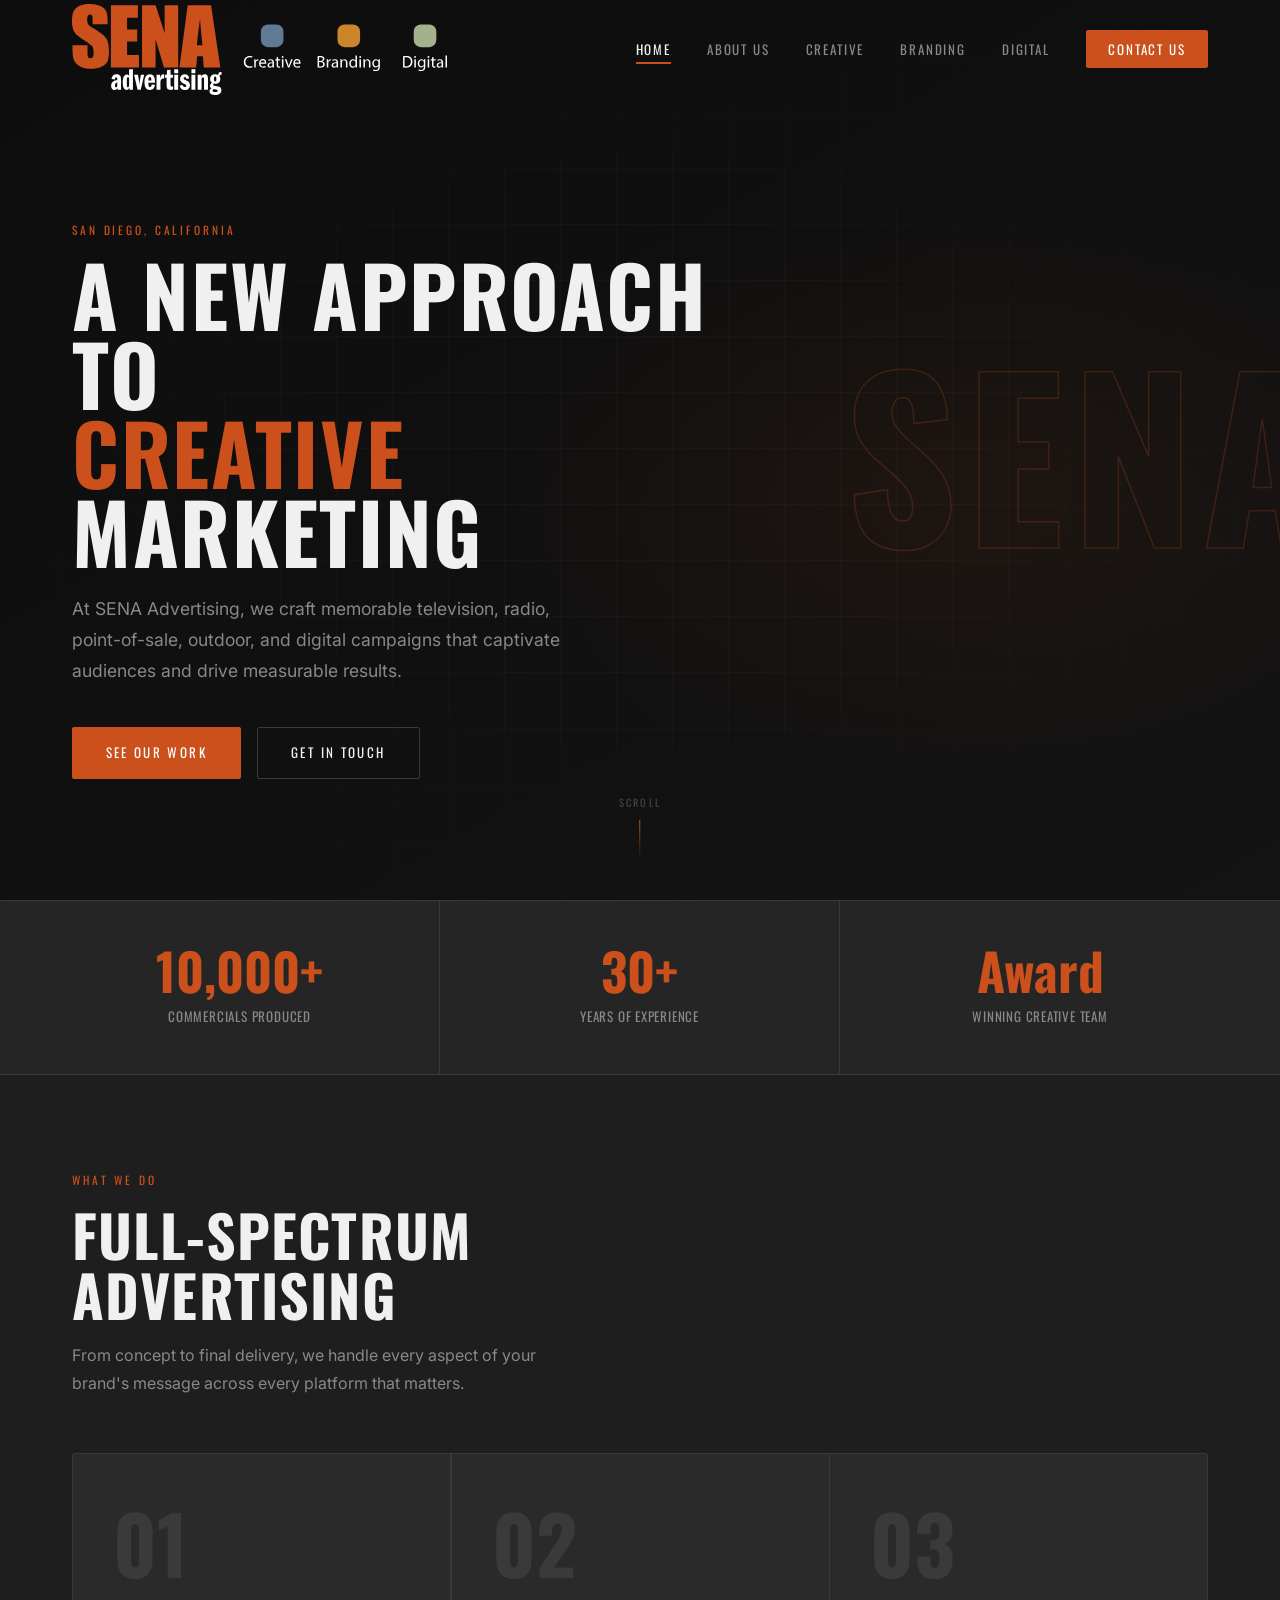
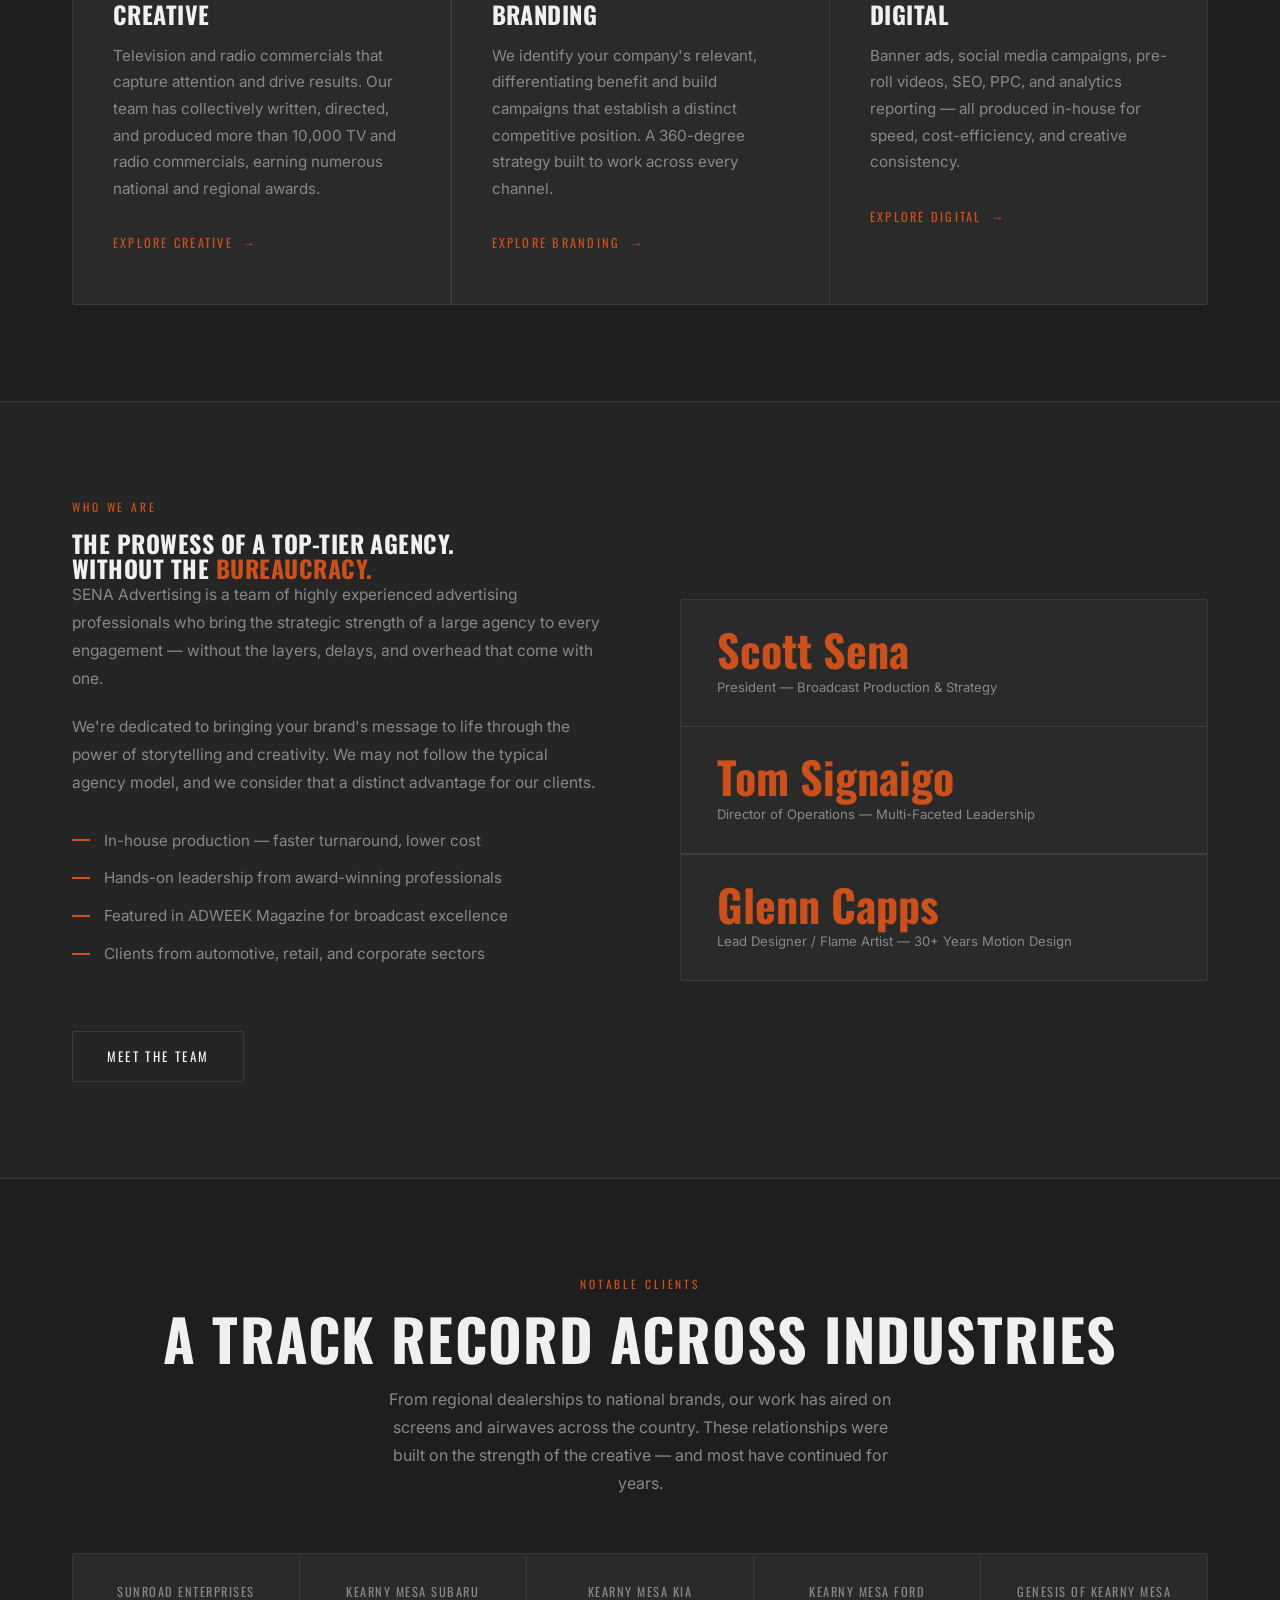
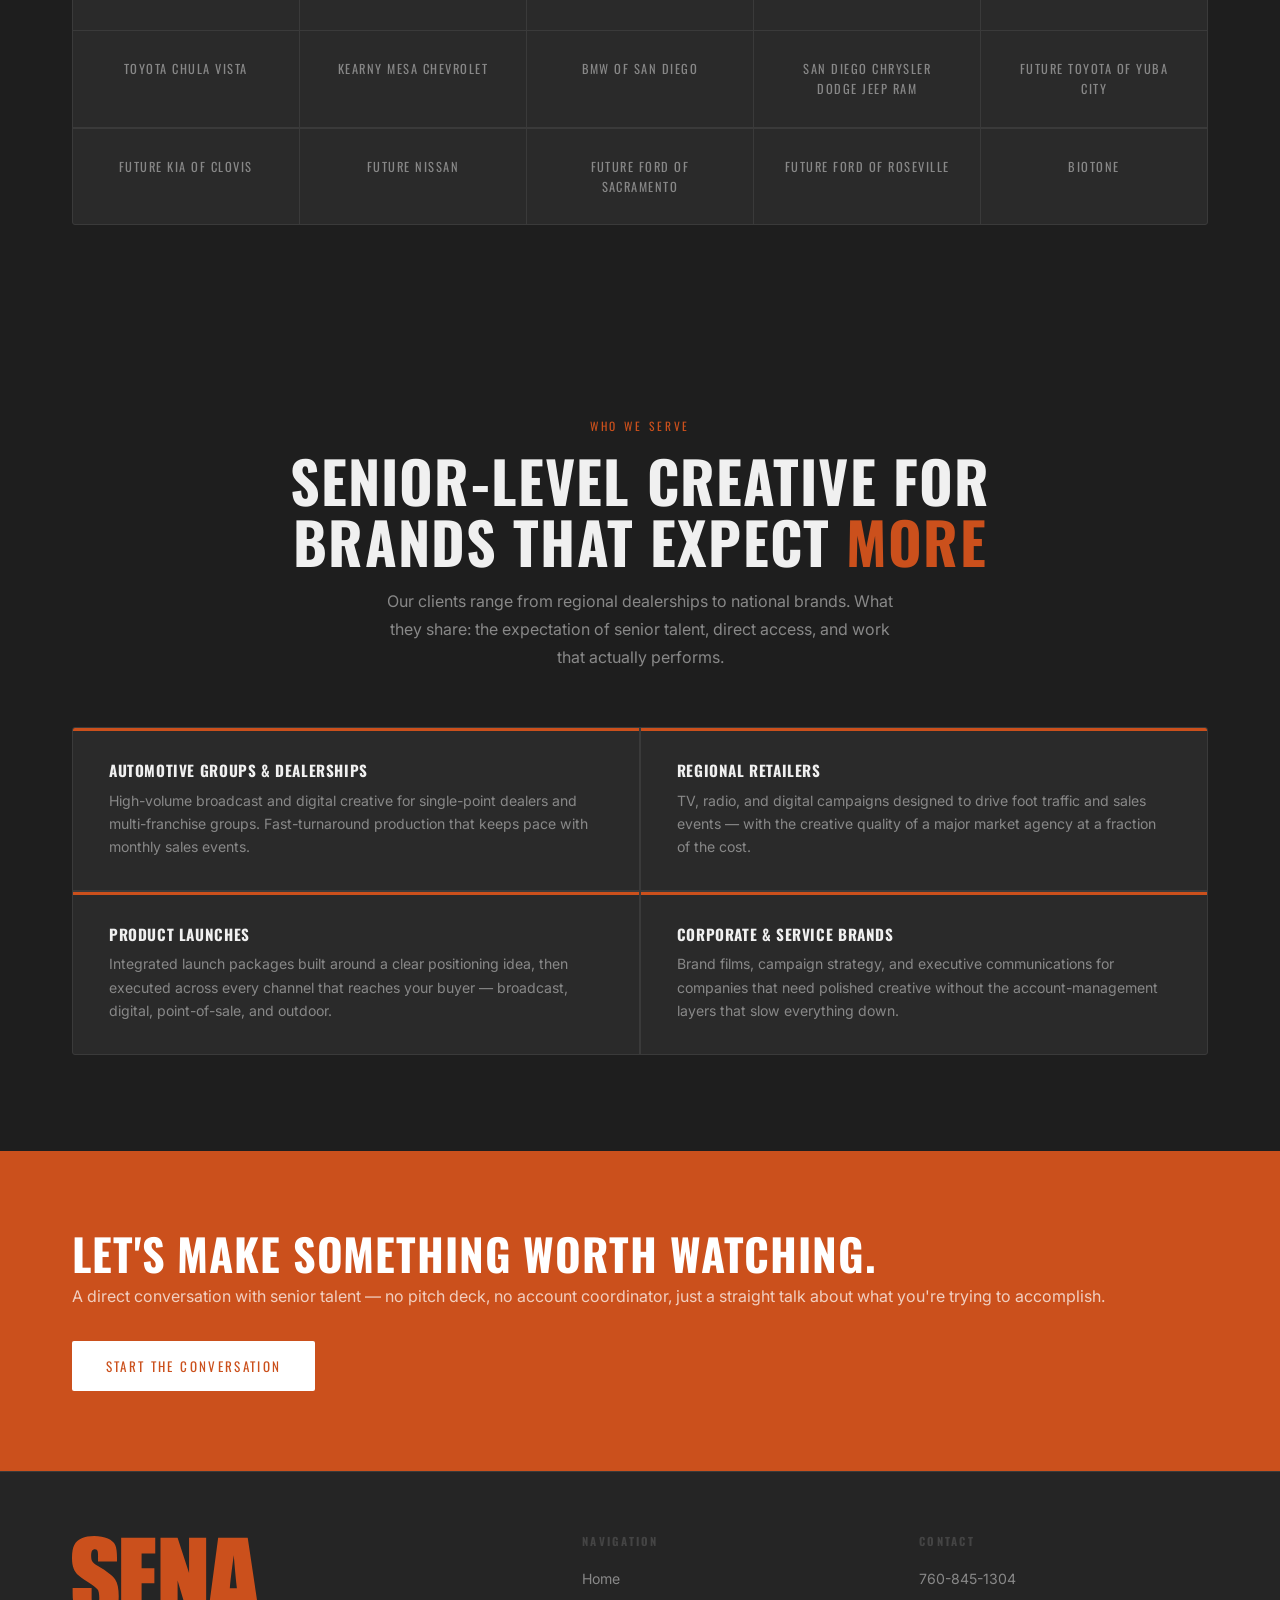
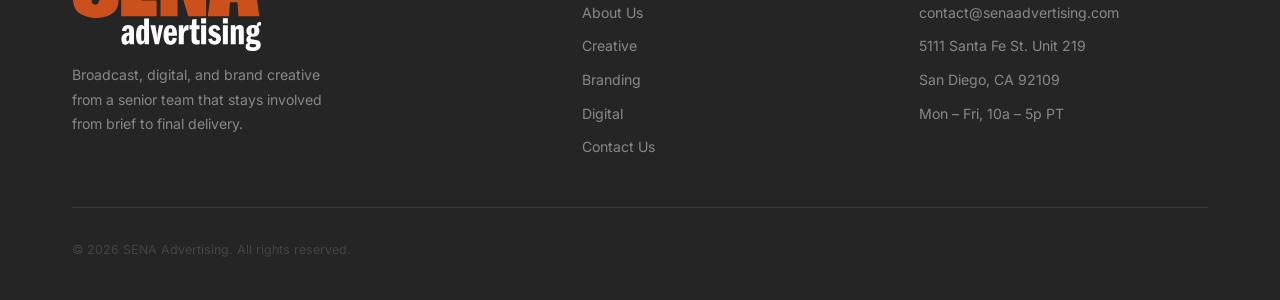
==== index.html @ b6d3abf1 "Expand clients section supporting copy Co-Authored-By: Claude Sonnet 4.6 <noreply@anthropic.com>" ====
<!DOCTYPE html>
<html lang="en">
<head>
  <meta charset="UTF-8">
  <meta name="viewport" content="width=device-width, initial-scale=1.0">
  <title>SENA Advertising — A New Approach To Creative Marketing</title>
  <meta name="description" content="SENA Advertising is a San Diego advertising agency specializing in TV commercial production, radio, branding, and digital marketing. 10,000+ commercials produced by an award-winning team.">
  <link rel="stylesheet" href="css/styles.css">
</head>
<body>

  <!-- Navigation -->
  <nav class="nav" id="nav">
    <div class="nav-inner">
      <a href="index.html" class="nav-logo"><img src="graphics/Sena_logo.svg" alt="SENA Advertising" class="nav-logo-img"></a>
      <ul class="nav-links">
        <li><a href="index.html">Home</a></li>
        <li><a href="about.html">About Us</a></li>
        <li><a href="creative.html">Creative</a></li>
        <li><a href="branding.html">Branding</a></li>
        <li><a href="digital.html">Digital</a></li>
        <li><a href="contact.html" class="nav-cta">Contact Us</a></li>
      </ul>
      <button class="nav-hamburger" id="hamburger" aria-label="Open menu" aria-expanded="false">
        <span></span><span></span><span></span>
      </button>
    </div>
  </nav>

  <!-- Hero -->
  <section class="hero">
    <div class="hero-bg"></div>
    <div class="hero-grid"></div>
    <div class="hero-ghost">SENA</div>
    <div class="hero-content">
      <span class="eyebrow">San Diego, California</span>
      <h1 class="hero-title">
        A New Approach To<br>
        <span class="accent">Creative</span><br>
        Marketing
      </h1>
      <p class="hero-desc">
        At SENA Advertising, we craft memorable television, radio, point-of-sale, outdoor,
        and digital campaigns that captivate audiences and drive measurable results.
      </p>
      <div class="hero-actions">
        <a href="creative.html" class="btn btn-primary">See Our Work</a>
        <a href="contact.html" class="btn btn-outline">Get In Touch</a>
      </div>
    </div>
    <div class="hero-scroll">
      <span>Scroll</span>
      <div class="hero-scroll-line"></div>
    </div>
  </section>

  <!-- Stats -->
  <div class="stats">
    <div class="stats-inner">
      <div class="stat-item fade-in">
        <span class="stat-number">10,000+</span>
        <span class="stat-label">Commercials Produced</span>
      </div>
      <div class="stat-item fade-in fade-in-d1">
        <span class="stat-number">30+</span>
        <span class="stat-label">Years of Experience</span>
      </div>
      <div class="stat-item fade-in fade-in-d2">
        <span class="stat-number">Award</span>
        <span class="stat-label">Winning Creative Team</span>
      </div>
    </div>
  </div>

  <!-- Services -->
  <section class="services">
    <div class="container">
      <div class="section-header fade-in">
        <span class="eyebrow">What We Do</span>
        <h2>Full-Spectrum<br>Advertising</h2>
        <p>From concept to final delivery, we handle every aspect of your brand's message across every platform that matters.</p>
      </div>
      <div class="services-grid">
        <div class="service-card fade-in">
          <div class="service-num">01</div>
          <h3>Creative</h3>
          <p>
            Television and radio commercials that capture attention and drive results.
            Our team has collectively written, directed, and produced more than 10,000
            TV and radio commercials, earning numerous national and regional awards.
          </p>
          <a href="creative.html" class="service-link">Explore Creative</a>
        </div>
        <div class="service-card fade-in fade-in-d1">
          <div class="service-num">02</div>
          <h3>Branding</h3>
          <p>
            We identify your company's relevant, differentiating benefit and build
            campaigns that establish a distinct competitive position. A 360-degree
            strategy built to work across every channel.
          </p>
          <a href="branding.html" class="service-link">Explore Branding</a>
        </div>
        <div class="service-card fade-in fade-in-d2">
          <div class="service-num">03</div>
          <h3>Digital</h3>
          <p>
            Banner ads, social media campaigns, pre-roll videos, SEO, PPC, and
            analytics reporting — all produced in-house for speed, cost-efficiency,
            and creative consistency.
          </p>
          <a href="digital.html" class="service-link">Explore Digital</a>
        </div>
      </div>
    </div>
  </section>

  <!-- About Teaser -->
  <section class="about-section">
    <div class="container">
      <div class="about-grid">
        <div class="about-body fade-in">
          <span class="eyebrow">Who We Are</span>
          <h2>The Prowess of a Top-Tier Agency.<br>Without the <span class="text-accent">Bureaucracy.</span></h2>
          <p>
            SENA Advertising is a team of highly experienced advertising professionals
            who bring the strategic strength of a large agency to every engagement —
            without the layers, delays, and overhead that come with one.
          </p>
          <p>
            We're dedicated to bringing your brand's message to life through the
            power of storytelling and creativity. We may not follow the typical agency
            model, and we consider that a distinct advantage for our clients.
          </p>
          <ul class="about-list">
            <li>In-house production — faster turnaround, lower cost</li>
            <li>Hands-on leadership from award-winning professionals</li>
            <li>Featured in ADWEEK Magazine for broadcast excellence</li>
            <li>Clients from automotive, retail, and corporate sectors</li>
          </ul>
          <a href="about.html" class="btn btn-outline mt-2">Meet the Team</a>
        </div>
        <div class="about-visual fade-in fade-in-d1">
          <div class="about-visual-item">
            <div class="about-visual-num">Scott Sena</div>
            <div class="about-visual-label">President — Broadcast Production &amp; Strategy</div>
          </div>
          <div class="about-visual-item">
            <div class="about-visual-num">Tom Signaigo</div>
            <div class="about-visual-label">Director of Operations — Multi-Faceted Leadership</div>
          </div>
          <div class="about-visual-item">
            <div class="about-visual-num">Glenn Capps</div>
            <div class="about-visual-label">Lead Designer / Flame Artist — 30+ Years Motion Design</div>
          </div>
        </div>
      </div>
    </div>
  </section>

  <!-- Notable Clients -->
  <section>
    <div class="container">
      <div class="section-header center fade-in">
        <span class="eyebrow">Notable Clients</span>
        <h2>A Track Record Across Industries</h2>
        <p>From regional dealerships to national brands, our work has aired on screens and airwaves across the country. These relationships were built on the strength of the creative — and most have continued for years.</p>
      </div>
      <div class="clients-grid fade-in">
        <div class="client-item">Sunroad Enterprises</div>
        <div class="client-item">Kearny Mesa Subaru</div>
        <div class="client-item">Kearny Mesa Kia</div>
        <div class="client-item">Kearny Mesa Ford</div>
        <div class="client-item">Genesis of Kearny Mesa</div>
        <div class="client-item">Toyota Chula Vista</div>
        <div class="client-item">Kearny Mesa Chevrolet</div>
        <div class="client-item">BMW of San Diego</div>
        <div class="client-item">San Diego Chrysler<br>Dodge Jeep Ram</div>
        <div class="client-item">Future Toyota of Yuba City</div>
        <div class="client-item">Future Kia of Clovis</div>
        <div class="client-item">Future Nissan</div>
        <div class="client-item">Future Ford of Sacramento</div>
        <div class="client-item">Future Ford of Roseville</div>
        <div class="client-item">Biotone</div>
      </div>
    </div>
  </section>

  <!-- Who We Help -->
  <section>
    <div class="container">
      <div class="section-header center fade-in">
        <span class="eyebrow">Who We Serve</span>
        <h2>Senior-Level Creative For<br>Brands That Expect <span class="text-accent">More</span></h2>
        <p>Our clients range from regional dealerships to national brands. What they share: the expectation of senior talent, direct access, and work that actually performs.</p>
      </div>
      <div class="service-items-grid fade-in">
        <div class="service-item" style="border-left: none; border-top: 3px solid var(--accent);">
          <h4>Automotive Groups &amp; Dealerships</h4>
          <p>High-volume broadcast and digital creative for single-point dealers and multi-franchise groups. Fast-turnaround production that keeps pace with monthly sales events.</p>
        </div>
        <div class="service-item" style="border-left: none; border-top: 3px solid var(--accent);">
          <h4>Regional Retailers</h4>
          <p>TV, radio, and digital campaigns designed to drive foot traffic and sales events — with the creative quality of a major market agency at a fraction of the cost.</p>
        </div>
        <div class="service-item" style="border-left: none; border-top: 3px solid var(--accent);">
          <h4>Product Launches</h4>
          <p>Integrated launch packages built around a clear positioning idea, then executed across every channel that reaches your buyer — broadcast, digital, point-of-sale, and outdoor.</p>
        </div>
        <div class="service-item" style="border-left: none; border-top: 3px solid var(--accent);">
          <h4>Corporate &amp; Service Brands</h4>
          <p>Brand films, campaign strategy, and executive communications for companies that need polished creative without the account-management layers that slow everything down.</p>
        </div>
      </div>
    </div>
  </section>

  <!-- CTA Band -->
  <div class="cta-band">
    <div class="cta-band-inner">
      <div>
        <h2>Let's Make Something Worth Watching.</h2>
        <p>A direct conversation with senior talent — no pitch deck, no account coordinator, just a straight talk about what you're trying to accomplish.</p>
      </div>
      <a href="contact.html" class="btn btn-white">Start the Conversation</a>
    </div>
  </div>

  <!-- Footer -->
  <footer class="footer">
    <div class="container">
      <div class="footer-top">
        <div class="footer-brand">
          <a href="index.html" class="footer-logo"><img src="graphics/Sena_logo_no_services_v2.svg" alt="SENA Advertising" class="footer-logo-img"></a>
          <p>Broadcast, digital, and brand creative from a senior team that stays involved from brief to final delivery.</p>
        </div>
        <div class="footer-col">
          <h4>Navigation</h4>
          <ul>
            <li><a href="index.html">Home</a></li>
            <li><a href="about.html">About Us</a></li>
            <li><a href="creative.html">Creative</a></li>
            <li><a href="branding.html">Branding</a></li>
            <li><a href="digital.html">Digital</a></li>
            <li><a href="contact.html">Contact Us</a></li>
          </ul>
        </div>
        <div class="footer-col">
          <h4>Contact</h4>
          <ul>
            <li><a href="tel:7608451304">760-845-1304</a></li>
            <li><a href="mailto:contact@senaadvertising.com">contact@senaadvertising.com</a></li>
            <li>5111 Santa Fe St. Unit 219</li>
            <li>San Diego, CA 92109</li>
            <li>Mon – Fri, 10a – 5p PT</li>
          </ul>
        </div>
      </div>
      <div class="footer-bottom">
        <p class="footer-copy">&copy; 2026 SENA Advertising. All rights reserved.</p>
      </div>
    </div>
  </footer>

  <script src="js/main.js"></script>
</body>
</html>
---- css/styles.css ----
@import url('https://fonts.googleapis.com/css2?family=Oswald:wght@400;500;600;700&family=Inter:wght@300;400;500;600&display=swap');

*, *::before, *::after { box-sizing: border-box; margin: 0; padding: 0; }

:root {
  --bg: #1e1e1e;
  --bg-surface: #252525;
  --bg-card: #2a2a2a;
  --bg-card-hover: #313131;
  --accent: #cb501c;
  --accent-hover: #e05c20;
  --text: #f0f0f0;
  --text-muted: #888888;
  --text-dim: #444444;
  --border: #3a3a3a;
  --max-w: 1200px;
  --nav-h: 100px;
}

html { scroll-behavior: smooth; }

body {
  background: var(--bg);
  color: var(--text);
  font-family: 'Inter', sans-serif;
  font-size: 16px;
  line-height: 1.6;
  -webkit-font-smoothing: antialiased;
}

a { color: inherit; text-decoration: none; }
img { max-width: 100%; display: block; }

/* ── Typography ── */
h1, h2, h3, h4 {
  font-family: 'Oswald', sans-serif;
  font-weight: 700;
  line-height: 1.05;
  letter-spacing: 0.02em;
  text-transform: uppercase;
}

.eyebrow {
  font-family: 'Oswald', sans-serif;
  font-size: 0.72rem;
  letter-spacing: 0.25em;
  text-transform: uppercase;
  color: var(--accent);
  display: block;
  margin-bottom: 0.9rem;
}

/* ── Layout ── */
.container {
  max-width: var(--max-w);
  margin: 0 auto;
  padding: 0 2rem;
}

section { padding: 6rem 0; }

/* ── Navigation ── */
.nav {
  position: fixed;
  top: 0; left: 0; right: 0;
  height: var(--nav-h);
  z-index: 1000;
  transition: background 0.35s, border-color 0.35s, box-shadow 0.35s;
  border-bottom: 1px solid transparent;
}

.nav.scrolled {
  background: rgba(28, 28, 28, 0.96);
  backdrop-filter: blur(16px);
  -webkit-backdrop-filter: blur(16px);
  border-color: var(--border);
  box-shadow: 0 1px 32px rgba(0,0,0,0.4);
}

.nav-inner {
  max-width: var(--max-w);
  margin: 0 auto;
  padding: 0 2rem;
  height: 100%;
  display: flex;
  align-items: center;
  justify-content: space-between;
}

.nav-logo {
  display: inline-flex;
  align-items: center;
  line-height: 1;
}

.nav-logo-img {
  height: 91px;
  width: auto;
  display: block;
}

.nav-links {
  display: flex;
  align-items: center;
  gap: 2.25rem;
  list-style: none;
}

.nav-links a {
  font-family: 'Oswald', sans-serif;
  font-size: 0.82rem;
  letter-spacing: 0.14em;
  text-transform: uppercase;
  color: var(--text-muted);
  transition: color 0.2s;
  position: relative;
  padding-bottom: 2px;
}

.nav-links a::after {
  content: '';
  position: absolute;
  bottom: -3px;
  left: 0; right: 0;
  height: 2px;
  background: var(--accent);
  transform: scaleX(0);
  transform-origin: left;
  transition: transform 0.25s ease;
}

.nav-links a:hover,
.nav-links a.active { color: var(--text); }

.nav-links a:hover::after,
.nav-links a.active::after { transform: scaleX(1); }

.nav-cta {
  background: var(--accent) !important;
  color: #fff !important;
  padding: 0.55rem 1.4rem !important;
  border-radius: 2px;
  transition: background 0.2s !important;
}
.nav-cta::after { display: none !important; }
.nav-cta:hover { background: var(--accent-hover) !important; }

.nav-hamburger {
  display: none;
  flex-direction: column;
  gap: 5px;
  cursor: pointer;
  padding: 6px;
  background: none;
  border: none;
}
.nav-hamburger span {
  display: block;
  width: 22px;
  height: 2px;
  background: var(--text);
  border-radius: 1px;
  transition: transform 0.3s ease, opacity 0.3s ease;
}
.nav-hamburger.open span:nth-child(1) { transform: translateY(7px) rotate(45deg); }
.nav-hamburger.open span:nth-child(2) { opacity: 0; }
.nav-hamburger.open span:nth-child(3) { transform: translateY(-7px) rotate(-45deg); }

/* ── Home Hero ── */
.hero {
  min-height: 100vh;
  display: flex;
  align-items: center;
  position: relative;
  overflow: hidden;
}

.hero-bg {
  position: absolute;
  inset: 0;
  background:
    radial-gradient(ellipse 70% 60% at 75% 55%, rgba(203,80,28,0.07) 0%, transparent 55%),
    linear-gradient(150deg, #0d0d0d 0%, #131313 100%);
}

.hero-grid {
  position: absolute;
  inset: 0;
  background-image:
    linear-gradient(rgba(255,255,255,0.025) 1px, transparent 1px),
    linear-gradient(90deg, rgba(255,255,255,0.025) 1px, transparent 1px);
  background-size: 56px 56px;
  mask-image: radial-gradient(ellipse 80% 80% at 50% 50%, black 30%, transparent 75%);
  -webkit-mask-image: radial-gradient(ellipse 80% 80% at 50% 50%, black 30%, transparent 75%);
}

.hero-ghost {
  position: absolute;
  right: -4%;
  top: 50%;
  transform: translateY(-50%);
  font-family: 'Oswald', sans-serif;
  font-size: clamp(7rem, 17vw, 21rem);
  font-weight: 700;
  letter-spacing: 0.04em;
  text-transform: uppercase;
  color: transparent;
  -webkit-text-stroke: 1.5px rgba(203, 80, 28, 0.22);
  line-height: 1;
  user-select: none;
  pointer-events: none;
}

.hero-content {
  position: relative;
  z-index: 1;
  width: 100%;
  max-width: var(--max-w);
  margin: 0 auto;
  padding: 0 2rem;
  padding-top: var(--nav-h);
}

.hero-title {
  font-size: clamp(2.8rem, 6.5vw, 6.5rem);
  line-height: 0.95;
  margin-bottom: 1.5rem;
  max-width: 15ch;
}
.hero-title .accent { color: var(--accent); }

.hero-desc {
  font-size: 1.1rem;
  color: var(--text-muted);
  max-width: 46ch;
  margin-bottom: 2.5rem;
  line-height: 1.75;
}

.hero-actions {
  display: flex;
  gap: 1rem;
  flex-wrap: wrap;
}

.hero-scroll {
  position: absolute;
  bottom: 2.5rem;
  left: 50%;
  transform: translateX(-50%);
  display: flex;
  flex-direction: column;
  align-items: center;
  gap: 0.5rem;
  z-index: 1;
}
.hero-scroll span {
  font-family: 'Oswald', sans-serif;
  font-size: 0.65rem;
  letter-spacing: 0.2em;
  text-transform: uppercase;
  color: var(--text-dim);
}
.hero-scroll-line {
  width: 1px;
  height: 40px;
  background: linear-gradient(to bottom, var(--accent), transparent);
  animation: scrollPulse 2s ease-in-out infinite;
}
@keyframes scrollPulse {
  0%, 100% { opacity: 0.4; transform: scaleY(0.8); }
  50% { opacity: 1; transform: scaleY(1); }
}

/* ── Stats Bar ── */
.stats {
  background: var(--bg-surface);
  border-top: 1px solid var(--border);
  border-bottom: 1px solid var(--border);
  padding: 0;
}

.stats-inner {
  max-width: var(--max-w);
  margin: 0 auto;
  display: grid;
  grid-template-columns: repeat(3, 1fr);
}

.stat-item {
  padding: 2.75rem 2rem;
  text-align: center;
  border-right: 1px solid var(--border);
  position: relative;
}
.stat-item:last-child { border-right: none; }

.stat-number {
  font-family: 'Oswald', sans-serif;
  font-size: clamp(2.2rem, 4vw, 3.2rem);
  font-weight: 700;
  color: var(--accent);
  line-height: 1;
  margin-bottom: 0.5rem;
  display: block;
}
.stat-label {
  font-size: 0.82rem;
  color: var(--text-muted);
  letter-spacing: 0.06em;
  text-transform: uppercase;
  font-family: 'Oswald', sans-serif;
}

/* ── Buttons ── */
.btn {
  font-family: 'Oswald', sans-serif;
  font-size: 0.82rem;
  letter-spacing: 0.18em;
  text-transform: uppercase;
  padding: 0.9rem 2.1rem;
  border: none;
  cursor: pointer;
  display: inline-flex;
  align-items: center;
  gap: 0.5rem;
  transition: all 0.22s ease;
  border-radius: 2px;
  text-decoration: none;
  white-space: nowrap;
}

.btn-primary {
  background: var(--accent);
  color: #fff;
}
.btn-primary:hover {
  background: var(--accent-hover);
  transform: translateY(-2px);
  box-shadow: 0 8px 24px rgba(203,80,28,0.3);
}

.btn-outline {
  background: transparent;
  color: var(--text);
  border: 1px solid var(--border);
}
.btn-outline:hover {
  border-color: var(--text-muted);
  background: rgba(255,255,255,0.04);
}

.btn-white {
  background: #fff;
  color: var(--accent);
}
.btn-white:hover { background: #f0f0f0; transform: translateY(-2px); }

/* ── Section Headers ── */
.section-header { margin-bottom: 3.5rem; }

.section-header h2 {
  font-size: clamp(2rem, 4.5vw, 3.75rem);
  margin-bottom: 1rem;
}

.section-header p {
  color: var(--text-muted);
  max-width: 52ch;
  font-size: 1rem;
  line-height: 1.75;
}

.section-header.center { text-align: center; }
.section-header.center p { margin: 0 auto; }

/* ── Service Cards ── */
.services-grid {
  display: grid;
  grid-template-columns: repeat(3, 1fr);
  gap: 1.5px;
  background: var(--border);
  border: 1px solid var(--border);
  border-radius: 3px;
  overflow: hidden;
}

.service-card {
  background: var(--bg-card);
  padding: 3rem 2.5rem;
  position: relative;
  overflow: hidden;
  transition: background 0.3s;
}

.service-card::before {
  content: '';
  position: absolute;
  top: 0; left: 0; right: 0;
  height: 2px;
  background: var(--accent);
  transform: scaleX(0);
  transform-origin: left;
  transition: transform 0.35s ease;
}

.service-card:hover { background: var(--bg-card-hover); }
.service-card:hover::before { transform: scaleX(1); }

.service-num {
  font-family: 'Oswald', sans-serif;
  font-size: 5rem;
  font-weight: 700;
  color: var(--border);
  line-height: 1;
  margin-bottom: 1.25rem;
  transition: color 0.3s;
}
.service-card:hover .service-num { color: #222; }

.service-card h3 {
  font-size: 1.5rem;
  margin-bottom: 1rem;
}

.service-card p {
  color: var(--text-muted);
  font-size: 0.95rem;
  line-height: 1.75;
  margin-bottom: 1.75rem;
}

.service-link {
  font-family: 'Oswald', sans-serif;
  font-size: 0.78rem;
  letter-spacing: 0.18em;
  text-transform: uppercase;
  color: var(--accent);
  display: inline-flex;
  align-items: center;
  gap: 0.6rem;
  transition: gap 0.2s;
}
.service-link:hover { gap: 0.9rem; }
.service-link::after { content: '→'; }

/* ── About Section ── */
.about-section {
  background: var(--bg-surface);
  border-top: 1px solid var(--border);
  border-bottom: 1px solid var(--border);
}

.about-grid {
  display: grid;
  grid-template-columns: 1fr 1fr;
  gap: 5rem;
  align-items: center;
}

.about-body p {
  color: var(--text-muted);
  line-height: 1.8;
  margin-bottom: 1.25rem;
  font-size: 0.97rem;
}

.about-list {
  list-style: none;
  margin: 2rem 0;
  display: flex;
  flex-direction: column;
  gap: 0.85rem;
}
.about-list li {
  display: flex;
  align-items: flex-start;
  gap: 0.85rem;
  font-size: 0.95rem;
  color: var(--text-muted);
}
.about-list li::before {
  content: '';
  width: 18px;
  height: 2px;
  background: var(--accent);
  margin-top: 0.65rem;
  flex-shrink: 0;
}

.about-visual {
  display: flex;
  flex-direction: column;
  gap: 1.5px;
  background: var(--border);
  border: 1px solid var(--border);
  border-radius: 3px;
  overflow: hidden;
}
.about-visual-item {
  background: var(--bg-card);
  padding: 1.75rem 2.25rem;
}
.about-visual-num {
  font-family: 'Oswald', sans-serif;
  font-size: 2.75rem;
  font-weight: 700;
  color: var(--accent);
  line-height: 1;
  margin-bottom: 0.3rem;
}
.about-visual-label {
  font-size: 0.82rem;
  color: var(--text-muted);
}

/* ── Clients Grid ── */
.clients-grid {
  display: grid;
  grid-template-columns: repeat(auto-fill, minmax(200px, 1fr));
  gap: 1.5px;
  background: var(--border);
  border: 1px solid var(--border);
  border-radius: 3px;
  overflow: hidden;
}

.client-item {
  background: var(--bg-card);
  padding: 1.75rem 1.5rem;
  text-align: center;
  font-family: 'Oswald', sans-serif;
  font-size: 0.78rem;
  letter-spacing: 0.12em;
  text-transform: uppercase;
  color: var(--text-muted);
  transition: background 0.2s, color 0.2s;
}
.client-item:hover { background: var(--bg-card-hover); color: var(--text); }

/* ── CTA Band ── */
.cta-band {
  background: var(--accent);
  padding: 5rem 0;
}
.cta-band-inner {
  max-width: var(--max-w);
  margin: 0 auto;
  padding: 0 2rem;
  display: flex;
  align-items: center;
  justify-content: space-between;
  gap: 2rem;
  flex-wrap: wrap;
}
.cta-band h2 {
  font-size: clamp(1.75rem, 3.5vw, 2.75rem);
  color: #fff;
  margin-bottom: 0.4rem;
}
.cta-band p { color: rgba(255,255,255,0.72); font-size: 1rem; }

/* ── Page Hero (inner pages) ── */
.page-hero {
  padding-top: calc(var(--nav-h) + 5rem);
  padding-bottom: 5rem;
  background: var(--bg-surface);
  border-bottom: 1px solid var(--border);
  position: relative;
  overflow: hidden;
}
.page-hero::before {
  content: '';
  position: absolute;
  inset: 0;
  background: radial-gradient(ellipse 50% 100% at 100% 60%, rgba(203,80,28,0.06) 0%, transparent 55%);
}
.page-hero .container { position: relative; }
.page-hero-label {
  font-family: 'Oswald', sans-serif;
  font-size: 0.72rem;
  letter-spacing: 0.25em;
  color: var(--accent);
  text-transform: uppercase;
  margin-bottom: 0.9rem;
  display: block;
}
.page-hero h1 { font-size: clamp(3rem, 7.5vw, 6.5rem); }
.page-hero .subtitle {
  color: var(--text-muted);
  font-size: 1.05rem;
  max-width: 52ch;
  margin-top: 1.25rem;
  line-height: 1.75;
}

/* ── Team Cards ── */
.team-grid {
  display: grid;
  grid-template-columns: repeat(3, 1fr);
  gap: 1.5px;
  background: var(--border);
  border: 1px solid var(--border);
  border-radius: 3px;
  overflow: hidden;
}

.team-card {
  background: var(--bg-card);
  padding: 2.75rem 2.5rem;
  position: relative;
  transition: background 0.25s;
}
.team-card:hover { background: var(--bg-card-hover); }

.team-photo {
  width: 110px;
  height: 110px;
  border-radius: 50%;
  object-fit: cover;
  display: block;
  margin-bottom: 1.75rem;
  border: 3px solid var(--border);
}

.team-card h3 { font-size: 1.35rem; margin-bottom: 0.25rem; }

.team-title {
  font-family: 'Oswald', sans-serif;
  font-size: 0.72rem;
  letter-spacing: 0.18em;
  text-transform: uppercase;
  color: var(--accent);
  margin-bottom: 1.25rem;
}

.team-card p {
  color: var(--text-muted);
  font-size: 0.93rem;
  line-height: 1.75;
}

/* ── Content Sections ── */
.content-block {
  display: grid;
  grid-template-columns: 1fr 1fr;
  gap: 4rem;
  align-items: start;
}

.content-block.reverse { direction: rtl; }
.content-block.reverse > * { direction: ltr; }

.content-block p {
  color: var(--text-muted);
  line-height: 1.8;
  margin-bottom: 1rem;
  font-size: 0.97rem;
}

/* ── Service Items (Digital / Branding lists) ── */
.service-items-grid {
  display: grid;
  grid-template-columns: repeat(2, 1fr);
  gap: 1.5px;
  background: var(--border);
  border: 1px solid var(--border);
  border-radius: 3px;
  overflow: hidden;
}

.service-item {
  background: var(--bg-card);
  padding: 2rem 2.25rem;
  border-left: 3px solid var(--accent);
  transition: background 0.2s, border-color 0.2s;
  display: flex;
  flex-direction: column;
  gap: 0.6rem;
  color: inherit;
  text-decoration: none;
  cursor: pointer;
}
.service-item:hover { background: var(--bg-card-hover); border-left-color: var(--accent-hover); }

.service-item h4 {
  font-size: 0.95rem;
  letter-spacing: 0.04em;
}
.service-item p {
  font-size: 0.88rem;
  color: var(--text-muted);
  line-height: 1.65;
  flex: 1;
}
.service-item-cta {
  font-family: 'Oswald', sans-serif;
  font-size: 0.7rem;
  letter-spacing: 0.18em;
  text-transform: uppercase;
  color: var(--accent);
  margin-top: 0.5rem;
  transition: color 0.2s;
}
.service-item:hover .service-item-cta { color: var(--accent-hover); }

/* ── Channel Tags ── */
.channel-tags {
  display: flex;
  flex-wrap: wrap;
  gap: 0.75rem;
  margin-top: 2.5rem;
}
.channel-tag {
  font-family: 'Oswald', sans-serif;
  font-size: 0.72rem;
  letter-spacing: 0.14em;
  text-transform: uppercase;
  padding: 0.55rem 1.1rem;
  border: 1px solid var(--border);
  border-radius: 2px;
  color: var(--text-muted);
  transition: all 0.2s;
  cursor: default;
}
.channel-tag:hover { border-color: var(--accent); color: var(--accent); }

/* ── Contact Page ── */
.contact-grid {
  display: grid;
  grid-template-columns: 1fr 1.7fr;
  gap: 5rem;
  align-items: start;
}

.contact-detail { margin-bottom: 2rem; }
.contact-detail-label {
  font-family: 'Oswald', sans-serif;
  font-size: 0.68rem;
  letter-spacing: 0.2em;
  text-transform: uppercase;
  color: var(--accent);
  margin-bottom: 0.4rem;
}
.contact-detail-value {
  font-size: 1rem;
  color: var(--text);
  line-height: 1.55;
}
.contact-detail-value a { transition: color 0.2s; }
.contact-detail-value a:hover { color: var(--accent); }

/* ── Form ── */
.form { display: flex; flex-direction: column; gap: 1.25rem; }

.form-row {
  display: grid;
  grid-template-columns: 1fr 1fr;
  gap: 1.25rem;
}

.form-group { display: flex; flex-direction: column; gap: 0.45rem; }

.form-group label {
  font-family: 'Oswald', sans-serif;
  font-size: 0.72rem;
  letter-spacing: 0.16em;
  text-transform: uppercase;
  color: var(--text-muted);
}

.form-group input,
.form-group textarea {
  background: var(--bg-card);
  border: 1px solid var(--border);
  color: var(--text);
  padding: 0.85rem 1rem;
  font-family: 'Inter', sans-serif;
  font-size: 0.95rem;
  border-radius: 2px;
  outline: none;
  transition: border-color 0.2s, box-shadow 0.2s;
  width: 100%;
}

.form-group input:focus,
.form-group textarea:focus {
  border-color: var(--accent);
  box-shadow: 0 0 0 3px rgba(203,80,28,0.1);
}

.form-group textarea { min-height: 160px; resize: vertical; }

/* ── Footer ── */
.footer {
  background: var(--bg-surface);
  border-top: 1px solid var(--border);
  padding: 4rem 0 2.5rem;
}

.footer-top {
  display: grid;
  grid-template-columns: 1.6fr 1fr 1fr;
  gap: 3rem;
  padding-bottom: 3rem;
  margin-bottom: 2rem;
  border-bottom: 1px solid var(--border);
}

.footer-logo {
  display: inline-flex;
  align-items: center;
  margin-bottom: 0.75rem;
}

.footer-logo-img {
  height: 115px;
  width: auto;
  display: block;
}

.footer-brand p {
  color: var(--text-muted);
  font-size: 0.88rem;
  line-height: 1.75;
  max-width: 30ch;
}

.footer-col h4 {
  font-family: 'Oswald', sans-serif;
  font-size: 0.7rem;
  letter-spacing: 0.2em;
  color: var(--text-dim);
  text-transform: uppercase;
  margin-bottom: 1.25rem;
}
.footer-col ul { list-style: none; display: flex; flex-direction: column; gap: 0.7rem; }
.footer-col ul li,
.footer-col ul a {
  font-size: 0.88rem;
  color: var(--text-muted);
  transition: color 0.2s;
}
.footer-col ul a:hover { color: var(--text); }

.footer-bottom {
  display: flex;
  align-items: center;
  justify-content: space-between;
  gap: 1rem;
  flex-wrap: wrap;
}
.footer-copy { font-size: 0.78rem; color: var(--text-dim); }

/* ── Animations ── */
.fade-in {
  opacity: 0;
  transform: translateY(20px);
  transition: opacity 0.65s ease, transform 0.65s ease;
}
.fade-in.visible { opacity: 1; transform: none; }
.fade-in-d1 { transition-delay: 0.1s; }
.fade-in-d2 { transition-delay: 0.2s; }
.fade-in-d3 { transition-delay: 0.3s; }

/* ── Video Grid ── */
.video-grid {
  display: grid;
  grid-template-columns: repeat(3, 1fr);
  gap: 1.25rem;
}

.video-item {
  background: var(--bg-card);
  border: 1px solid var(--border);
  border-radius: 3px;
  overflow: hidden;
  transition: border-color 0.25s;
  display: block;
  text-decoration: none;
  color: inherit;
}
.video-item:hover { border-color: var(--accent); }

.video-thumb {
  aspect-ratio: 16 / 9;
  background: #0a0a0a;
  display: flex;
  align-items: center;
  justify-content: center;
  position: relative;
  overflow: hidden;
}

.video-thumb-img {
  position: absolute;
  inset: 0;
  width: 100%;
  height: 100%;
  object-fit: cover;
  display: block;
  filter: brightness(0.75);
  transition: filter 0.35s ease;
}
.video-item:hover .video-thumb-img { filter: brightness(1); }

.video-thumb::before {
  content: '';
  position: absolute;
  inset: 0;
  background: radial-gradient(ellipse at center, rgba(203,80,28,0.08) 0%, transparent 70%);
  transition: opacity 0.3s;
}
.video-item:hover .video-thumb::before { opacity: 2; }

.video-play-btn {
  width: 46px;
  height: 46px;
  background: var(--accent);
  border-radius: 50%;
  display: flex;
  align-items: center;
  justify-content: center;
  transition: transform 0.25s ease, background 0.25s ease, box-shadow 0.25s ease;
  position: relative;
  z-index: 2;
}
.video-item:hover .video-play-btn {
  transform: scale(1.12);
  background: var(--accent-hover);
  box-shadow: 0 0 24px rgba(203,80,28,0.45);
}

.video-play-btn svg {
  width: 18px;
  height: 18px;
  margin-left: 3px;
}

.video-caption {
  padding: 0.65rem 0.9rem;
  display: flex;
  align-items: center;
  justify-content: space-between;
  gap: 0.4rem;
  font-family: 'Oswald', sans-serif;
  font-size: 0.7rem;
  letter-spacing: 0.1em;
  text-transform: uppercase;
  color: var(--text-muted);
  border-top: 1px solid var(--border);
  transition: color 0.2s;
}
.video-item:hover .video-caption { color: var(--text); }

.video-caption-ext {
  font-size: 0.6rem;
  letter-spacing: 0.06em;
  color: var(--text-dim);
  white-space: nowrap;
  flex-shrink: 0;
}

@media (max-width: 1024px) {
  .video-grid { grid-template-columns: repeat(2, 1fr); }
}
@media (max-width: 768px) {
  .video-grid { grid-template-columns: 1fr; }
}

/* ── Project Gallery ── */
.project-block {
  margin-bottom: 4rem;
}
.project-block:last-child { margin-bottom: 0; }

.project-block-header {
  display: flex;
  align-items: baseline;
  gap: 1.5rem;
  margin-bottom: 1rem;
  padding-bottom: 0.75rem;
  border-bottom: 1px solid var(--border);
}

.project-client {
  font-family: 'Oswald', sans-serif;
  font-size: 1rem;
  font-weight: 600;
  letter-spacing: 0.1em;
  text-transform: uppercase;
  color: var(--text);
}

.project-type {
  font-family: 'Oswald', sans-serif;
  font-size: 0.72rem;
  letter-spacing: 0.2em;
  text-transform: uppercase;
  color: var(--accent);
}

.project-imgs {
  display: grid;
  gap: 1.5px;
  background: var(--border);
  border: 1px solid var(--border);
  overflow: hidden;
}

.project-imgs img {
  width: 100%;
  height: 100%;
  object-fit: cover;
  display: block;
}

/* Genesis: two portrait posters on top, wide lineup below */
.project-imgs--genesis {
  grid-template-columns: 1fr 1fr;
}
.project-imgs--genesis .portrait {
  height: 460px;
}
.project-imgs--genesis .wide {
  grid-column: 1 / -1;
  height: 320px;
}

/* Billboards: two landscape shots side by side */
.project-imgs--2col {
  grid-template-columns: 1fr 1fr;
}
.project-imgs--2col img {
  height: 280px;
}

/* Subaru POS: 2×2 grid */
.project-imgs--2x2 {
  grid-template-columns: 1fr 1fr;
}
.project-imgs--2x2 img {
  height: 260px;
}

@media (max-width: 768px) {
  .project-imgs--genesis { grid-template-columns: 1fr; }
  .project-imgs--genesis .portrait { height: 320px; }
  .project-imgs--genesis .wide { grid-column: auto; height: 220px; }
  .project-imgs--2col,
  .project-imgs--2x2 { grid-template-columns: 1fr; }
  .project-block-header { flex-direction: column; gap: 0.4rem; }
}

/* ── Radio Grid ── */
.radio-grid {
  display: grid;
  grid-template-columns: repeat(2, 1fr);
  gap: 1.5px;
  background: var(--border);
  border: 1px solid var(--border);
}

.radio-card {
  background: var(--bg-card);
  padding: 1.75rem 2rem;
  display: flex;
  flex-direction: column;
  gap: 1.25rem;
}

.radio-card-header {
  display: flex;
  flex-direction: column;
  gap: 0.35rem;
}

.radio-client {
  font-family: 'Oswald', sans-serif;
  font-size: 0.95rem;
  font-weight: 600;
  letter-spacing: 0.1em;
  text-transform: uppercase;
  color: var(--text);
}

.radio-spot {
  font-family: 'Oswald', sans-serif;
  font-size: 0.72rem;
  letter-spacing: 0.2em;
  text-transform: uppercase;
  color: var(--accent);
}

.radio-audio {
  width: 100%;
  color-scheme: dark;
}

@media (max-width: 768px) {
  .radio-grid { grid-template-columns: 1fr; }
}

/* ── Bio Modal ── */
.bio-modal {
  display: none;
  position: fixed;
  inset: 0;
  background: rgba(0,0,0,0.88);
  z-index: 2100;
  align-items: flex-start;
  justify-content: center;
  padding: 4rem 2rem;
  opacity: 0;
  transition: opacity 0.28s ease;
  overflow-y: auto;
}
.bio-modal.active { opacity: 1; }

.bio-modal-inner {
  background: var(--bg-surface);
  border: 1px solid var(--border);
  border-radius: 4px;
  max-width: 760px;
  width: 100%;
  padding: 3rem;
  position: relative;
  transform: translateY(20px);
  transition: transform 0.28s ease;
}
.bio-modal.active .bio-modal-inner { transform: translateY(0); }

.bio-modal-close {
  position: absolute;
  top: 1.25rem;
  right: 1.5rem;
  background: none;
  border: none;
  color: var(--text-muted);
  font-size: 2rem;
  line-height: 1;
  cursor: pointer;
  transition: color 0.2s;
  padding: 0.25rem;
}
.bio-modal-close:hover { color: var(--text); }

.bio-modal-header {
  display: flex;
  flex-direction: column;
  align-items: flex-start;
  gap: 1.25rem;
  margin-bottom: 2rem;
  padding-bottom: 1.5rem;
  border-bottom: 1px solid var(--border);
}
.bio-modal-photo {
  width: 200px;
  height: 200px;
  border-radius: 6px;
  object-fit: cover;
  object-position: top center;
  display: block;
  border: 1px solid var(--border);
}
.bio-modal-name {
  font-size: clamp(1.4rem, 3vw, 1.9rem);
  margin-bottom: 0.35rem;
}
.bio-modal-role {
  font-family: 'Oswald', sans-serif;
  font-size: 0.72rem;
  letter-spacing: 0.2em;
  text-transform: uppercase;
  color: var(--accent);
}
.bio-modal-body p {
  color: var(--text-muted);
  font-size: 0.93rem;
  line-height: 1.8;
  margin-bottom: 1.1rem;
}
.bio-modal-body p:last-child { margin-bottom: 0; }

.team-card { cursor: pointer; }
.team-card-cta {
  font-family: 'Oswald', sans-serif;
  font-size: 0.7rem;
  letter-spacing: 0.18em;
  text-transform: uppercase;
  color: var(--accent);
  margin-top: 1.25rem;
  display: block;
  transition: color 0.2s;
}
.team-card:hover .team-card-cta { color: var(--accent-hover); }

@media (max-width: 600px) {
  .bio-modal { padding: 2rem 1rem; }
  .bio-modal-inner { padding: 2rem 1.25rem; }
  .bio-modal-header { flex-direction: column; text-align: center; }
}

/* ── Lightbox ── */
.lightbox {
  display: none;
  position: fixed;
  inset: 0;
  background: rgba(0, 0, 0, 0.92);
  z-index: 2000;
  align-items: center;
  justify-content: center;
  opacity: 0;
  transition: opacity 0.28s ease;
}
.lightbox.active { opacity: 1; }

.lightbox-img {
  max-width: 90vw;
  max-height: 90vh;
  object-fit: contain;
  box-shadow: 0 24px 80px rgba(0, 0, 0, 0.7);
  transform: scale(0.94);
  transition: transform 0.28s ease;
  cursor: zoom-out;
}
.lightbox.active .lightbox-img { transform: scale(1); }

.lightbox-close {
  position: absolute;
  top: 1.25rem;
  right: 1.5rem;
  background: none;
  border: none;
  color: #fff;
  font-size: 2.5rem;
  line-height: 1;
  cursor: pointer;
  opacity: 0.6;
  transition: opacity 0.2s;
  padding: 0.25rem;
}
.lightbox-close:hover { opacity: 1; }

/* ── Utilities ── */
.text-accent { color: var(--accent); }
.mt-2 { margin-top: 2rem; }
.mt-3 { margin-top: 3rem; }

/* ── Responsive ── */
@media (max-width: 1024px) {
  .services-grid,
  .team-grid { grid-template-columns: 1fr 1fr; }
  .about-grid,
  .content-block { grid-template-columns: 1fr; gap: 3rem; }
  .content-block.reverse { direction: ltr; }
  .contact-grid { grid-template-columns: 1fr; gap: 3rem; }
  .footer-top { grid-template-columns: 1fr 1fr; }
}

@media (max-width: 768px) {
  :root { --nav-h: 80px; }
  section { padding: 4rem 0; }

  .nav-logo-img { height: 56px; }

  .nav-links {
    display: none;
    position: fixed;
    top: var(--nav-h);
    left: 0; right: 0;
    background: rgba(28,28,28,0.98);
    padding: 1.5rem 2rem 2rem;
    flex-direction: column;
    align-items: flex-start;
    gap: 1.25rem;
    border-bottom: 1px solid var(--border);
    backdrop-filter: blur(16px);
  }
  .nav-links.open { display: flex; }
  .nav-hamburger { display: flex; }

  .services-grid,
  .team-grid,
  .service-items-grid { grid-template-columns: 1fr; }

  .stats-inner {
    grid-template-columns: 1fr;
  }
  .stat-item { border-right: none; border-bottom: 1px solid var(--border); }
  .stat-item:last-child { border-bottom: none; }

  .cta-band-inner { flex-direction: column; align-items: flex-start; }
  .form-row { grid-template-columns: 1fr; }
  .footer-top { grid-template-columns: 1fr; gap: 2rem; }
  .hero-ghost { display: none; }
}
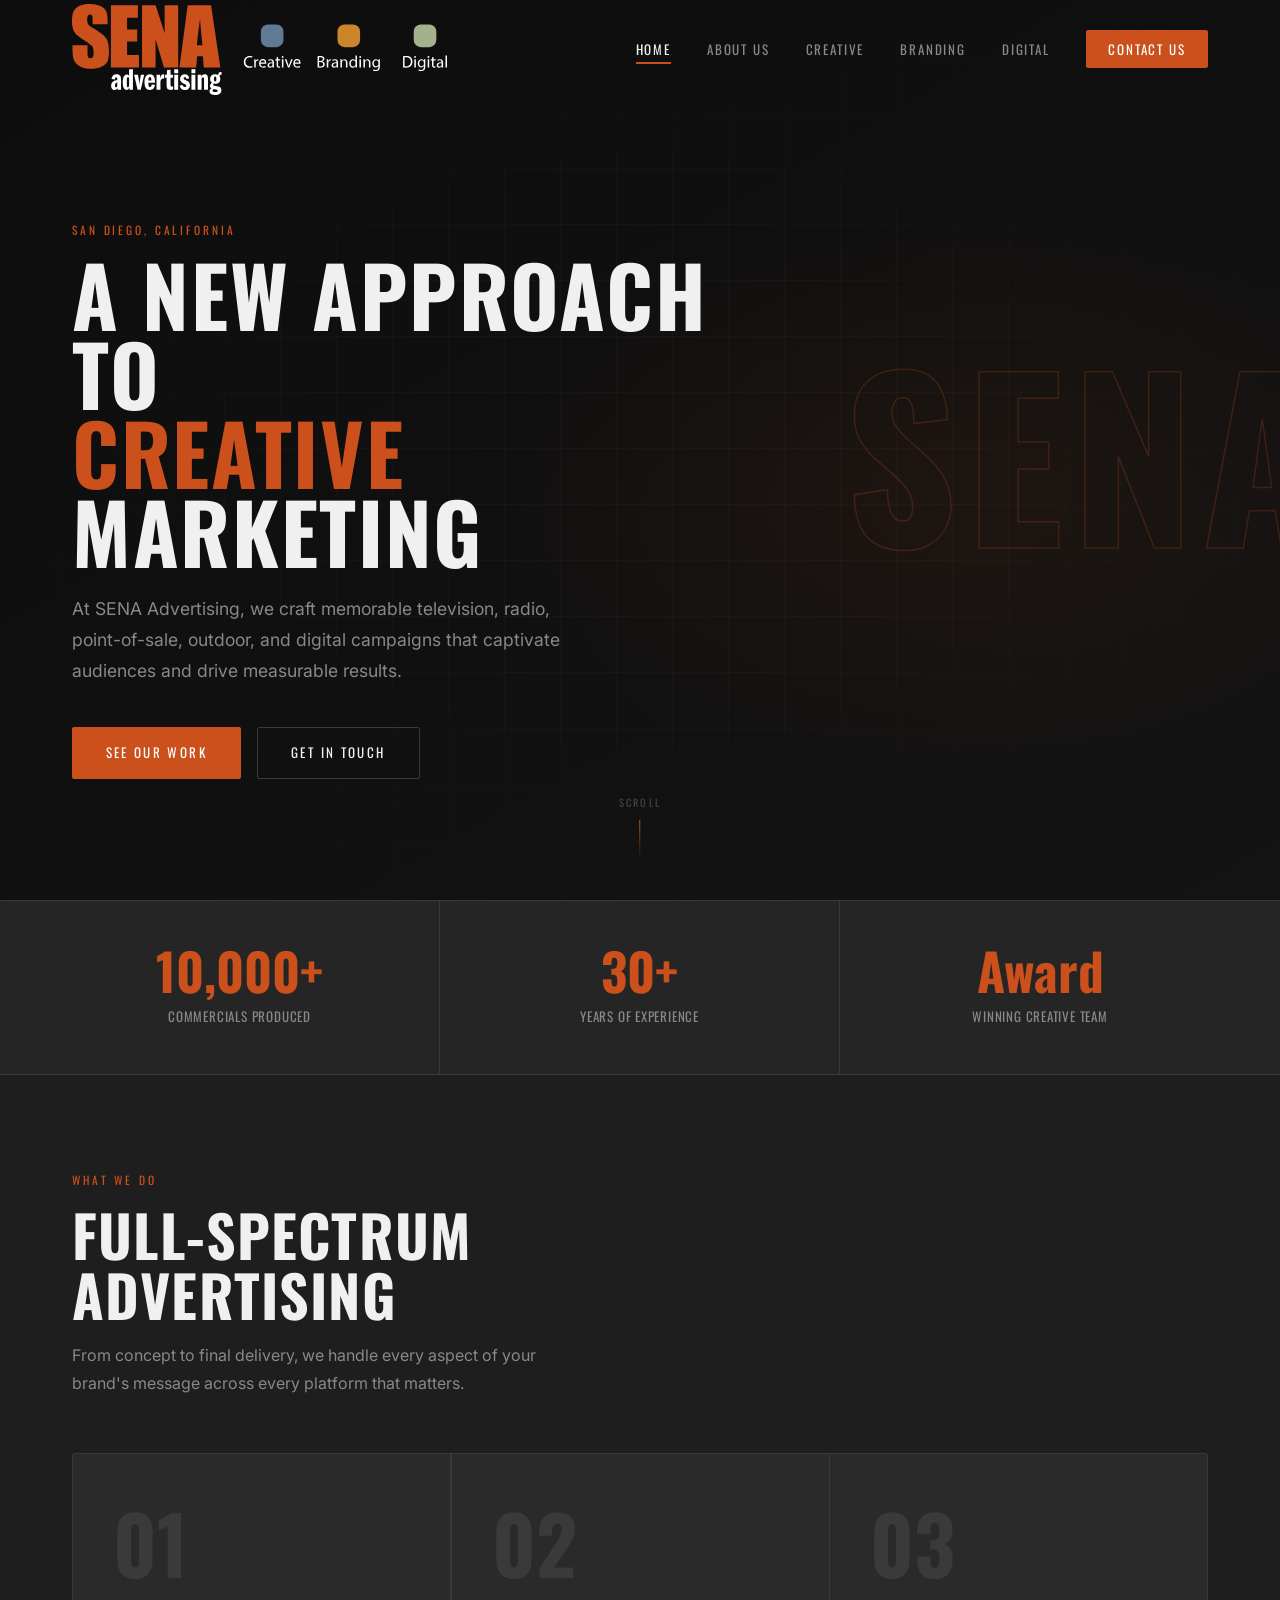
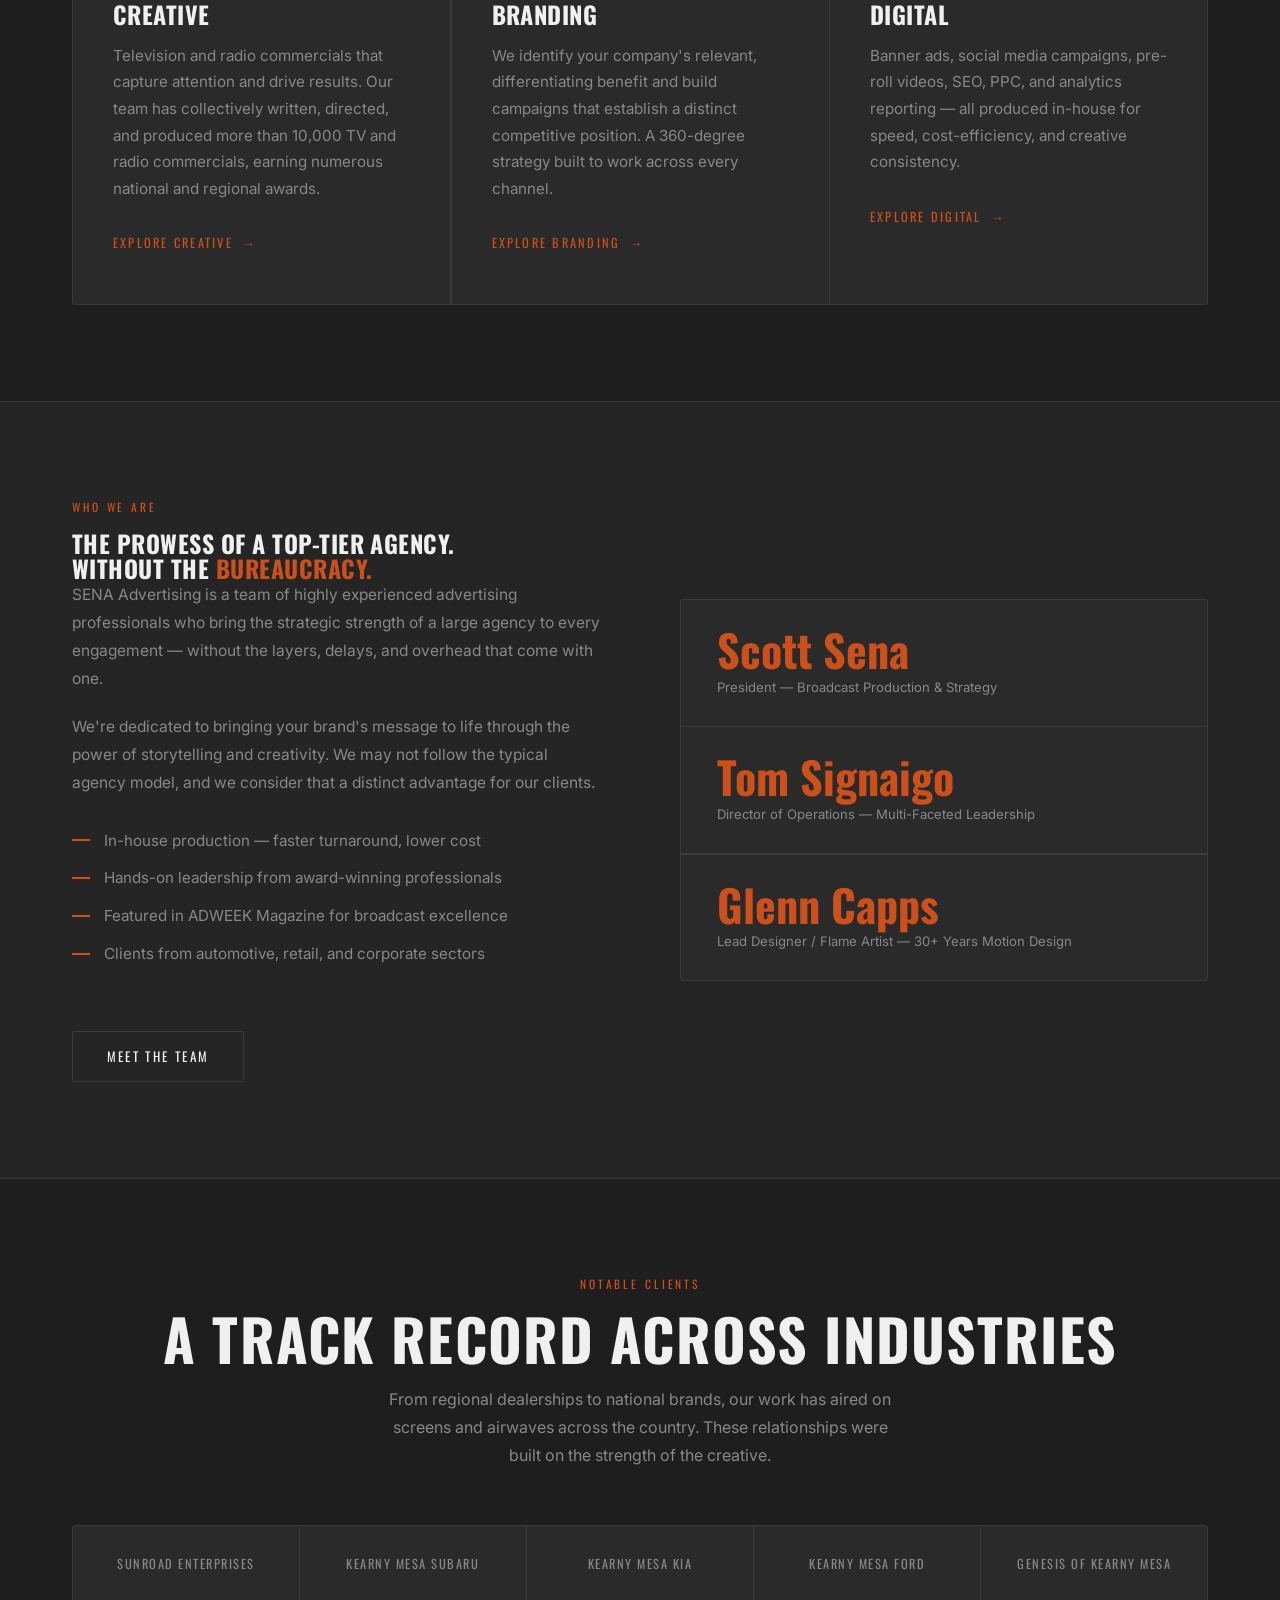
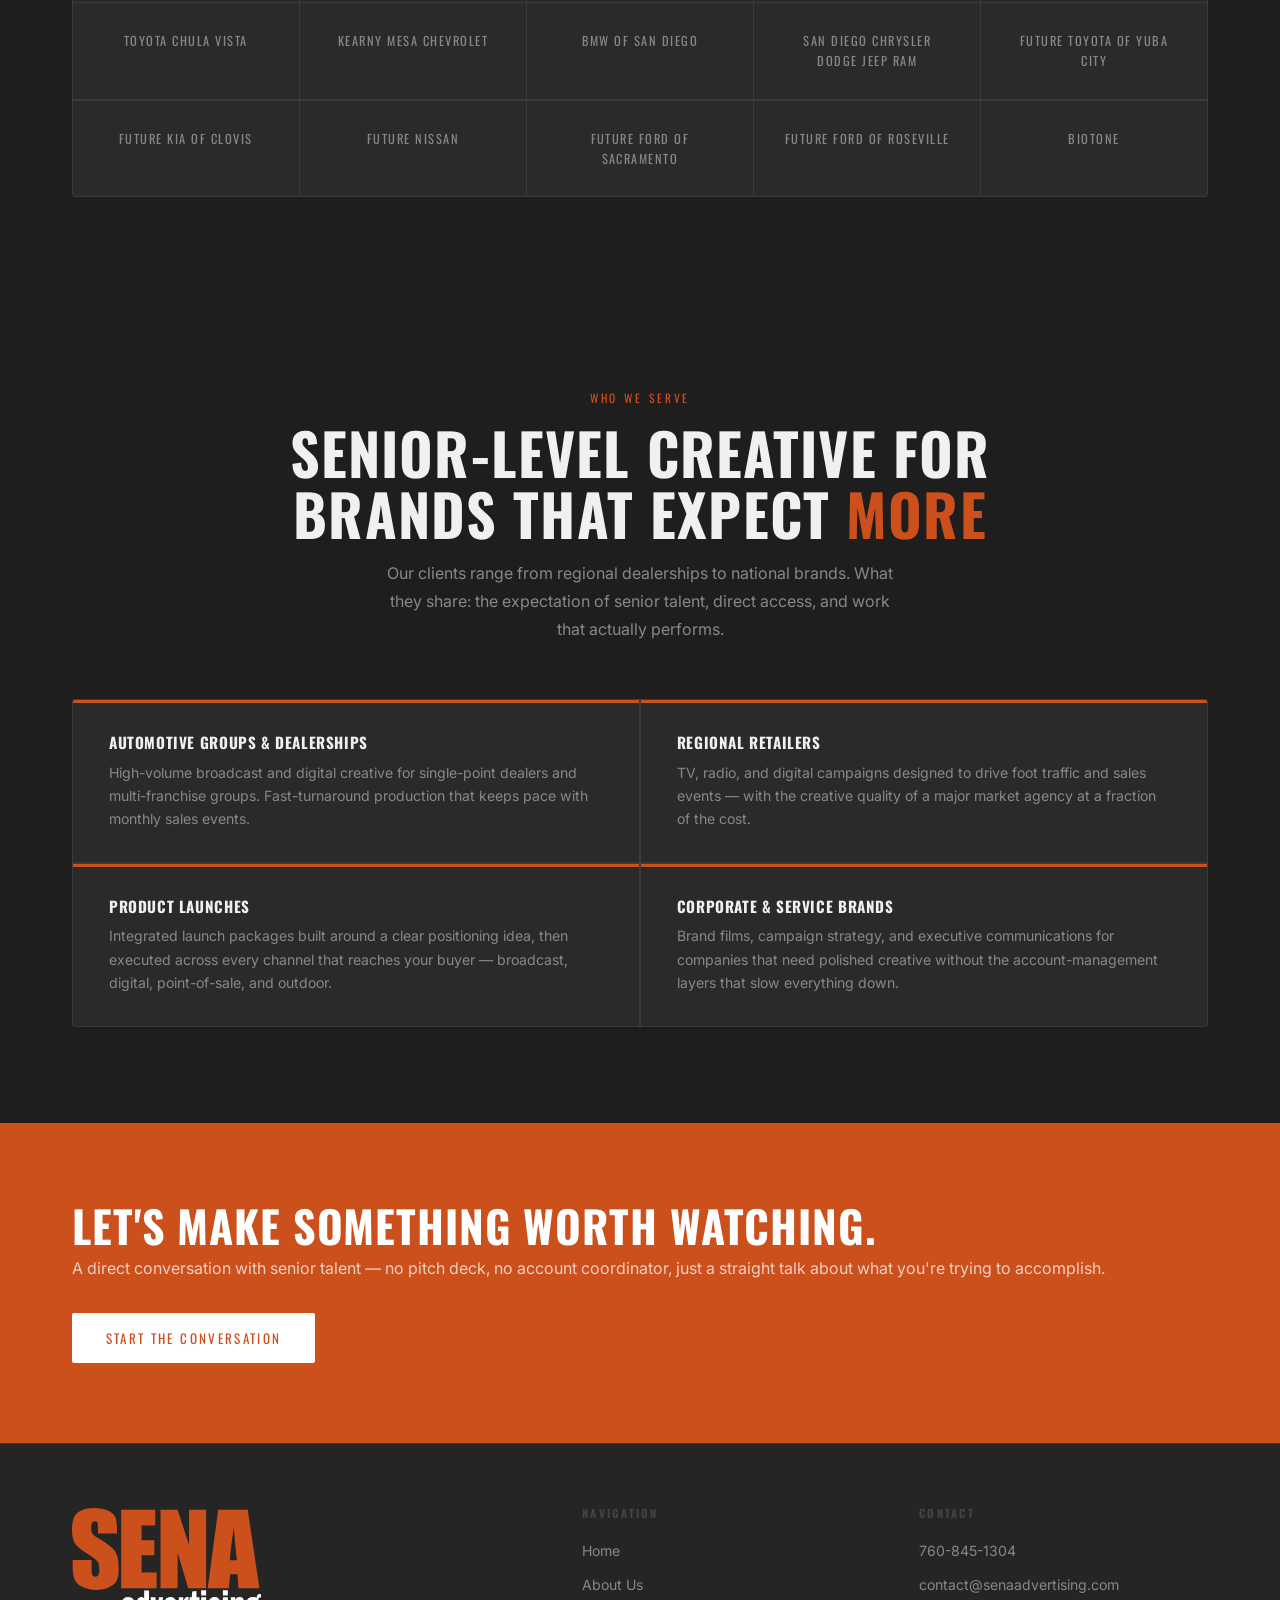
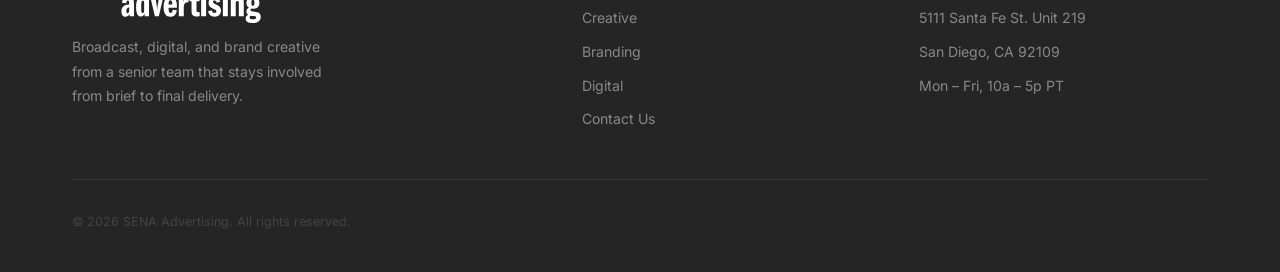
==== commit d5c5a31b: "Trim clients copy — end at 'strength of the creative' Co-Authored-By: Claude Sonnet 4.6 <noreply@ant" ====
--- a/index.html
+++ b/index.html
@@ -164,7 +164,7 @@
       <div class="section-header center fade-in">
         <span class="eyebrow">Notable Clients</span>
         <h2>A Track Record Across Industries</h2>
-        <p>From regional dealerships to national brands, our work has aired on screens and airwaves across the country. These relationships were built on the strength of the creative — and most have continued for years.</p>
+        <p>From regional dealerships to national brands, our work has aired on screens and airwaves across the country. These relationships were built on the strength of the creative.</p>
       </div>
       <div class="clients-grid fade-in">
         <div class="client-item">Sunroad Enterprises</div>
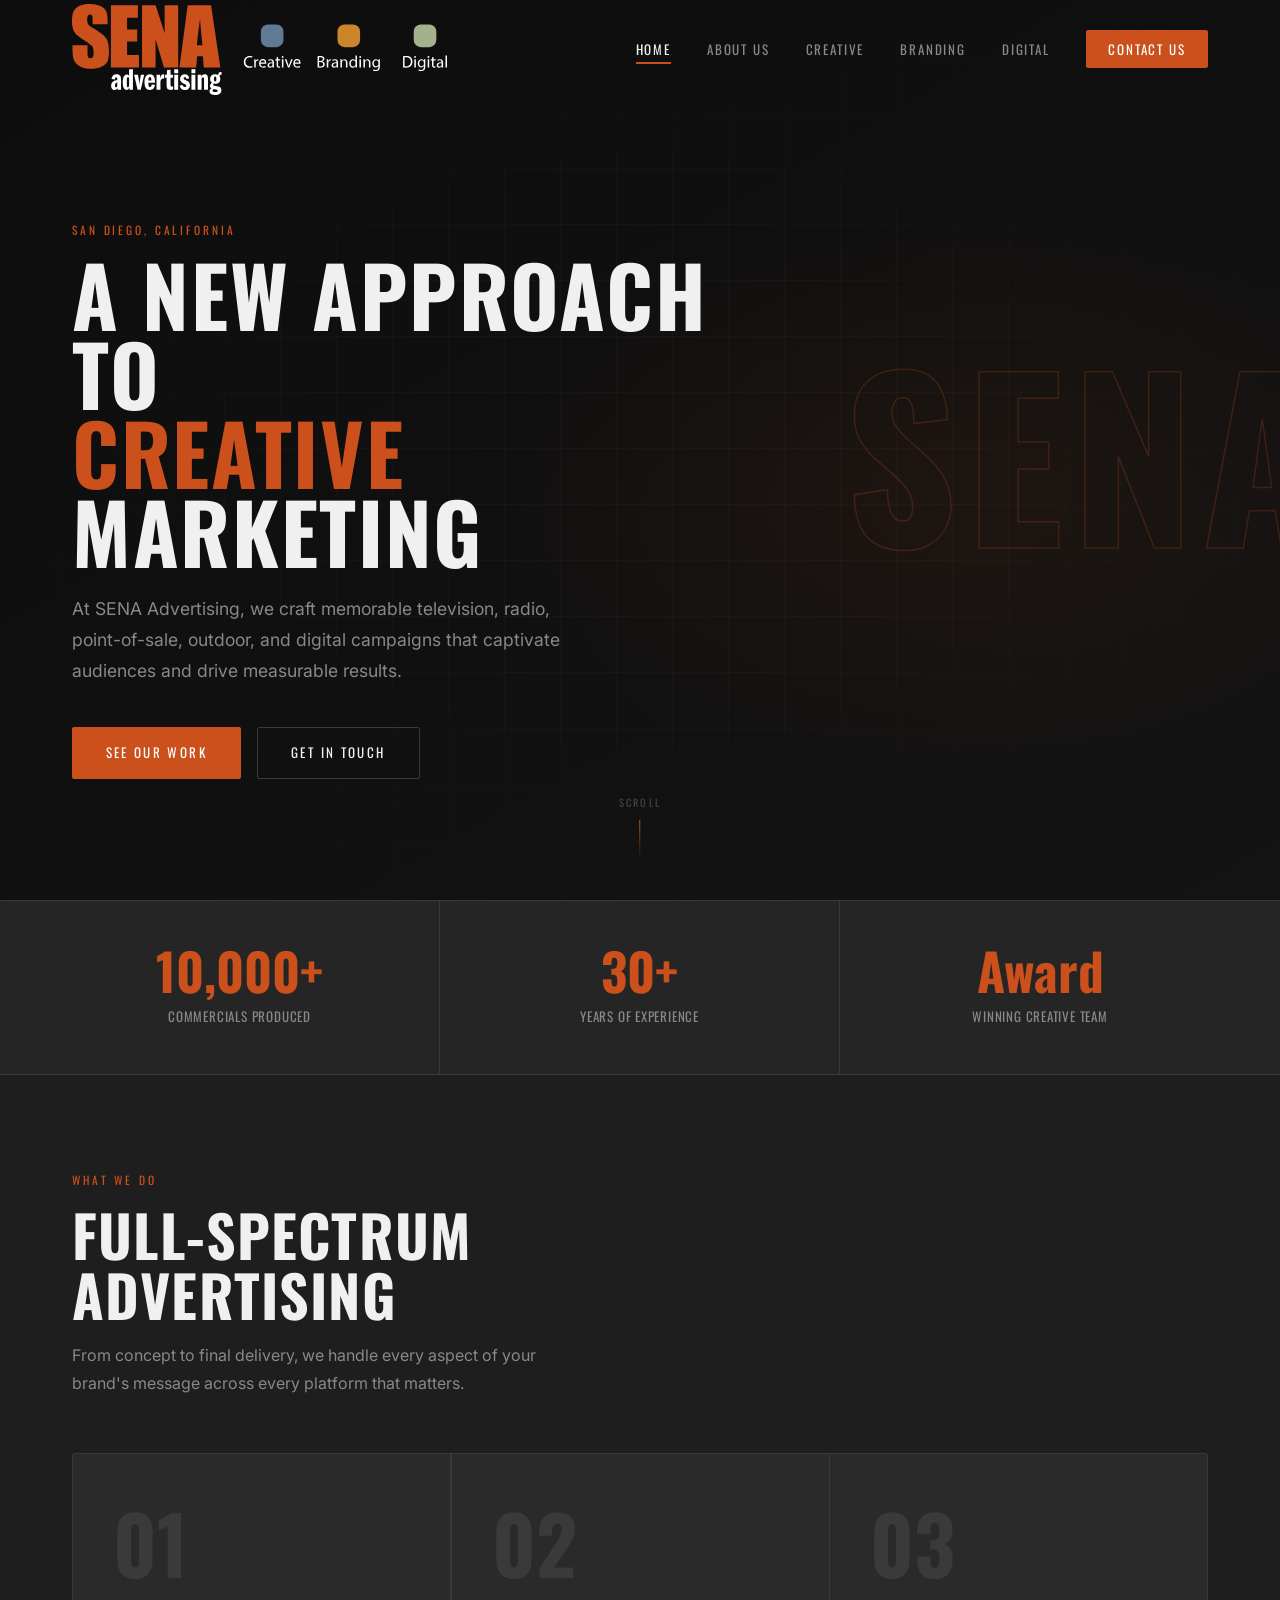
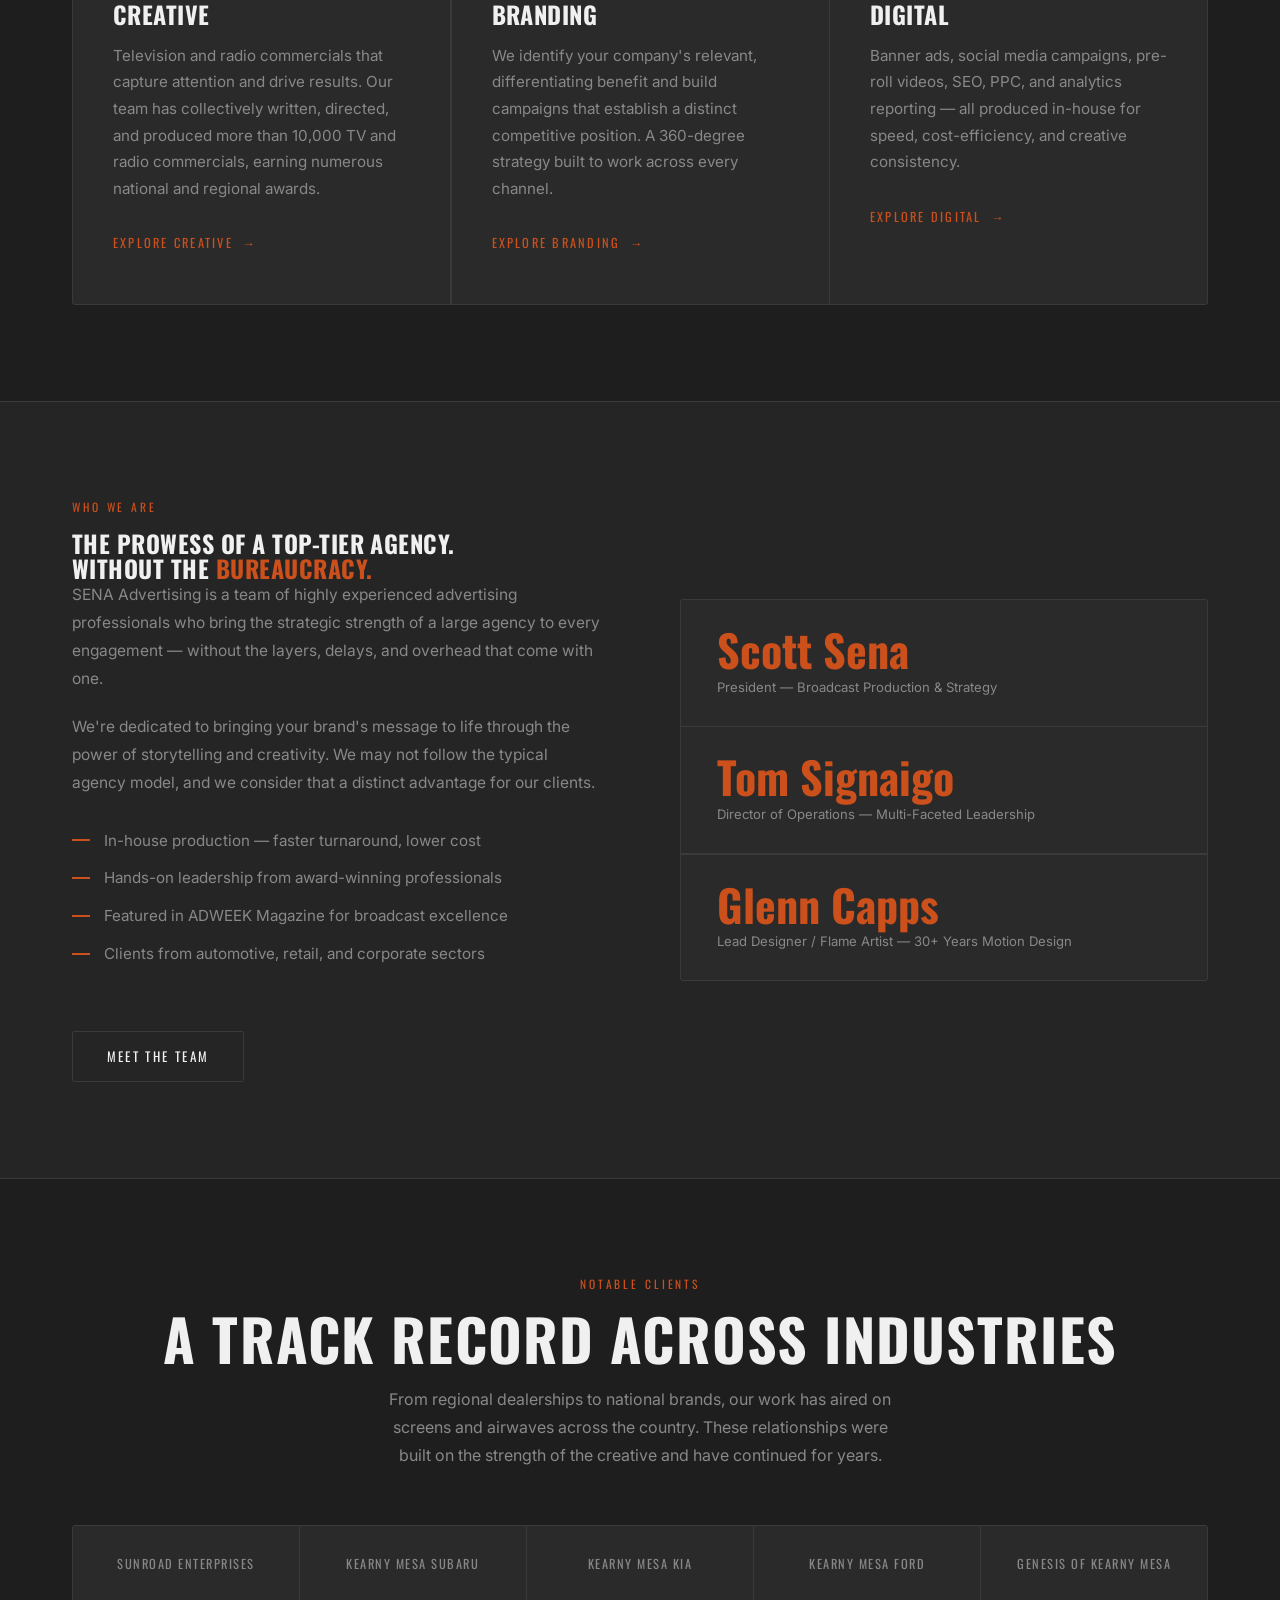
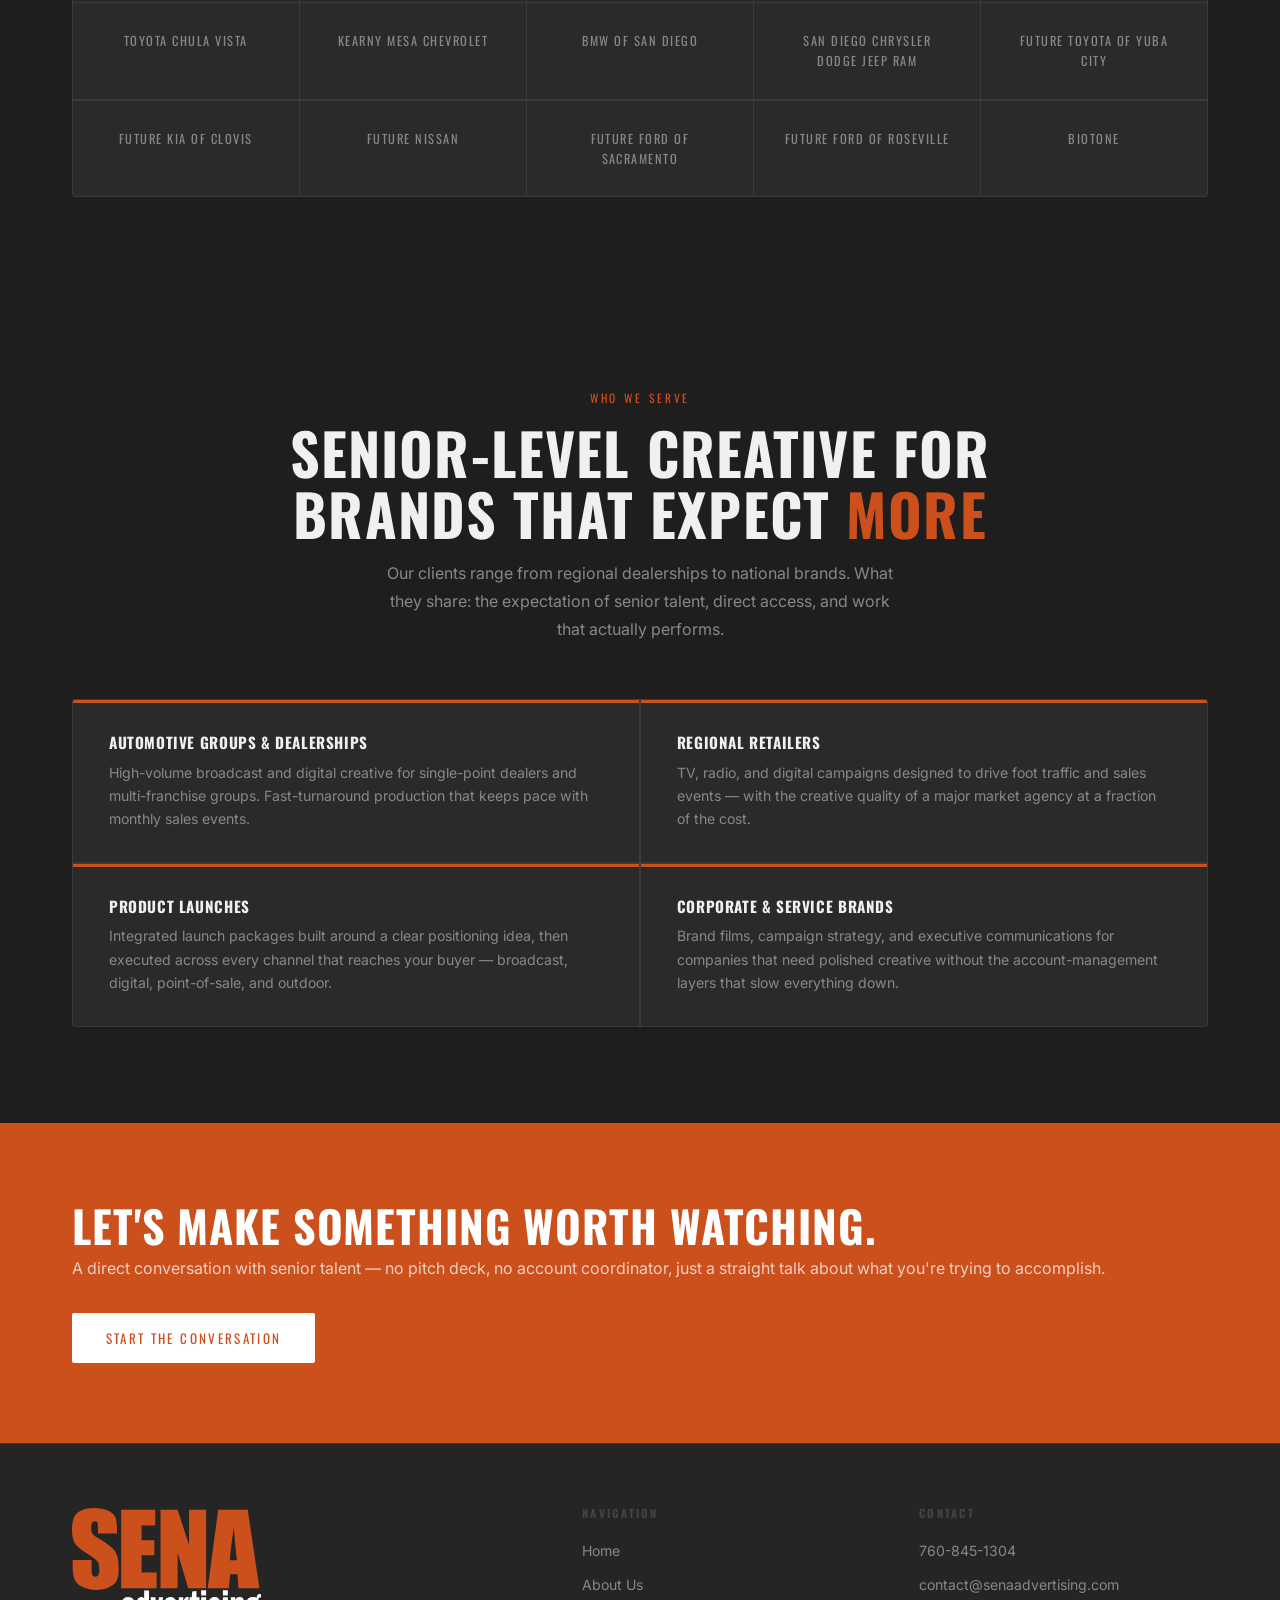
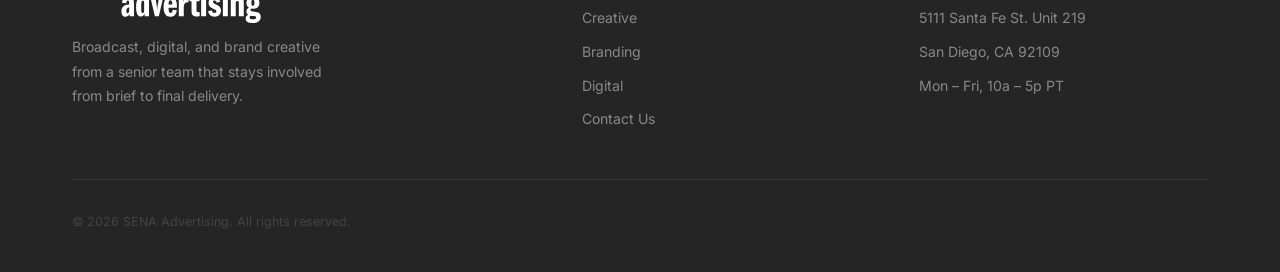
==== commit 074a5dbf: "Add 'and have continued for years' to clients copy Co-Authored-By: Claude Sonnet 4.6 <noreply@anthro" ====
--- a/index.html
+++ b/index.html
@@ -164,7 +164,7 @@
       <div class="section-header center fade-in">
         <span class="eyebrow">Notable Clients</span>
         <h2>A Track Record Across Industries</h2>
-        <p>From regional dealerships to national brands, our work has aired on screens and airwaves across the country. These relationships were built on the strength of the creative.</p>
+        <p>From regional dealerships to national brands, our work has aired on screens and airwaves across the country. These relationships were built on the strength of the creative and have continued for years.</p>
       </div>
       <div class="clients-grid fade-in">
         <div class="client-item">Sunroad Enterprises</div>
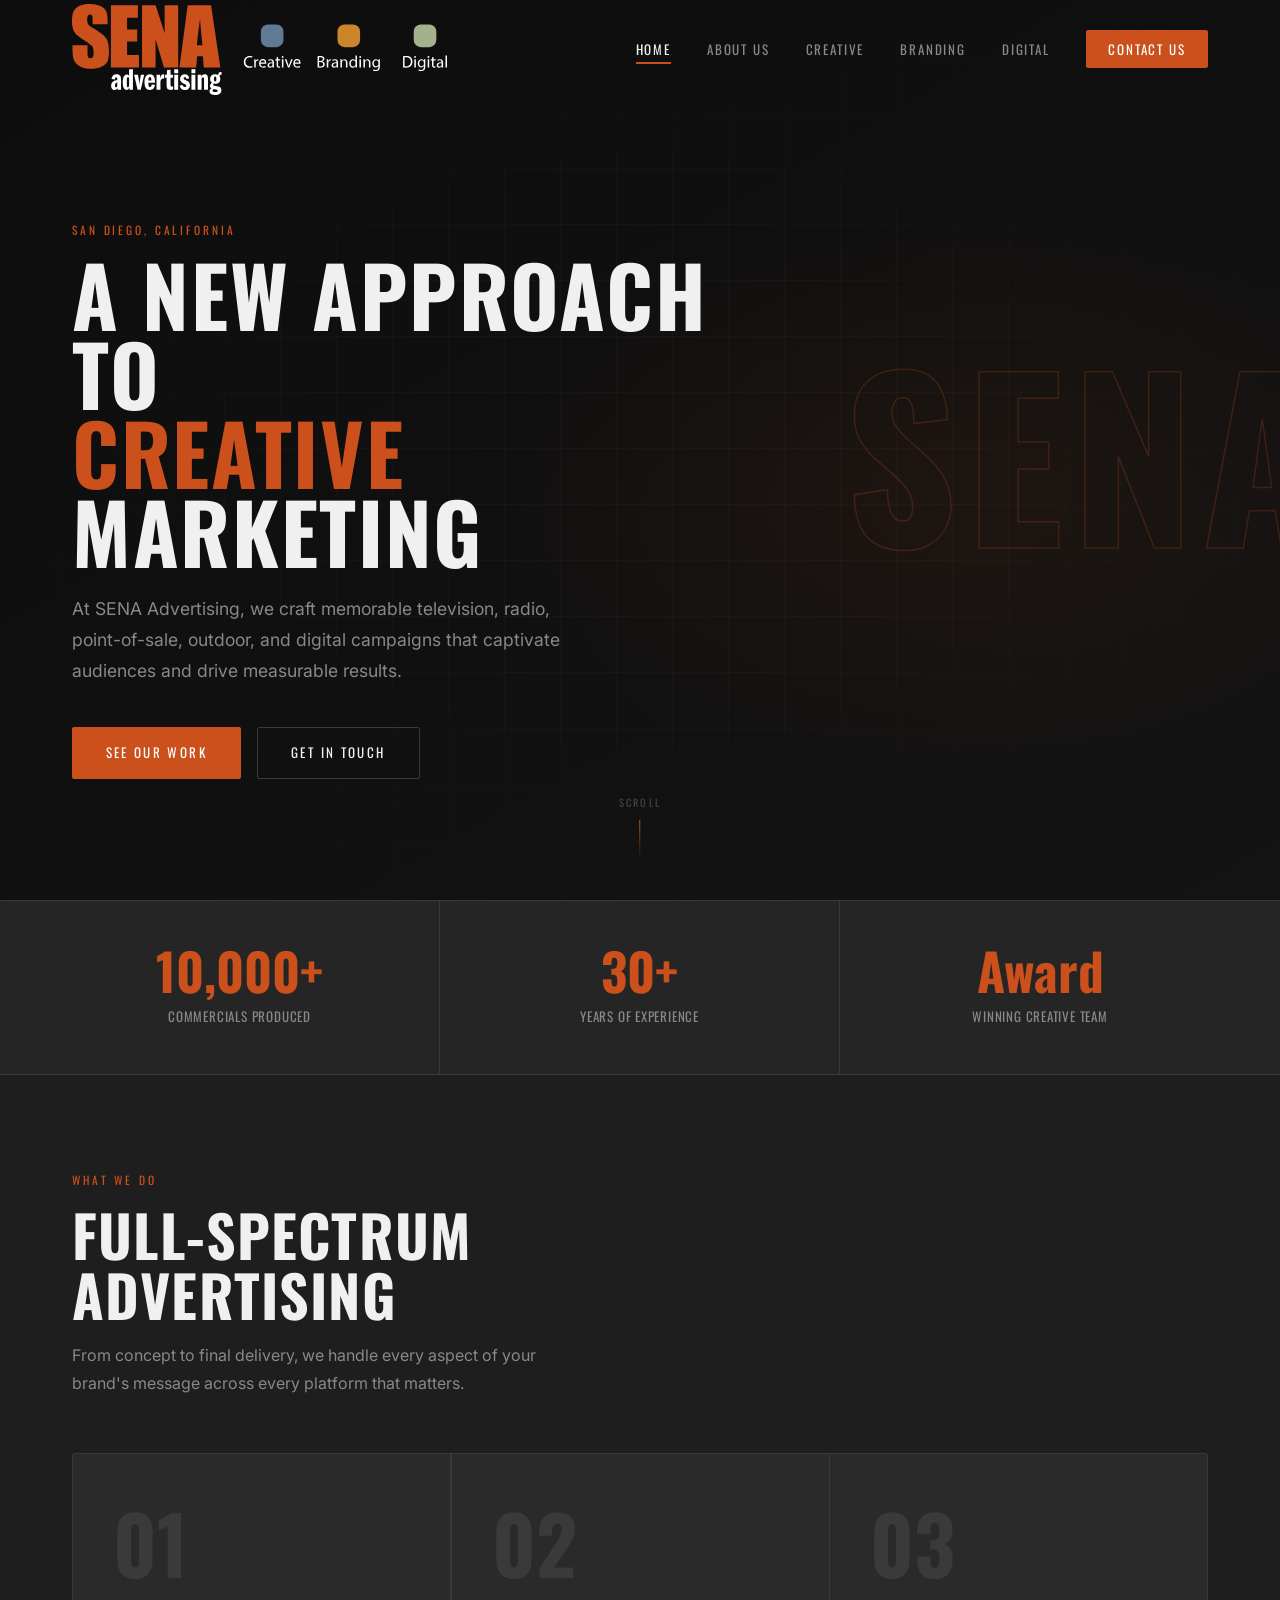
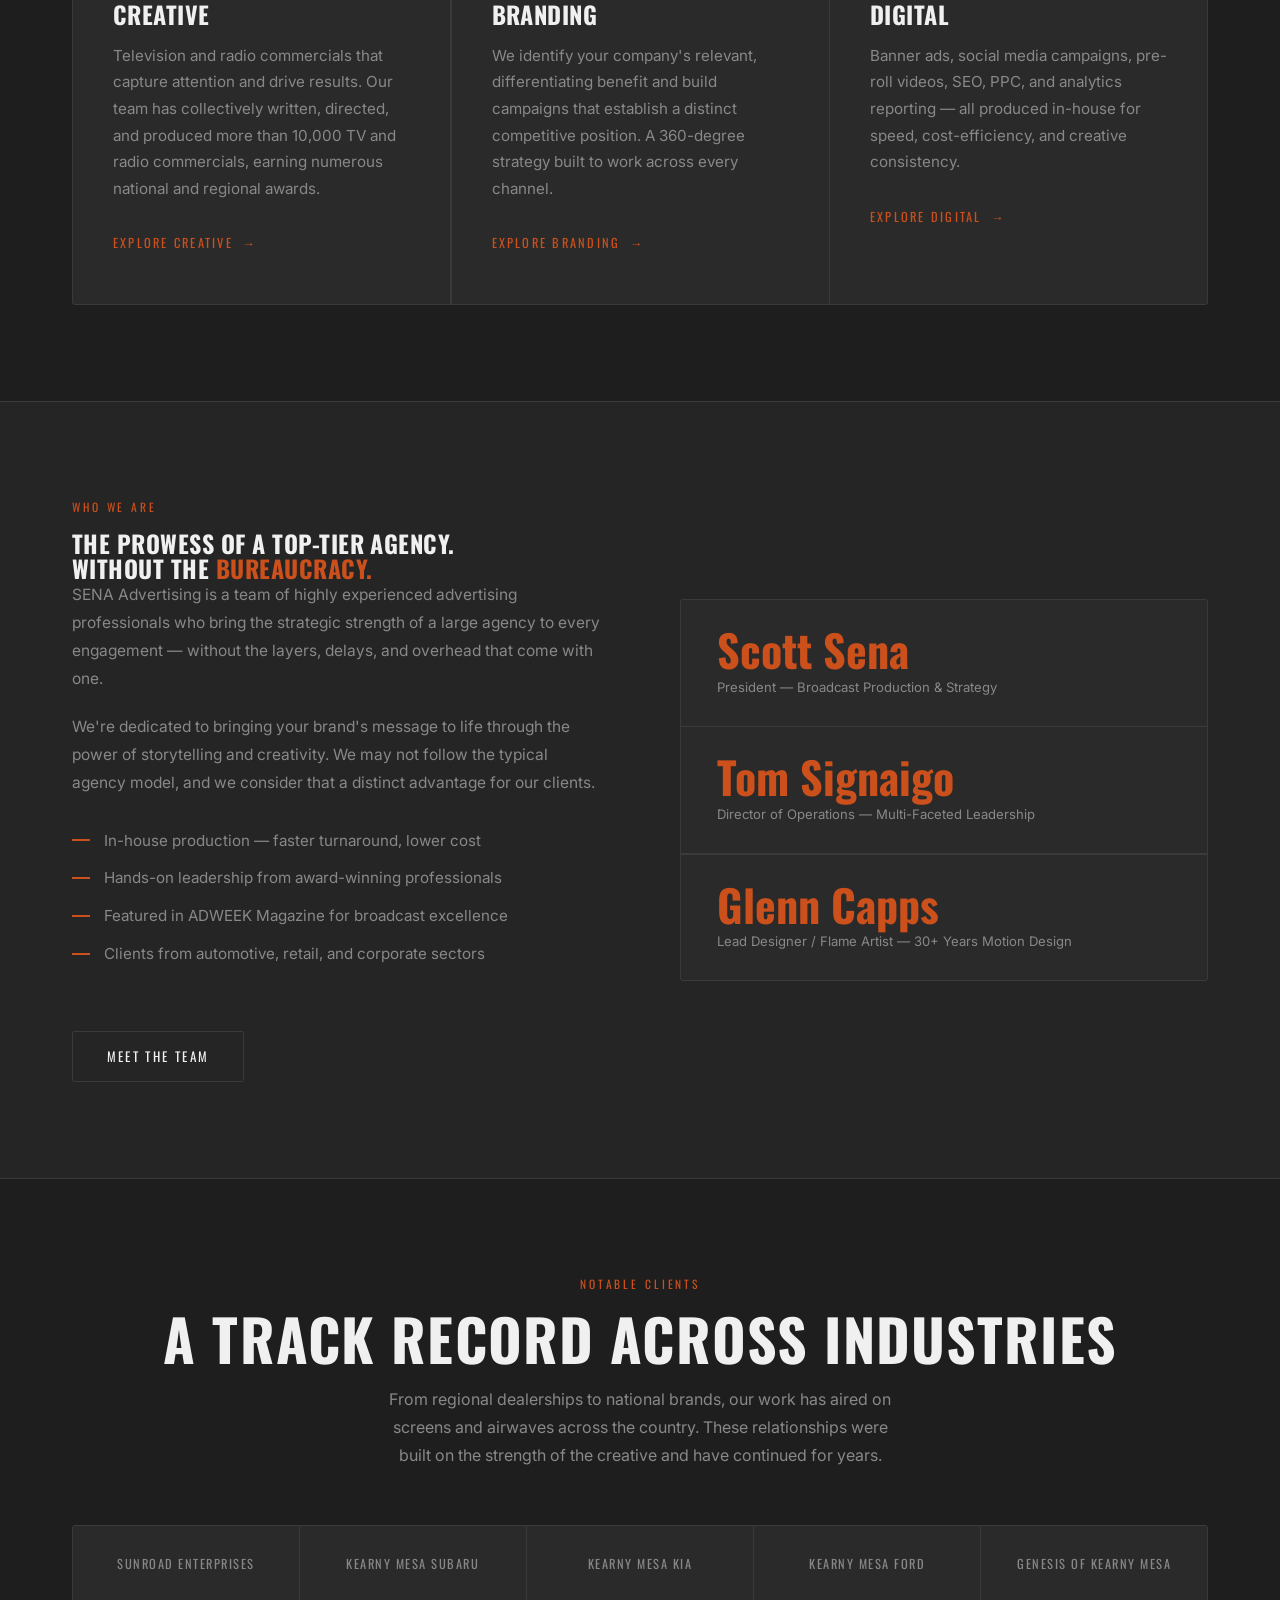
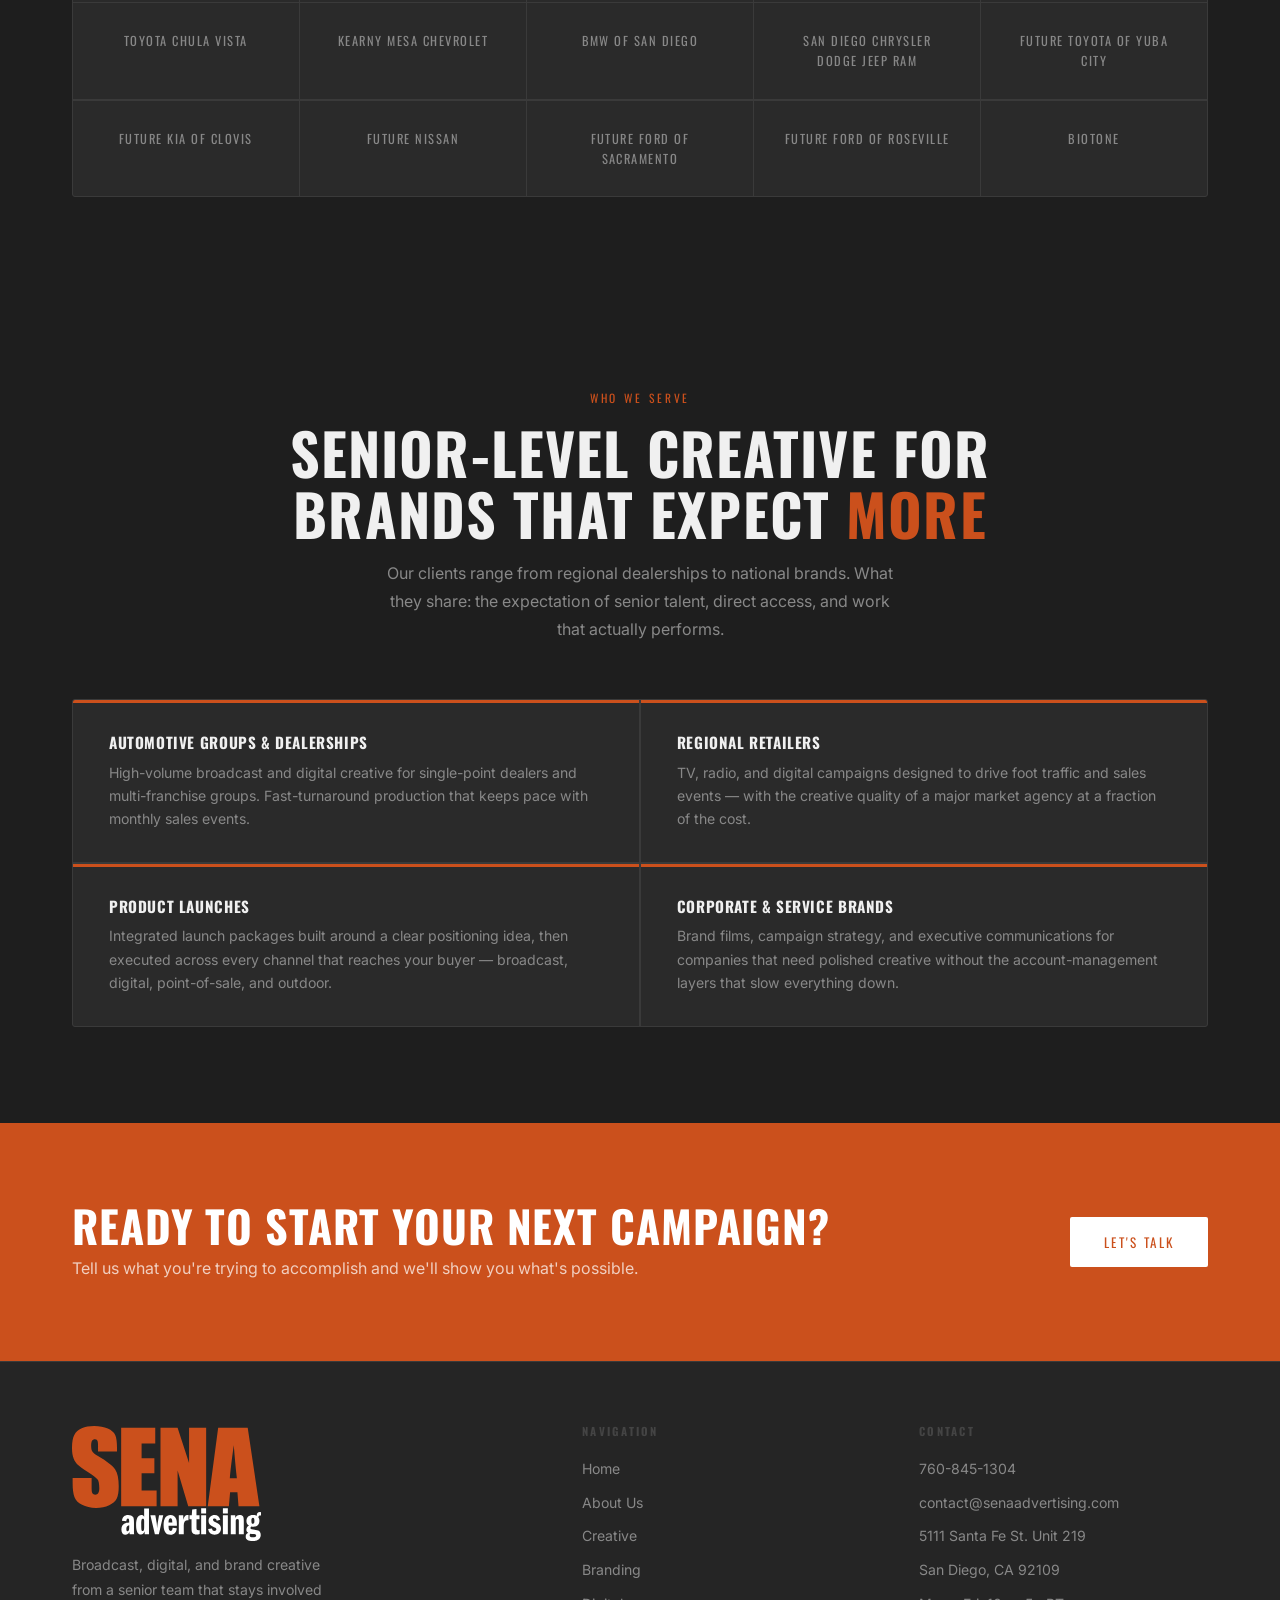
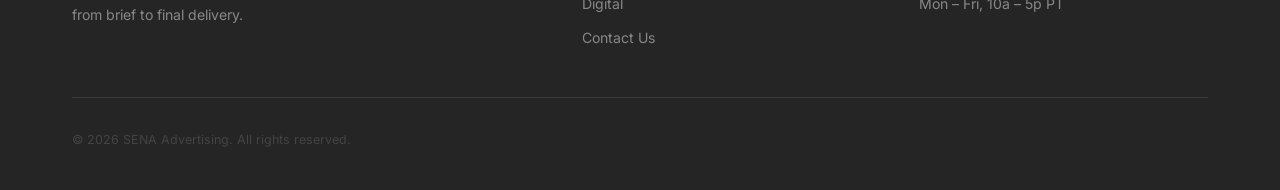
==== commit 6ce1c498: "Update homepage CTA band copy and button Co-Authored-By: Claude Sonnet 4.6 <noreply@anthropic.com>" ====
--- a/index.html
+++ b/index.html
@@ -219,10 +219,10 @@
   <div class="cta-band">
     <div class="cta-band-inner">
       <div>
-        <h2>Let's Make Something Worth Watching.</h2>
-        <p>A direct conversation with senior talent — no pitch deck, no account coordinator, just a straight talk about what you're trying to accomplish.</p>
-      </div>
-      <a href="contact.html" class="btn btn-white">Start the Conversation</a>
+        <h2>Ready to Start Your Next Campaign?</h2>
+        <p>Tell us what you're trying to accomplish and we'll show you what's possible.</p>
+      </div>
+      <a href="contact.html" class="btn btn-white">Let's Talk</a>
     </div>
   </div>
 
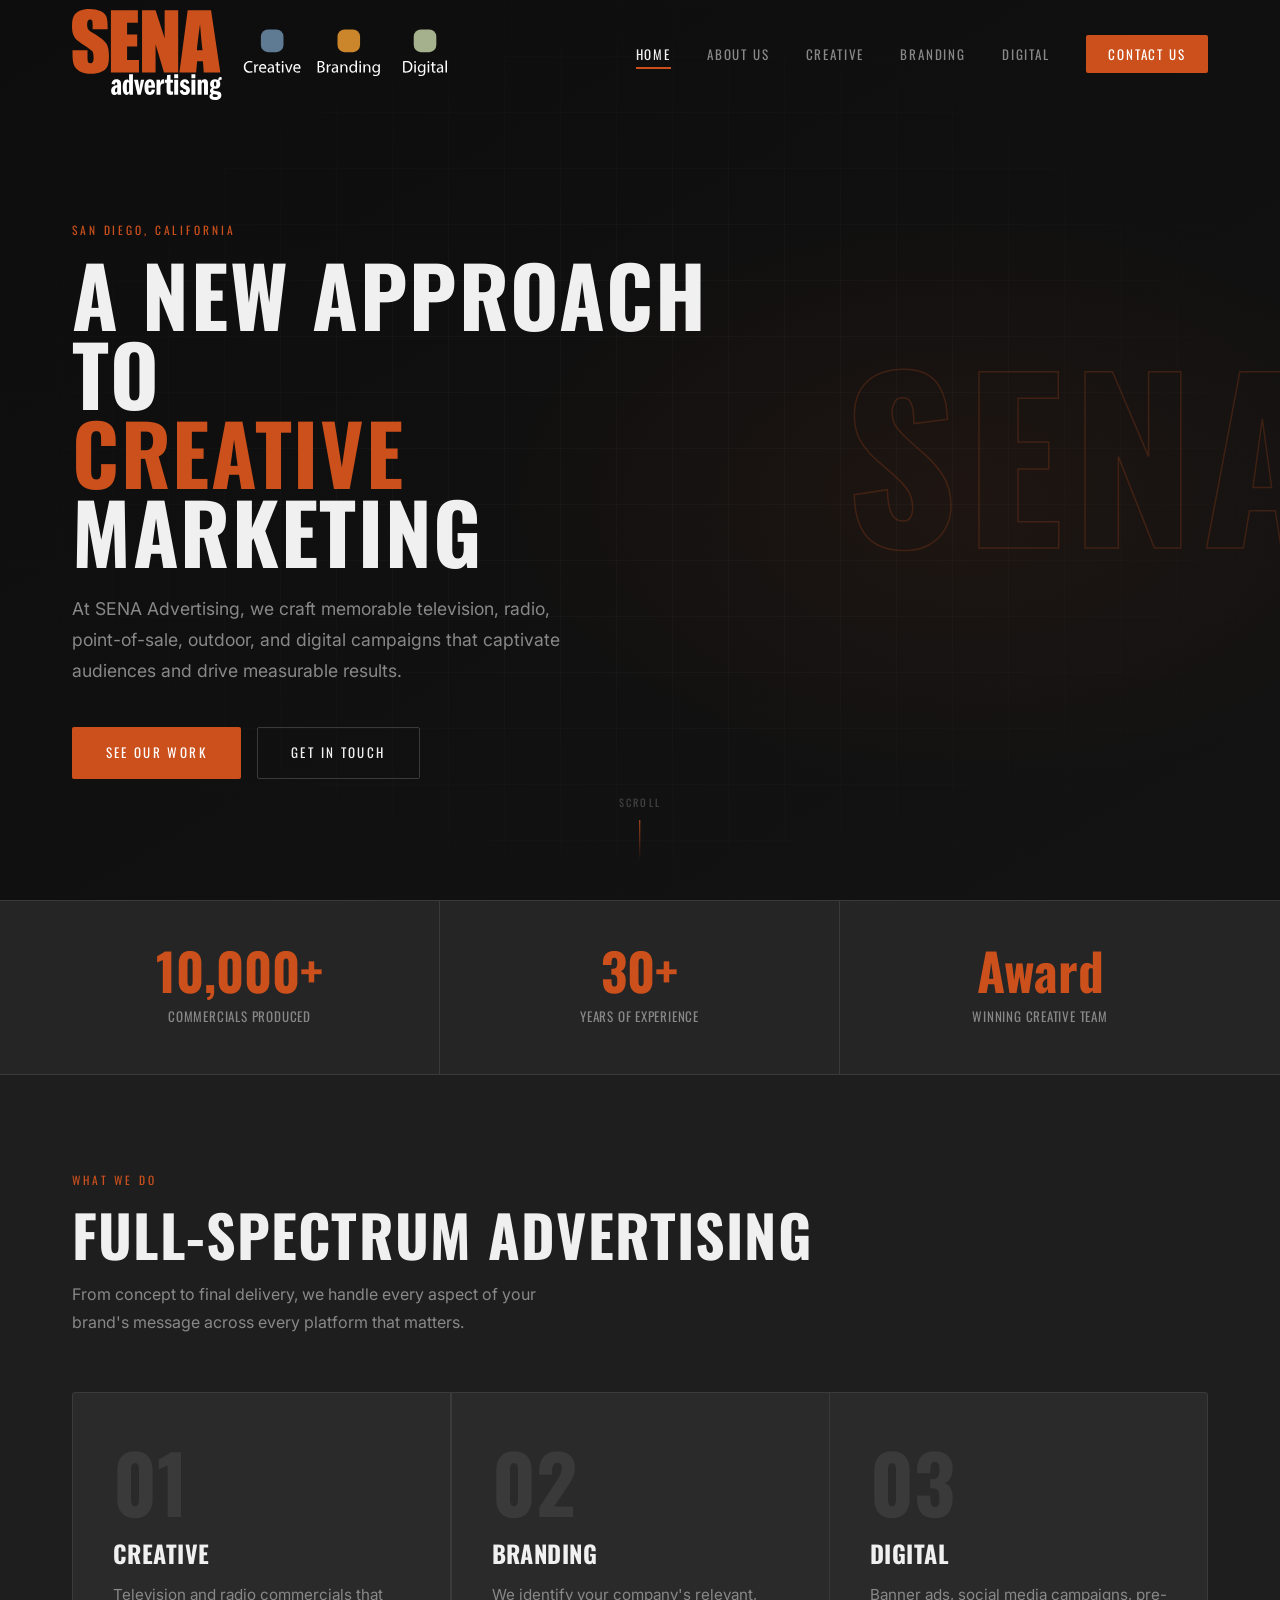
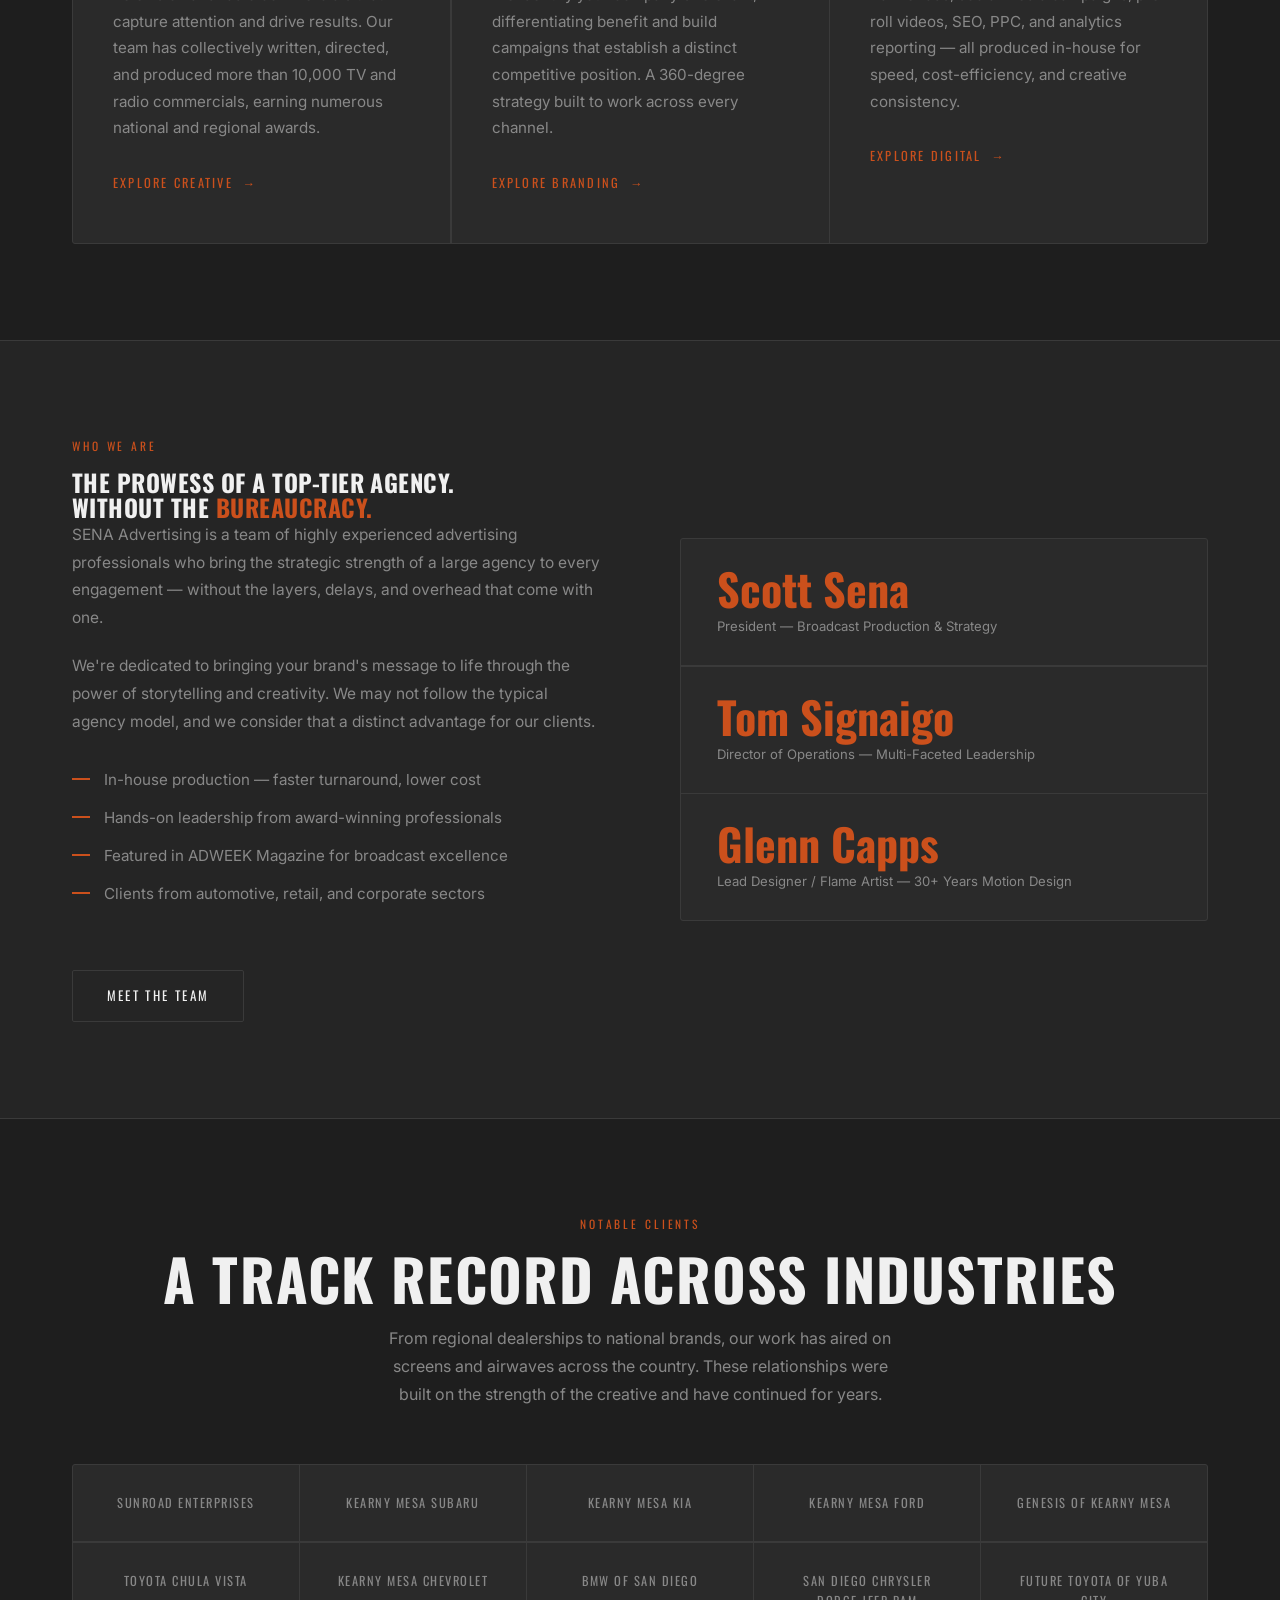
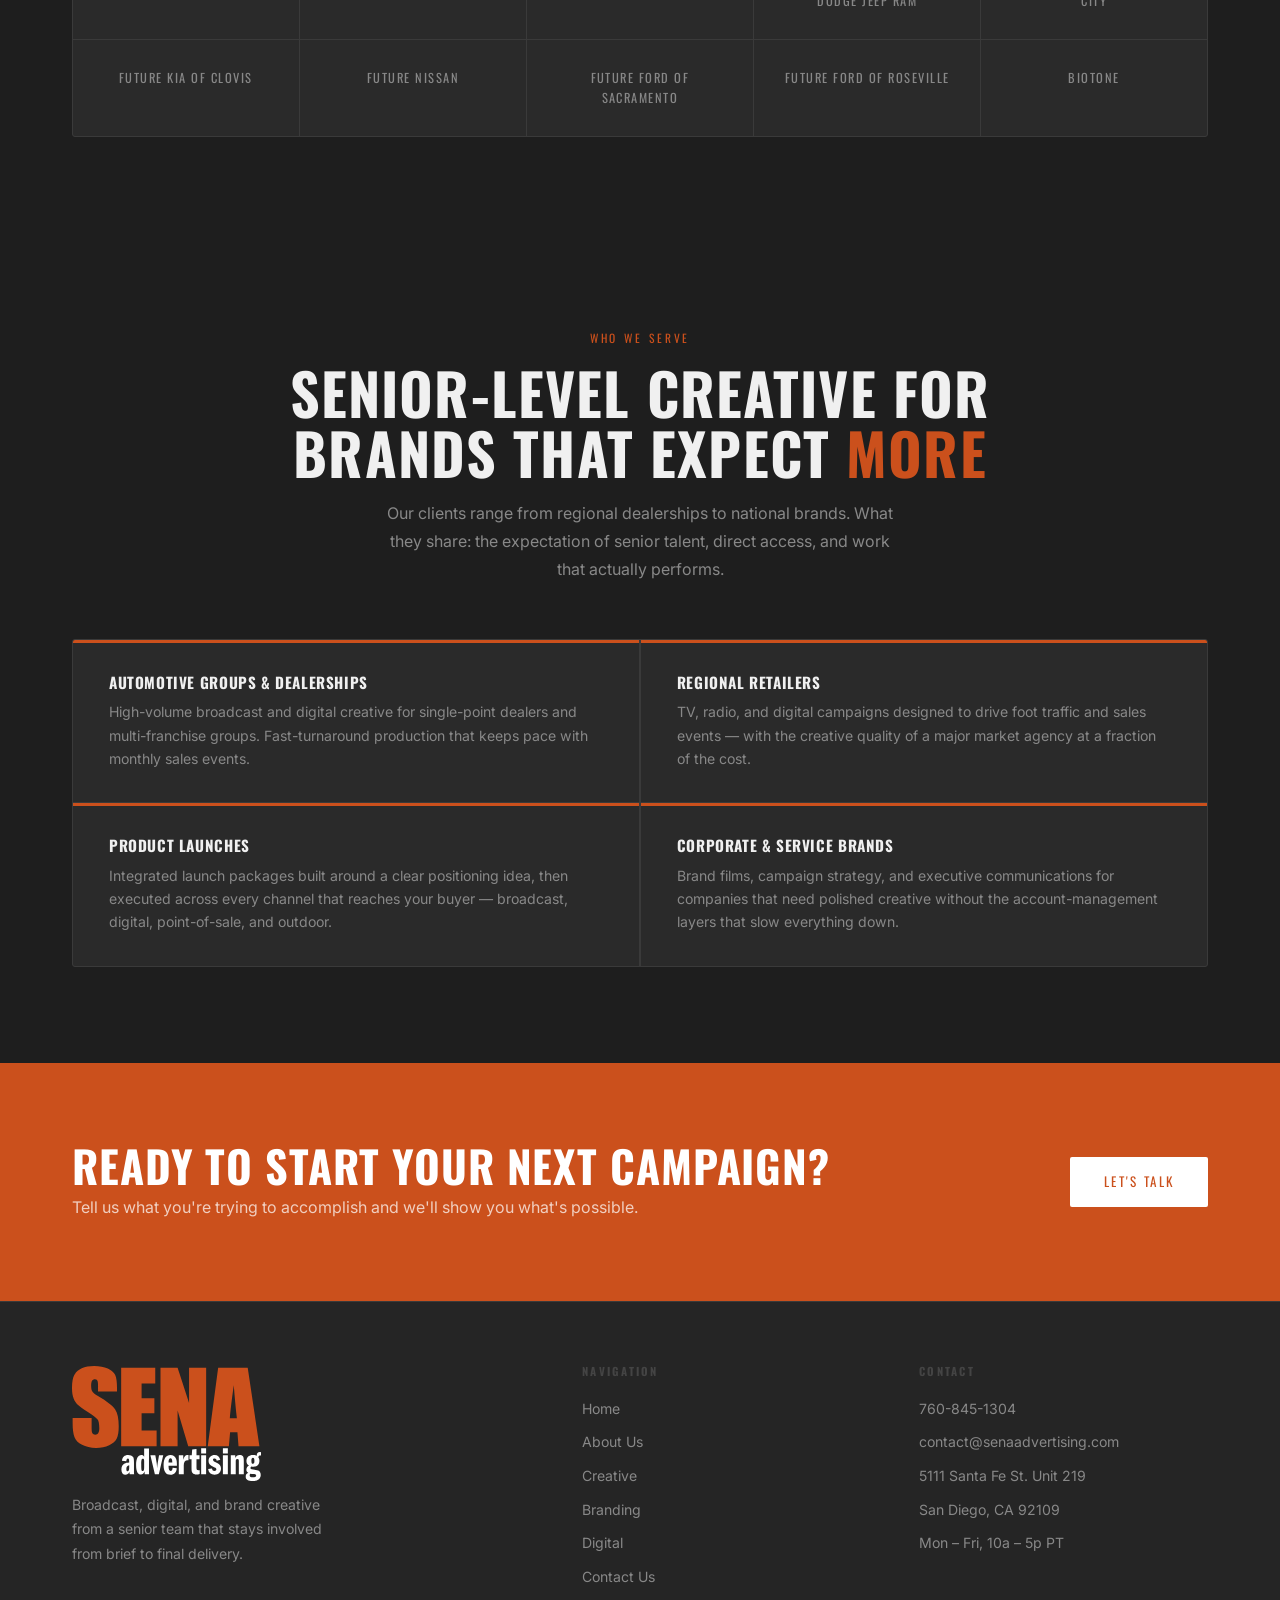
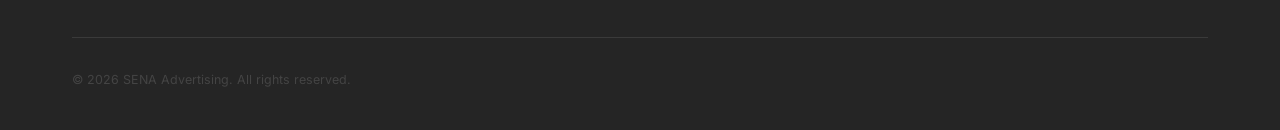
==== commit e1b05b38: "Remove line break in Full-Spectrum Advertising heading Co-Authored-By: Claude Sonnet 4.6 <noreply@an" ====
--- a/index.html
+++ b/index.html
@@ -77,7 +77,7 @@
     <div class="container">
       <div class="section-header fade-in">
         <span class="eyebrow">What We Do</span>
-        <h2>Full-Spectrum<br>Advertising</h2>
+        <h2>Full-Spectrum Advertising</h2>
         <p>From concept to final delivery, we handle every aspect of your brand's message across every platform that matters.</p>
       </div>
       <div class="services-grid">
--- a/css/styles.css
+++ b/css/styles.css
@@ -80,7 +80,7 @@
 .nav-inner {
   max-width: var(--max-w);
   margin: 0 auto;
-  padding: 0 2rem;
+  padding: 10px 2rem 0;
   height: 100%;
   display: flex;
   align-items: center;
@@ -1263,6 +1263,7 @@
   section { padding: 4rem 0; }
 
   .nav-logo-img { height: 56px; }
+  .nav-inner { padding-top: 0; }
 
   .nav-links {
     display: none;
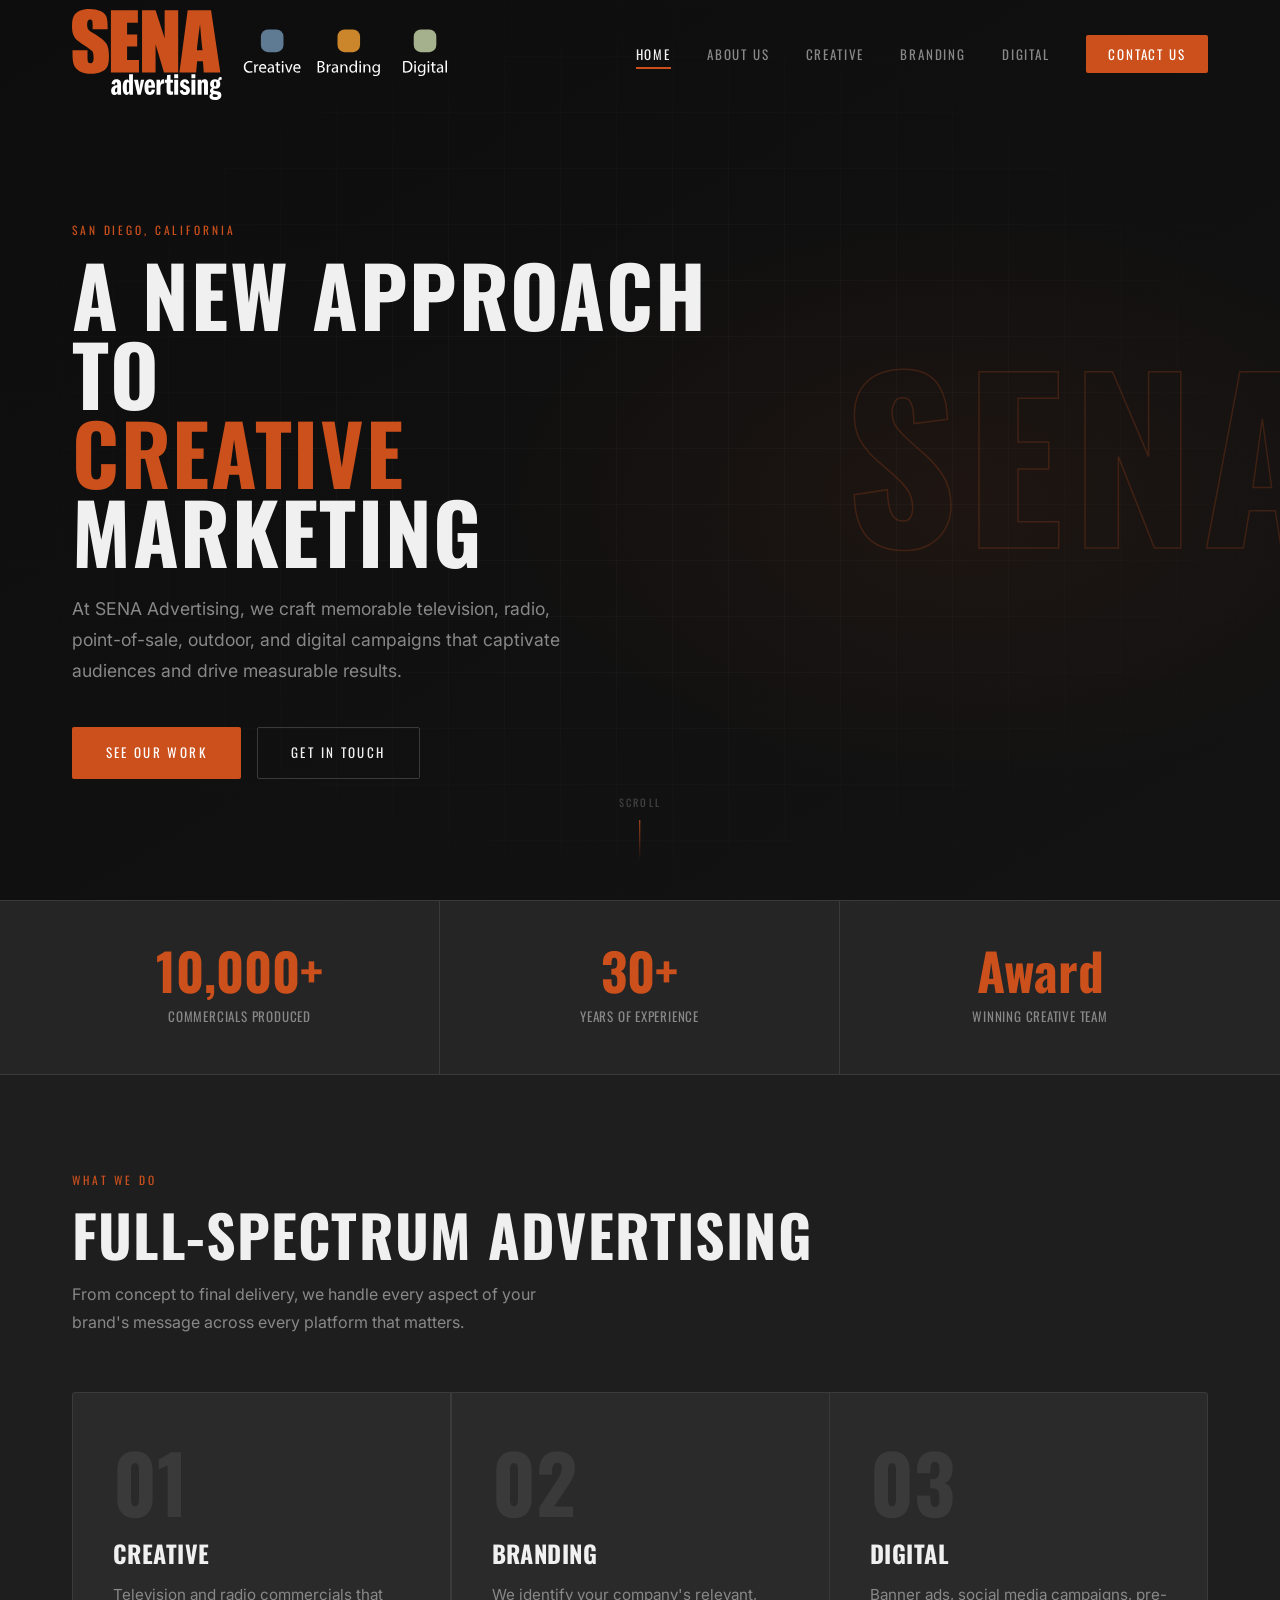
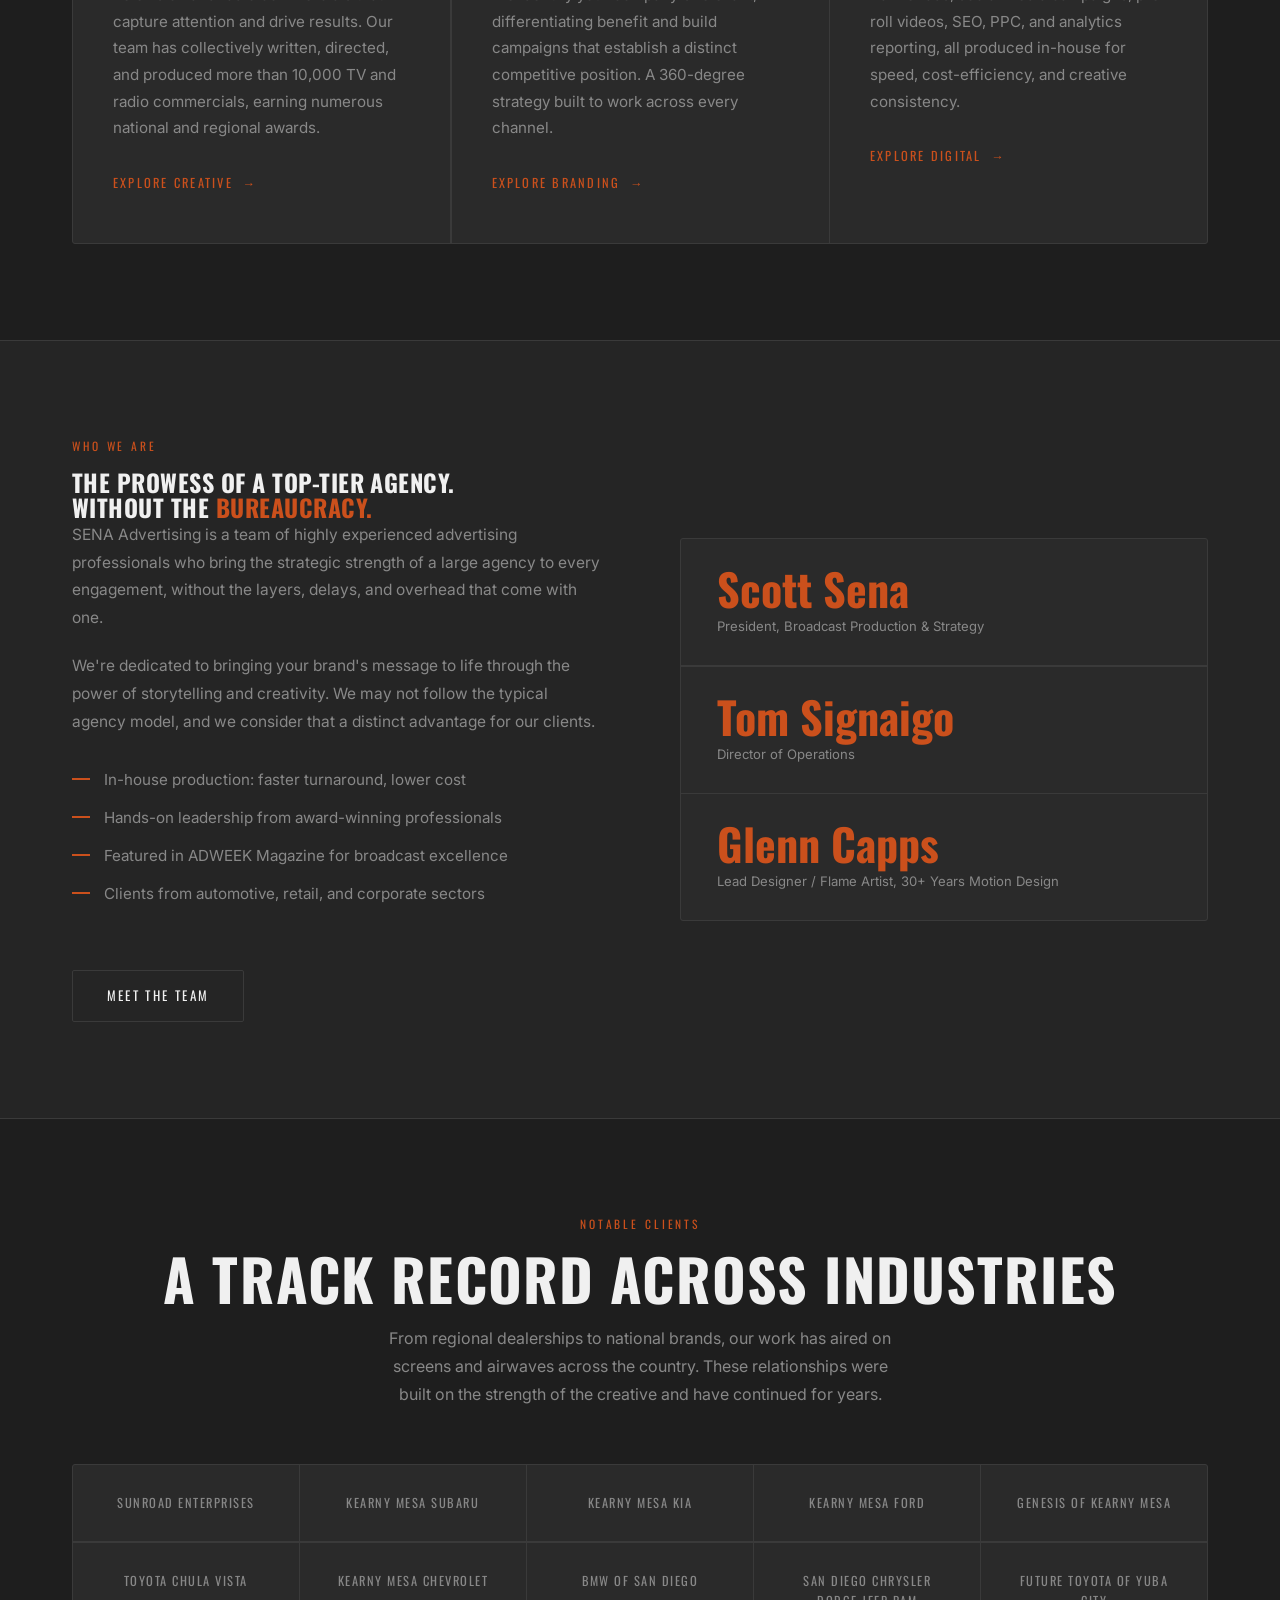
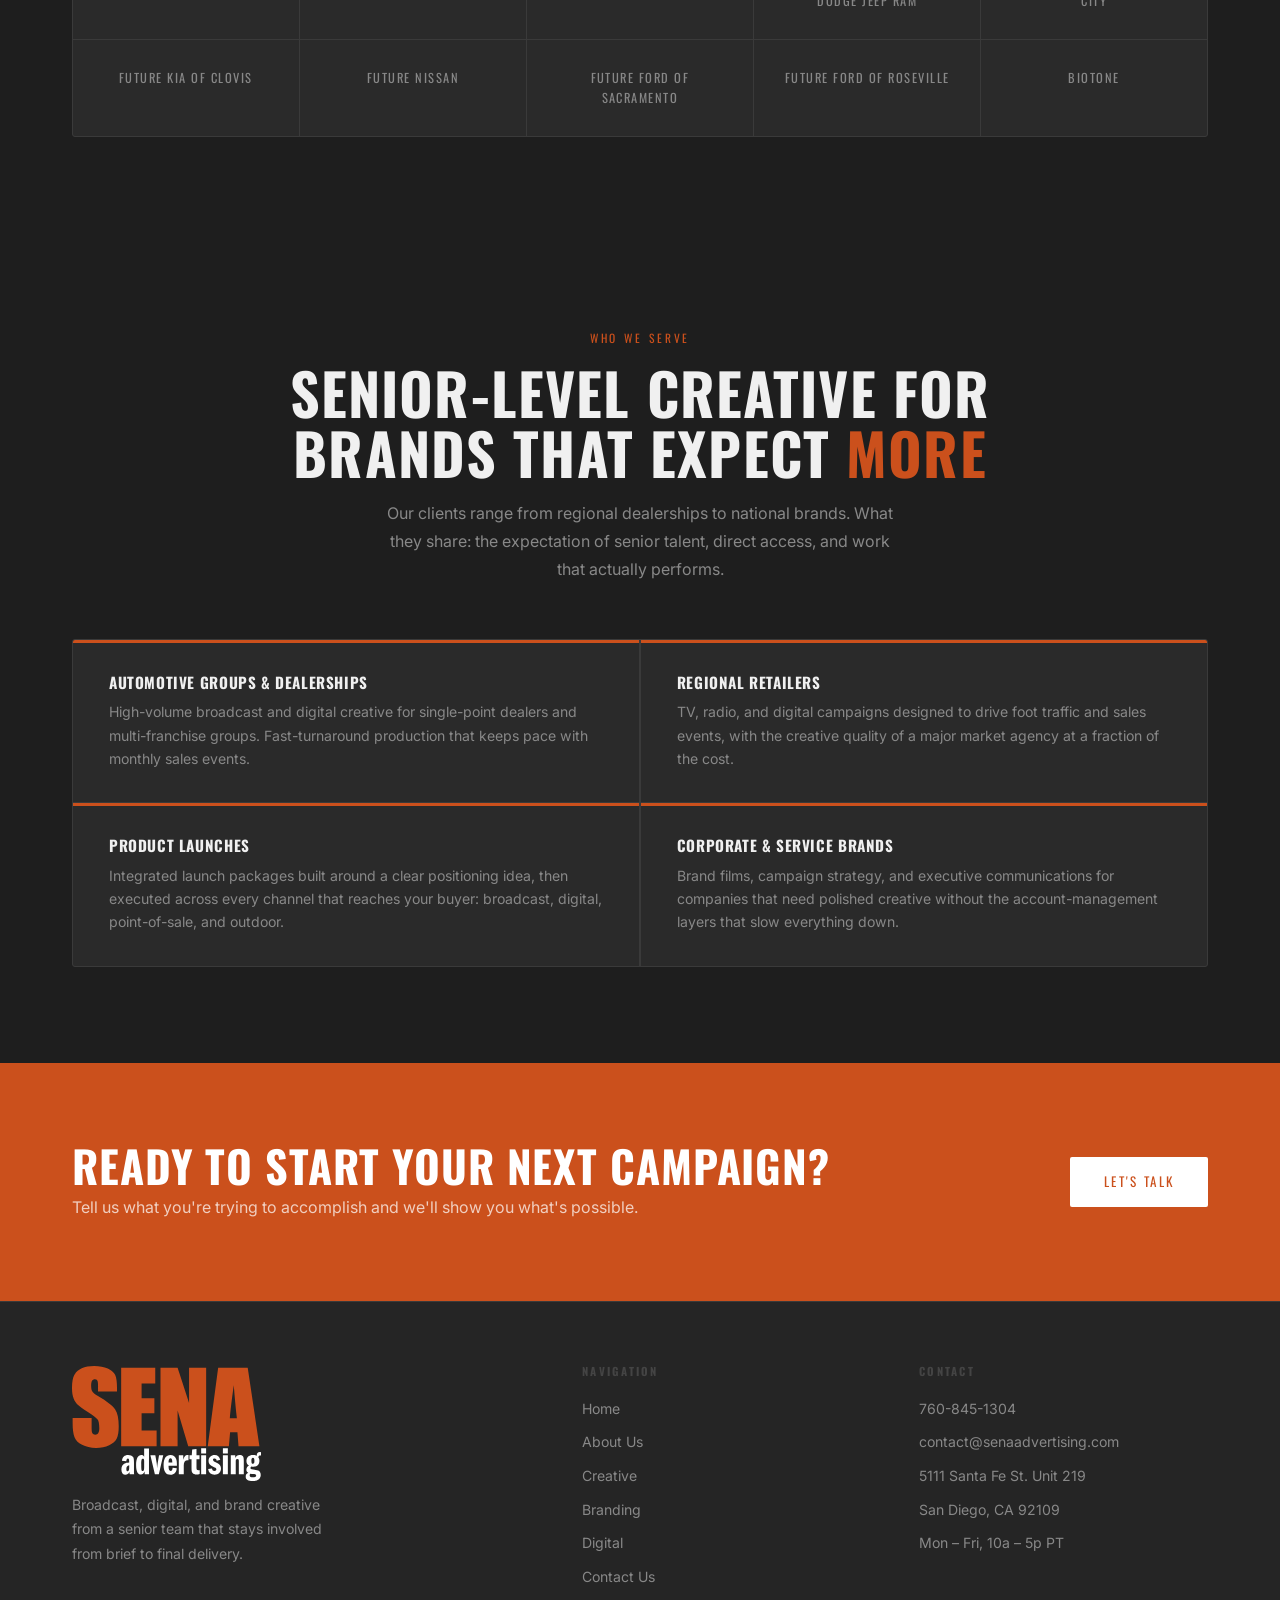
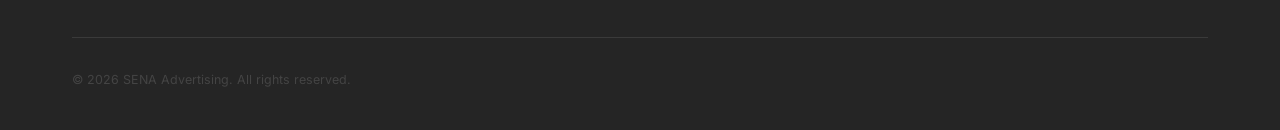
==== commit 4170e5c0: "Remove all em dashes from visible copy across entire site Page titles: — replaced with | Video capti" ====
--- a/index.html
+++ b/index.html
@@ -3,7 +3,7 @@
 <head>
   <meta charset="UTF-8">
   <meta name="viewport" content="width=device-width, initial-scale=1.0">
-  <title>SENA Advertising — A New Approach To Creative Marketing</title>
+  <title>SENA Advertising | A New Approach To Creative Marketing</title>
   <meta name="description" content="SENA Advertising is a San Diego advertising agency specializing in TV commercial production, radio, branding, and digital marketing. 10,000+ commercials produced by an award-winning team.">
   <link rel="stylesheet" href="css/styles.css">
 </head>
@@ -106,7 +106,7 @@
           <h3>Digital</h3>
           <p>
             Banner ads, social media campaigns, pre-roll videos, SEO, PPC, and
-            analytics reporting — all produced in-house for speed, cost-efficiency,
+            analytics reporting, all produced in-house for speed, cost-efficiency,
             and creative consistency.
           </p>
           <a href="digital.html" class="service-link">Explore Digital</a>
@@ -124,7 +124,7 @@
           <h2>The Prowess of a Top-Tier Agency.<br>Without the <span class="text-accent">Bureaucracy.</span></h2>
           <p>
             SENA Advertising is a team of highly experienced advertising professionals
-            who bring the strategic strength of a large agency to every engagement —
+            who bring the strategic strength of a large agency to every engagement,
             without the layers, delays, and overhead that come with one.
           </p>
           <p>
@@ -133,7 +133,7 @@
             model, and we consider that a distinct advantage for our clients.
           </p>
           <ul class="about-list">
-            <li>In-house production — faster turnaround, lower cost</li>
+            <li>In-house production: faster turnaround, lower cost</li>
             <li>Hands-on leadership from award-winning professionals</li>
             <li>Featured in ADWEEK Magazine for broadcast excellence</li>
             <li>Clients from automotive, retail, and corporate sectors</li>
@@ -143,15 +143,15 @@
         <div class="about-visual fade-in fade-in-d1">
           <div class="about-visual-item">
             <div class="about-visual-num">Scott Sena</div>
-            <div class="about-visual-label">President — Broadcast Production &amp; Strategy</div>
+            <div class="about-visual-label">President, Broadcast Production &amp; Strategy</div>
           </div>
           <div class="about-visual-item">
             <div class="about-visual-num">Tom Signaigo</div>
-            <div class="about-visual-label">Director of Operations — Multi-Faceted Leadership</div>
+            <div class="about-visual-label">Director of Operations</div>
           </div>
           <div class="about-visual-item">
             <div class="about-visual-num">Glenn Capps</div>
-            <div class="about-visual-label">Lead Designer / Flame Artist — 30+ Years Motion Design</div>
+            <div class="about-visual-label">Lead Designer / Flame Artist, 30+ Years Motion Design</div>
           </div>
         </div>
       </div>
@@ -201,11 +201,11 @@
         </div>
         <div class="service-item" style="border-left: none; border-top: 3px solid var(--accent);">
           <h4>Regional Retailers</h4>
-          <p>TV, radio, and digital campaigns designed to drive foot traffic and sales events — with the creative quality of a major market agency at a fraction of the cost.</p>
+          <p>TV, radio, and digital campaigns designed to drive foot traffic and sales events, with the creative quality of a major market agency at a fraction of the cost.</p>
         </div>
         <div class="service-item" style="border-left: none; border-top: 3px solid var(--accent);">
           <h4>Product Launches</h4>
-          <p>Integrated launch packages built around a clear positioning idea, then executed across every channel that reaches your buyer — broadcast, digital, point-of-sale, and outdoor.</p>
+          <p>Integrated launch packages built around a clear positioning idea, then executed across every channel that reaches your buyer: broadcast, digital, point-of-sale, and outdoor.</p>
         </div>
         <div class="service-item" style="border-left: none; border-top: 3px solid var(--accent);">
           <h4>Corporate &amp; Service Brands</h4>
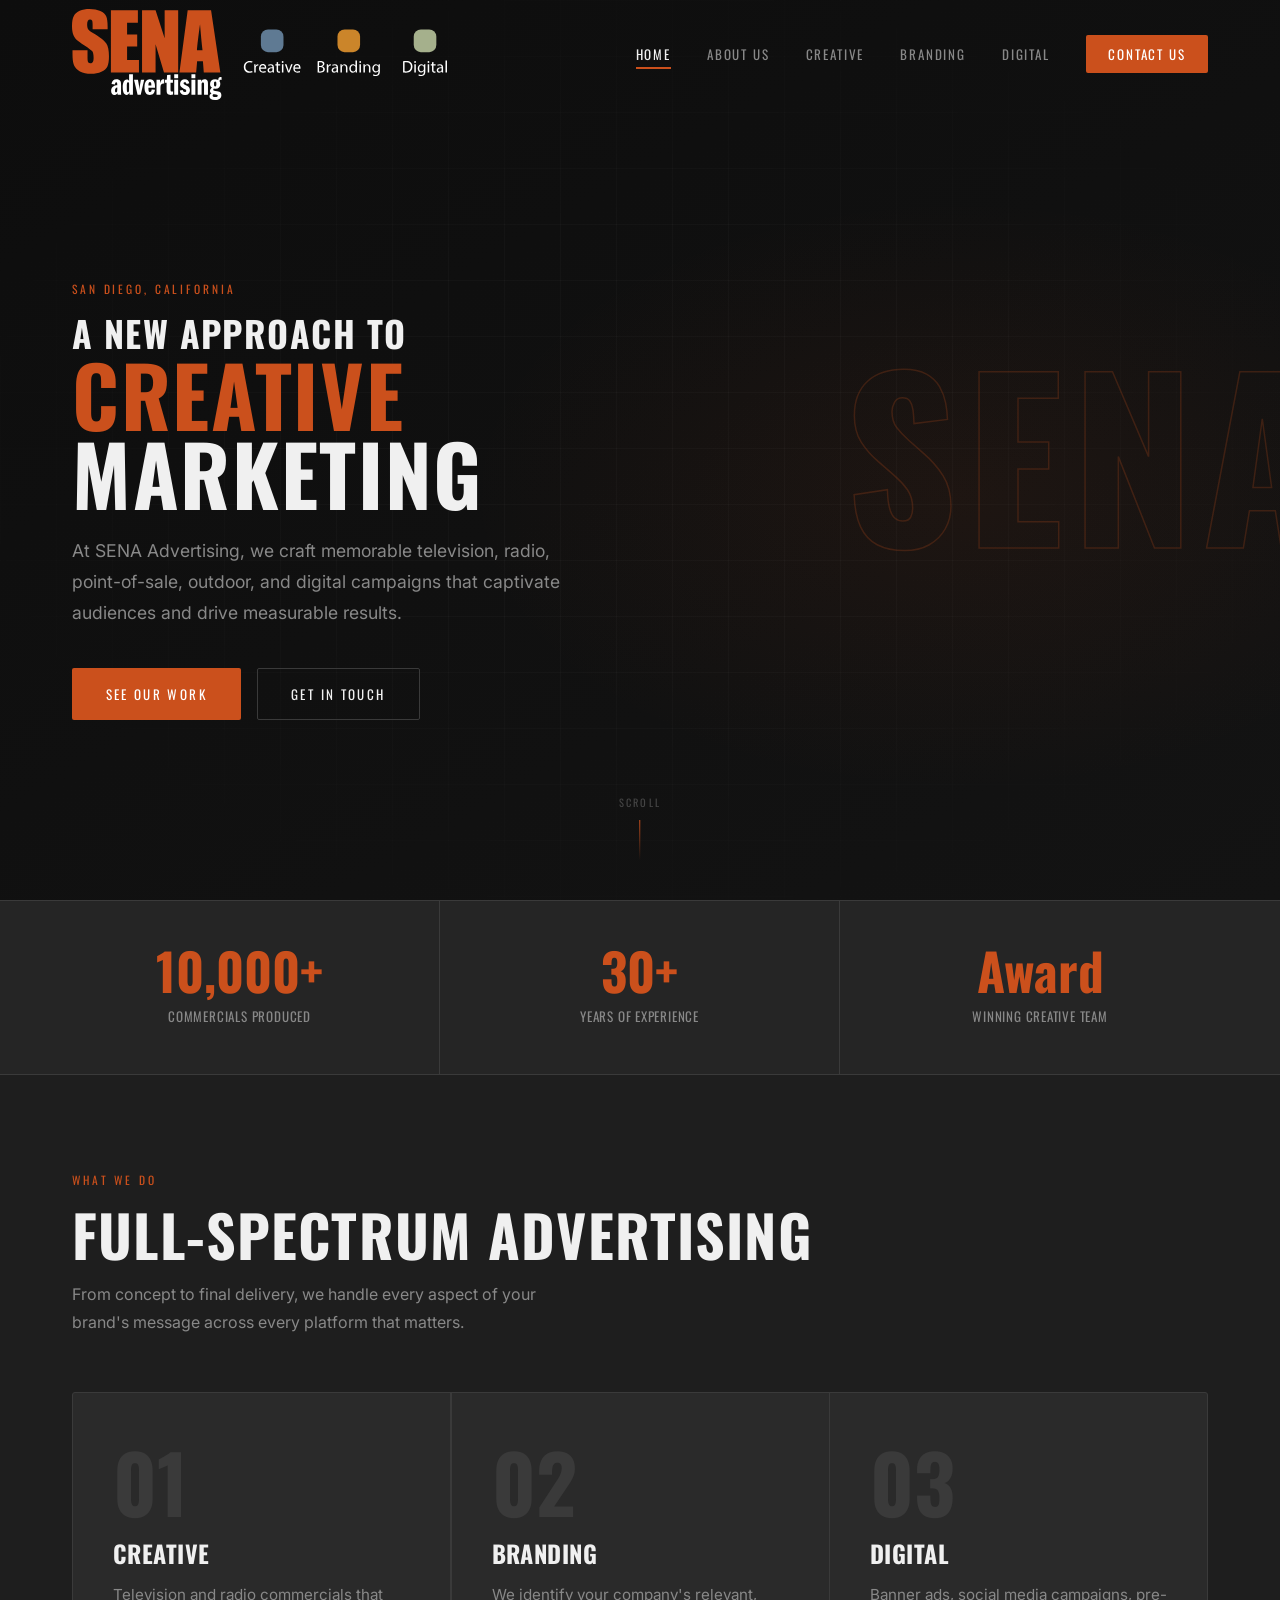
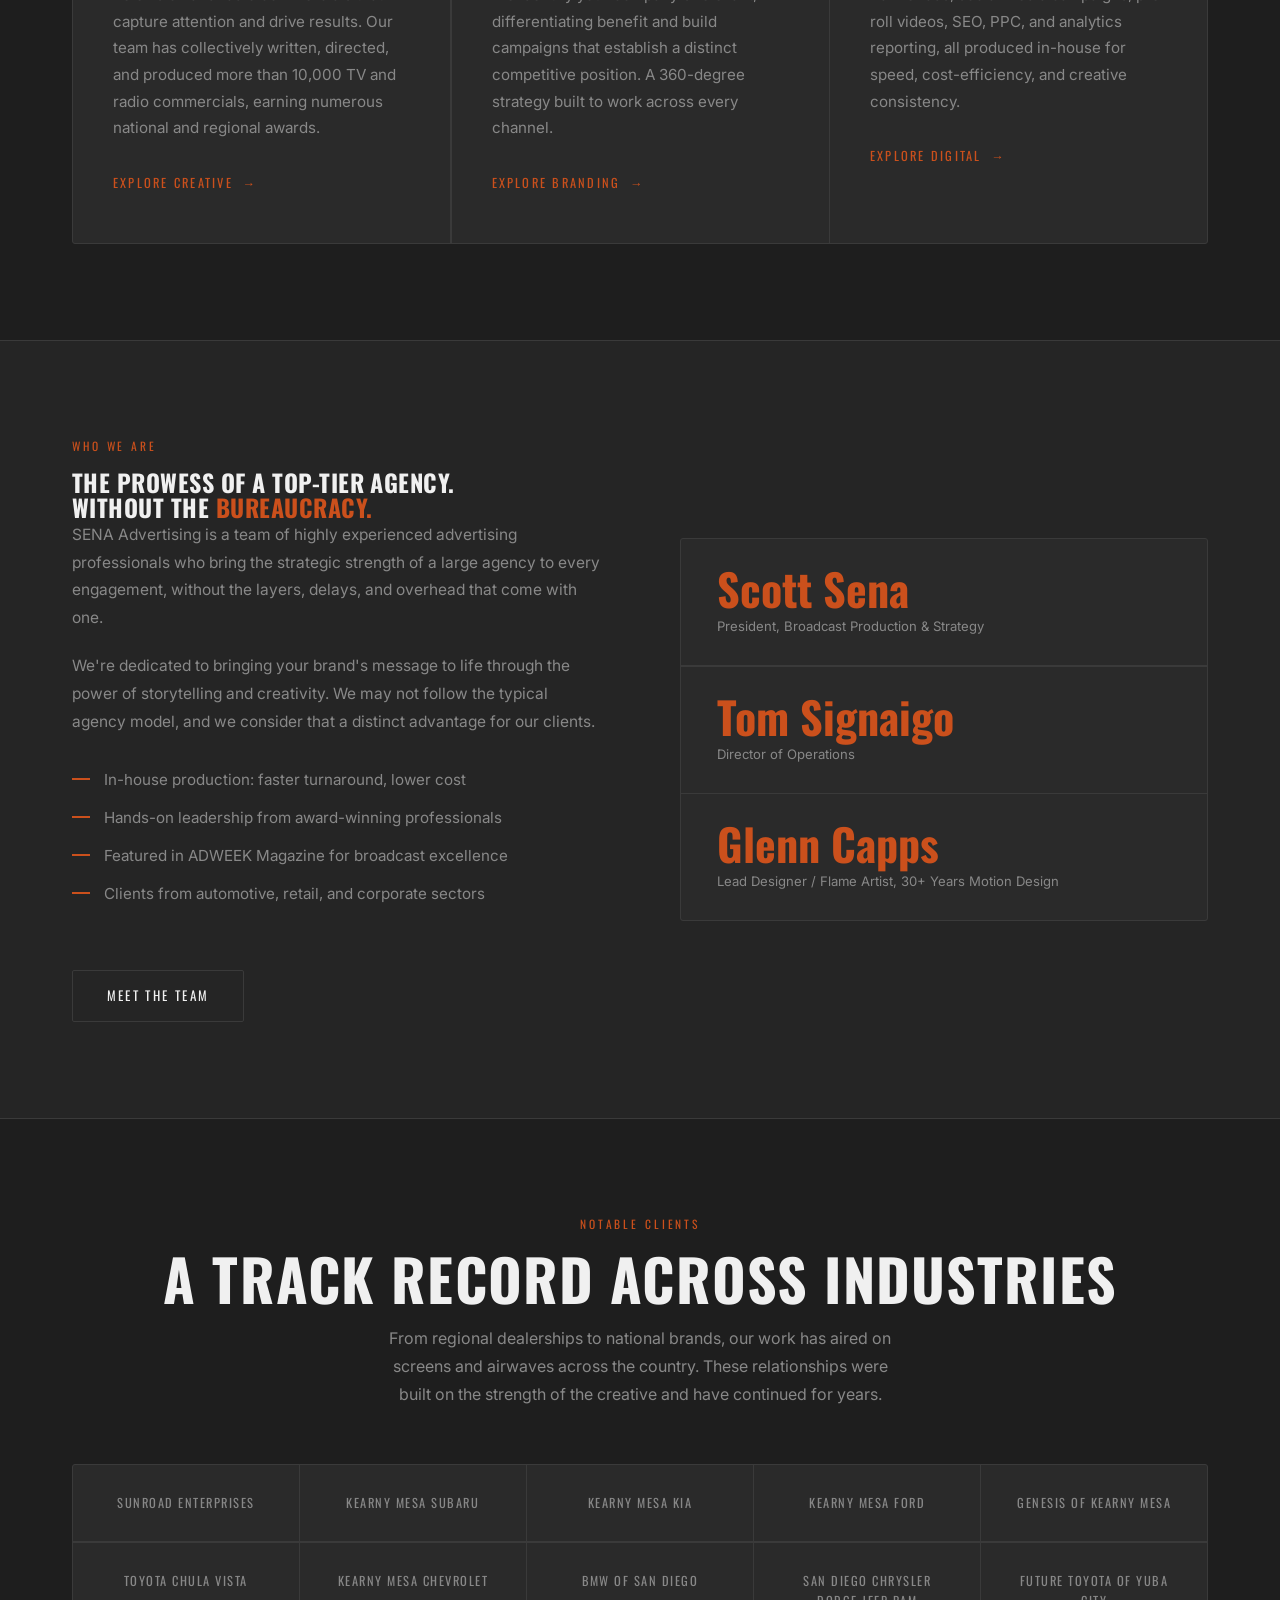
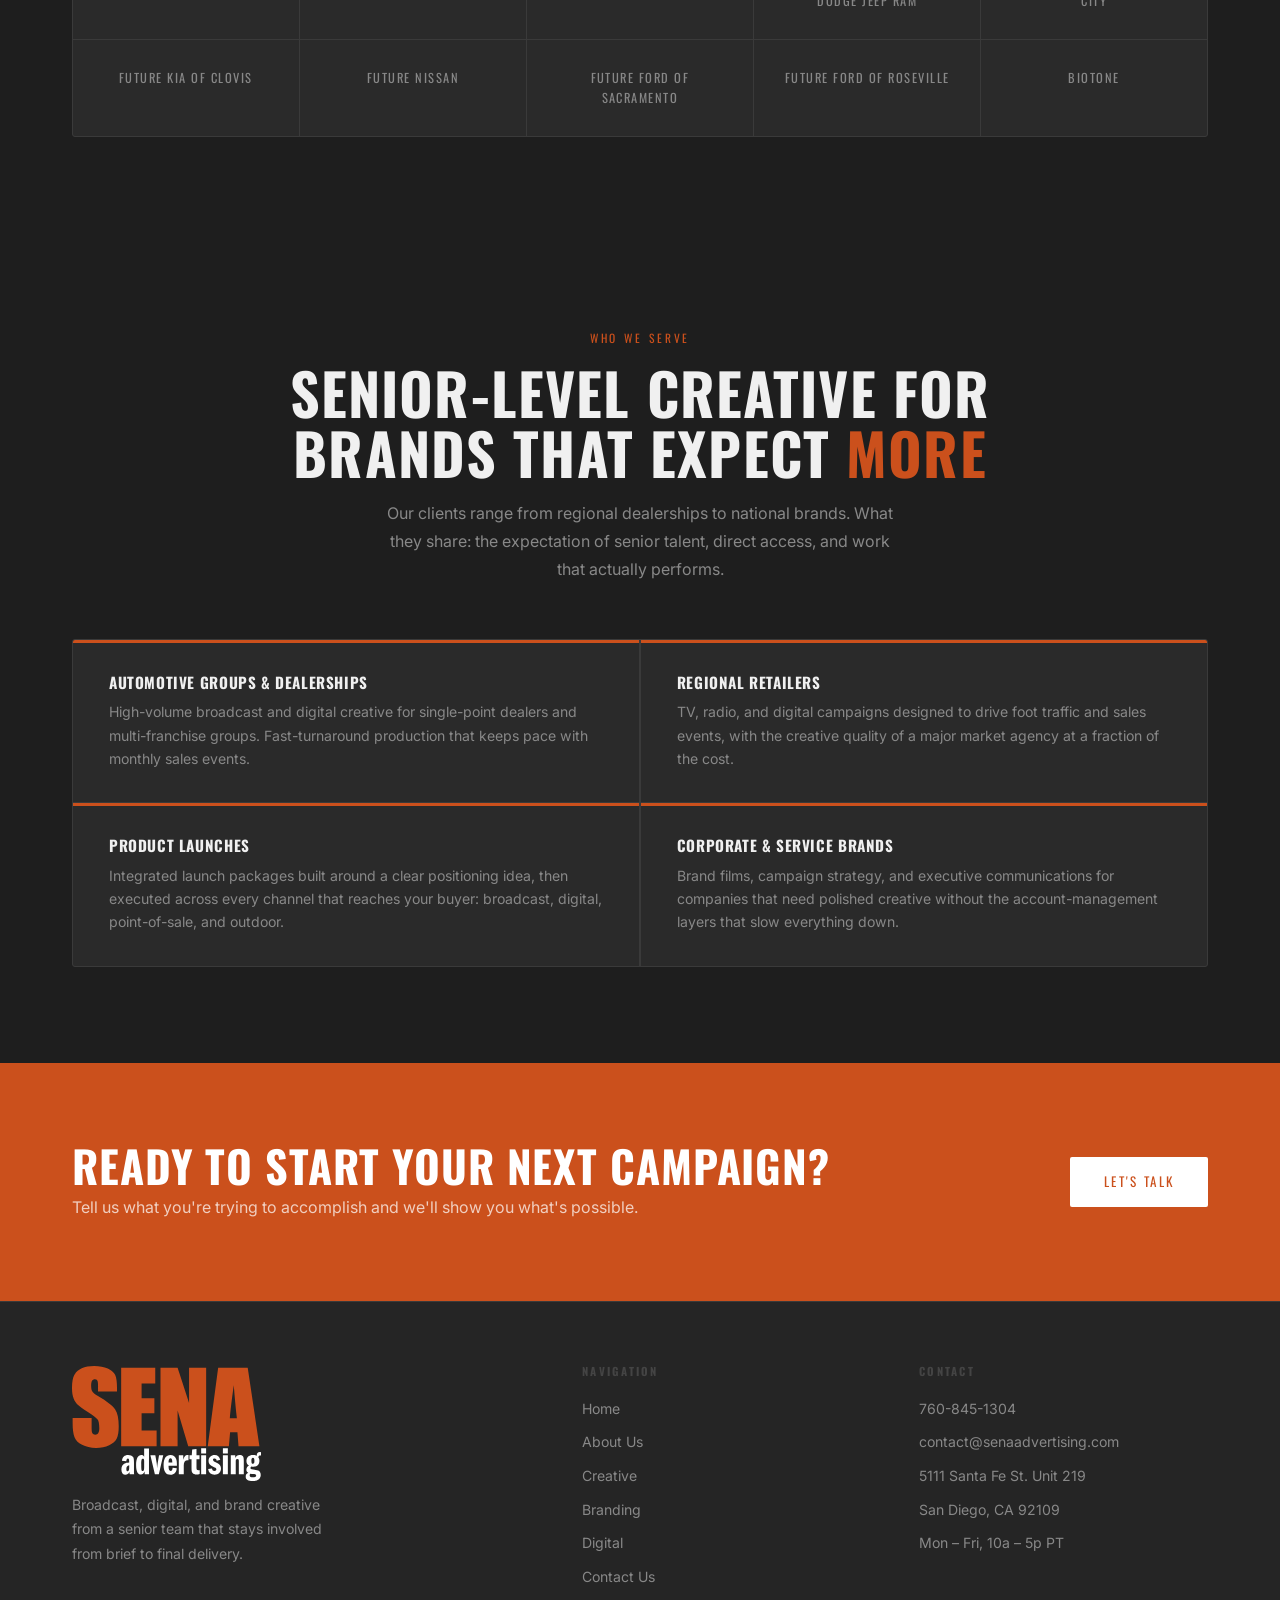
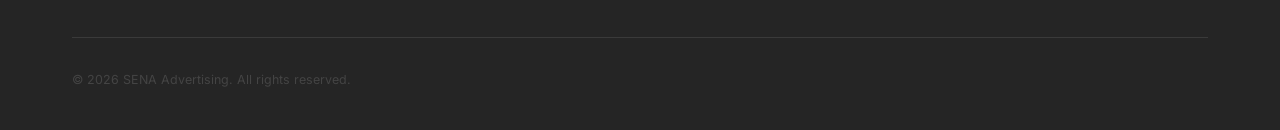
==== commit db76e8c3: "Hero title: 'A New Approach To' on one line at smaller size Co-Authored-By: Claude Sonnet 4.6 <norep" ====
--- a/index.html
+++ b/index.html
@@ -35,7 +35,7 @@
     <div class="hero-content">
       <span class="eyebrow">San Diego, California</span>
       <h1 class="hero-title">
-        A New Approach To<br>
+        <span class="hero-title-intro">A New Approach To</span>
         <span class="accent">Creative</span><br>
         Marketing
       </h1>
--- a/css/styles.css
+++ b/css/styles.css
@@ -228,6 +228,14 @@
   max-width: 15ch;
 }
 .hero-title .accent { color: var(--accent); }
+
+.hero-title-intro {
+  display: block;
+  font-size: clamp(1.2rem, 2.8vw, 2.8rem);
+  line-height: 1.1;
+  margin-bottom: 0.05em;
+  letter-spacing: 0.04em;
+}
 
 .hero-desc {
   font-size: 1.1rem;
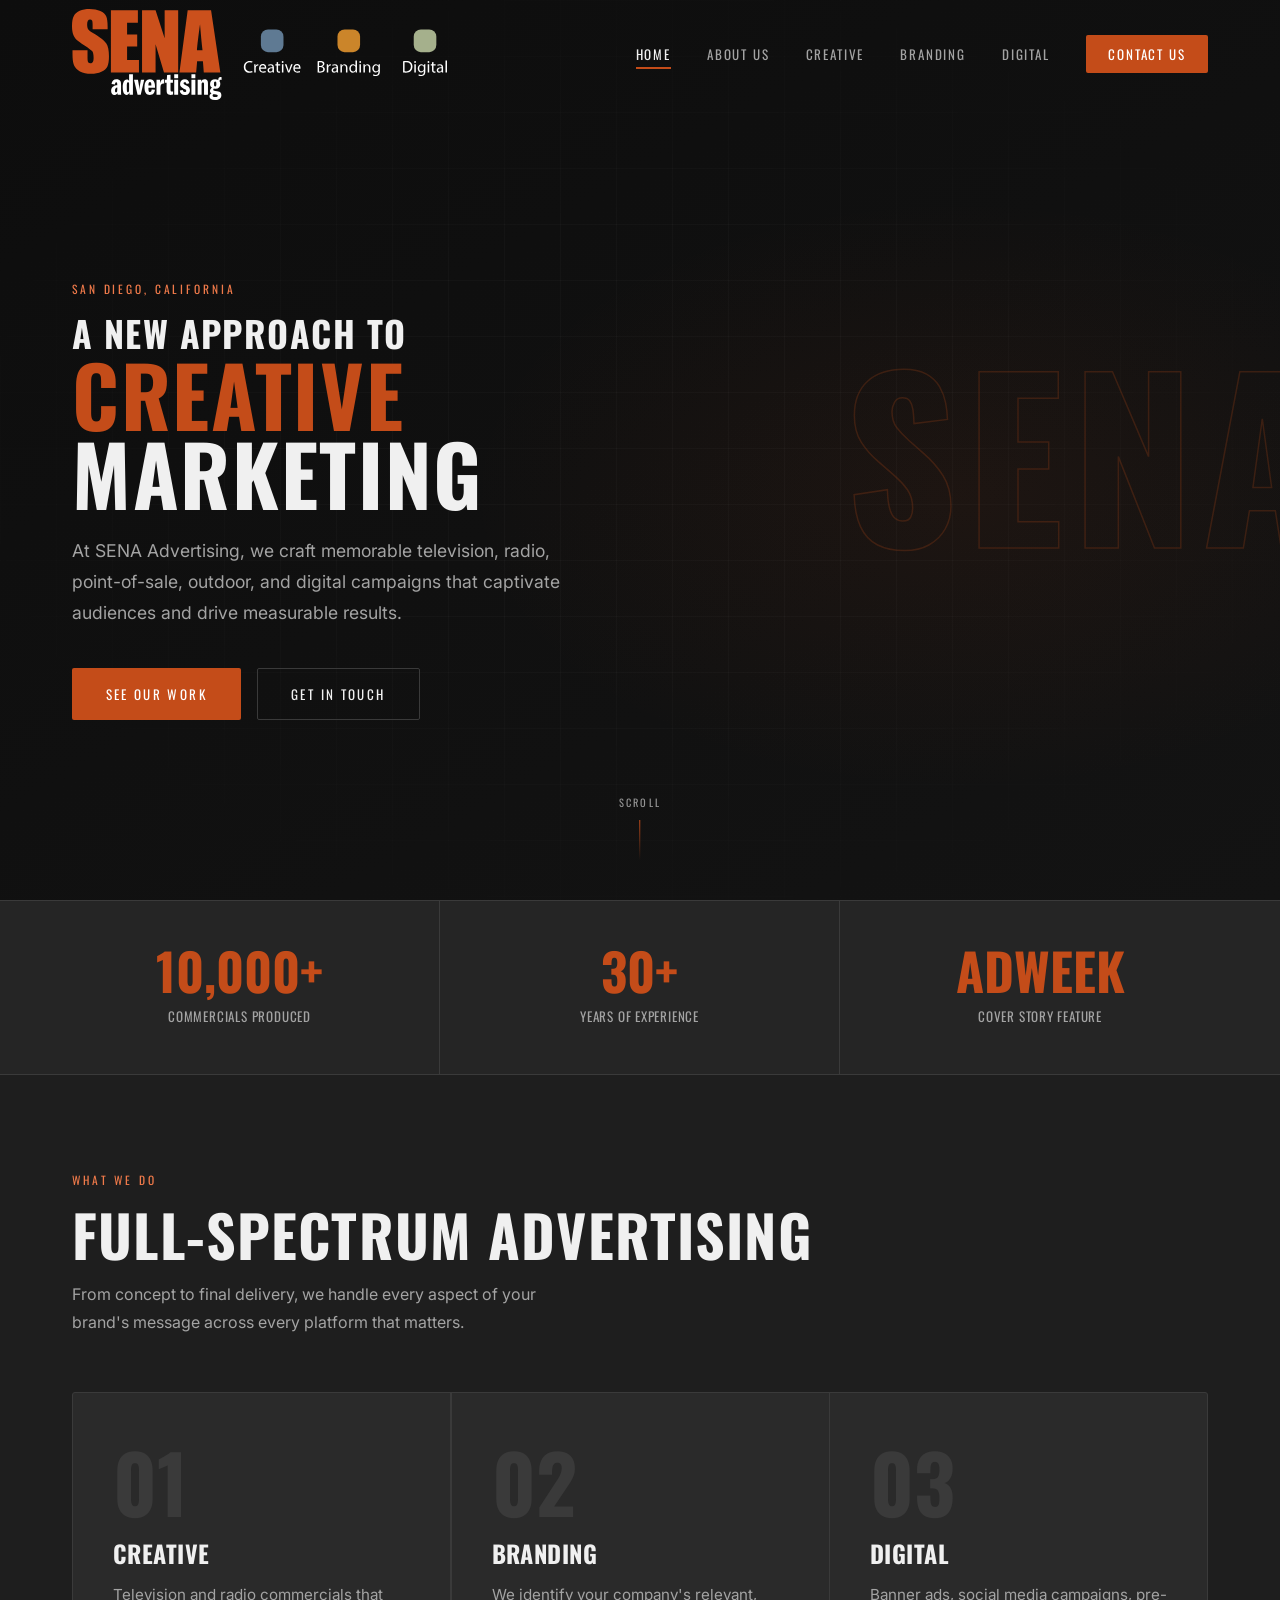
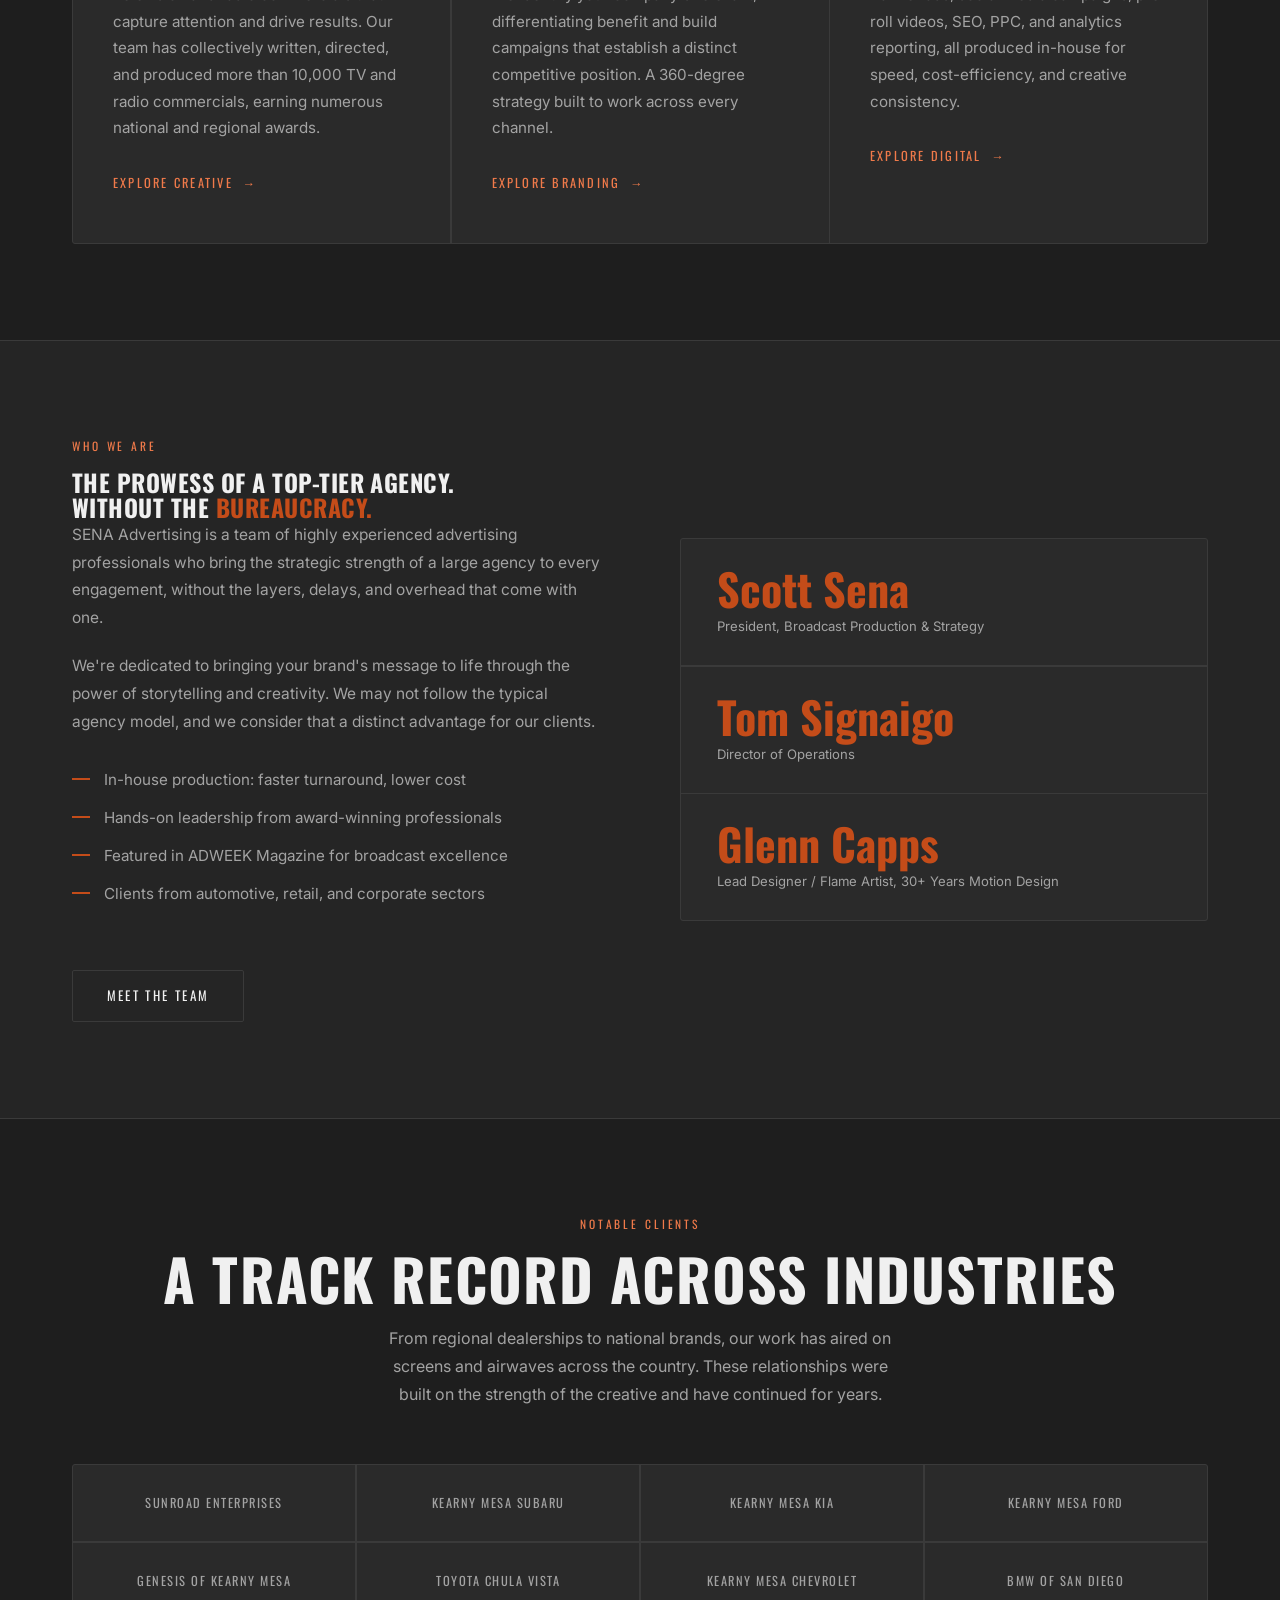
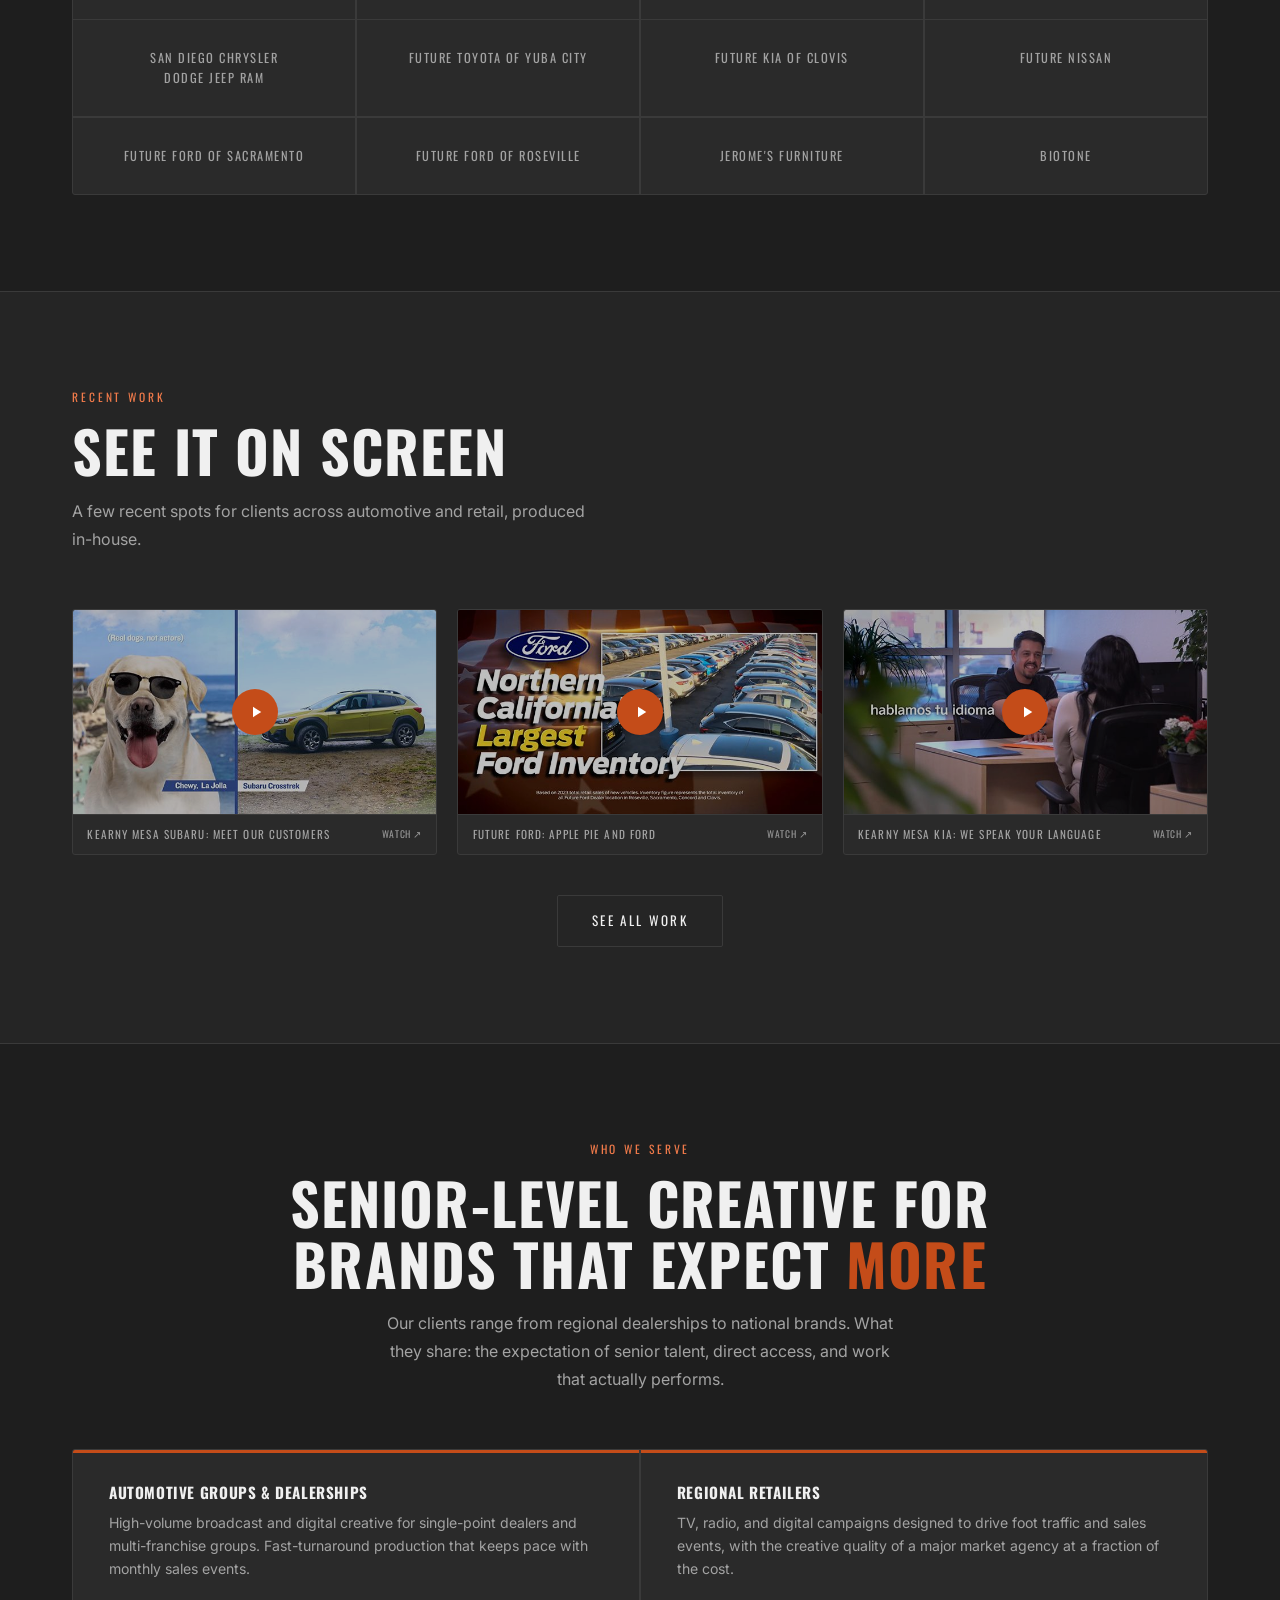
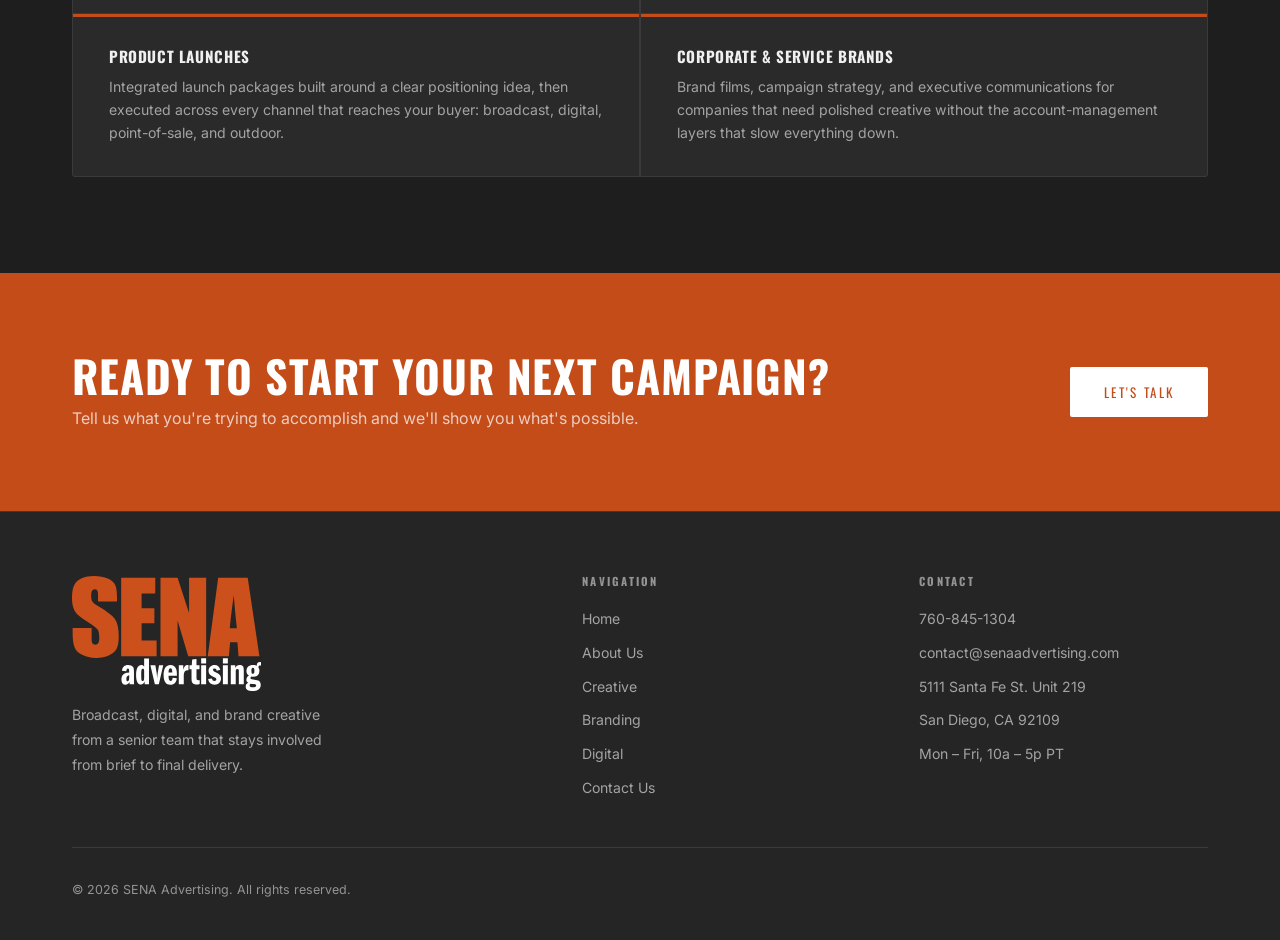
==== commit 9a9bcfdc: "Accessibility, SEO, and content fixes from site review Accessibility - Team bio CTA is now a real <b" ====
--- a/index.html
+++ b/index.html
@@ -5,7 +5,61 @@
   <meta name="viewport" content="width=device-width, initial-scale=1.0">
   <title>SENA Advertising | A New Approach To Creative Marketing</title>
   <meta name="description" content="SENA Advertising is a San Diego advertising agency specializing in TV commercial production, radio, branding, and digital marketing. 10,000+ commercials produced by an award-winning team.">
+  <link rel="canonical" href="https://www.senaadvertising.com/">
+  <meta property="og:type" content="website">
+  <meta property="og:site_name" content="SENA Advertising">
+  <meta property="og:title" content="SENA Advertising | A New Approach To Creative Marketing">
+  <meta property="og:description" content="SENA Advertising is a San Diego advertising agency specializing in TV commercial production, radio, branding, and digital marketing. 10,000+ commercials produced by an award-winning team.">
+  <meta property="og:url" content="https://www.senaadvertising.com/">
+  <meta property="og:image" content="https://www.senaadvertising.com/images/og-image.jpg">
+  <meta property="og:image:width" content="1200">
+  <meta property="og:image:height" content="630">
+  <meta name="twitter:card" content="summary_large_image">
+  <meta name="theme-color" content="#1e1e1e">
+  <link rel="icon" href="favicon.ico" sizes="any">
+  <link rel="icon" href="favicon.svg" type="image/svg+xml">
+  <link rel="apple-touch-icon" href="apple-touch-icon.png">
+  <link rel="preconnect" href="https://fonts.googleapis.com">
+  <link rel="preconnect" href="https://fonts.gstatic.com" crossorigin>
+  <link rel="stylesheet" href="https://fonts.googleapis.com/css2?family=Oswald:wght@400;500;600;700&family=Inter:wght@300;400;500;600&display=swap">
   <link rel="stylesheet" href="css/styles.css">
+  <script>document.documentElement.classList.add('js');</script>
+  <script type="application/ld+json">
+{
+    "@context": "https://schema.org",
+    "@type": "ProfessionalService",
+    "name": "SENA Advertising",
+    "description": "San Diego advertising agency specializing in TV and radio commercial production, branding, and digital marketing.",
+    "url": "https://www.senaadvertising.com/",
+    "logo": "https://www.senaadvertising.com/graphics/Sena_logo.svg",
+    "image": "https://www.senaadvertising.com/images/og-image.jpg",
+    "telephone": "+1-760-845-1304",
+    "email": "contact@senaadvertising.com",
+    "address": {
+      "@type": "PostalAddress",
+      "streetAddress": "5111 Santa Fe St. Unit 219",
+      "addressLocality": "San Diego",
+      "addressRegion": "CA",
+      "postalCode": "92109",
+      "addressCountry": "US"
+    },
+    "openingHoursSpecification": [
+      {
+        "@type": "OpeningHoursSpecification",
+        "dayOfWeek": [
+          "Monday",
+          "Tuesday",
+          "Wednesday",
+          "Thursday",
+          "Friday"
+        ],
+        "opens": "10:00",
+        "closes": "17:00"
+      }
+    ],
+    "areaServed": "San Diego, CA"
+  }
+  </script>
 </head>
 <body>
 
@@ -13,7 +67,7 @@
   <nav class="nav" id="nav">
     <div class="nav-inner">
       <a href="index.html" class="nav-logo"><img src="graphics/Sena_logo.svg" alt="SENA Advertising" class="nav-logo-img"></a>
-      <ul class="nav-links">
+      <ul class="nav-links" id="nav-links">
         <li><a href="index.html">Home</a></li>
         <li><a href="about.html">About Us</a></li>
         <li><a href="creative.html">Creative</a></li>
@@ -21,7 +75,7 @@
         <li><a href="digital.html">Digital</a></li>
         <li><a href="contact.html" class="nav-cta">Contact Us</a></li>
       </ul>
-      <button class="nav-hamburger" id="hamburger" aria-label="Open menu" aria-expanded="false">
+      <button class="nav-hamburger" id="hamburger" aria-label="Open menu" aria-controls="nav-links" aria-expanded="false">
         <span></span><span></span><span></span>
       </button>
     </div>
@@ -66,8 +120,8 @@
         <span class="stat-label">Years of Experience</span>
       </div>
       <div class="stat-item fade-in fade-in-d2">
-        <span class="stat-number">Award</span>
-        <span class="stat-label">Winning Creative Team</span>
+        <span class="stat-number">ADWEEK</span>
+        <span class="stat-label">Cover Story Feature</span>
       </div>
     </div>
   </div>
@@ -181,7 +235,47 @@
         <div class="client-item">Future Nissan</div>
         <div class="client-item">Future Ford of Sacramento</div>
         <div class="client-item">Future Ford of Roseville</div>
+        <div class="client-item">Jerome's Furniture</div>
         <div class="client-item">Biotone</div>
+      </div>
+    </div>
+  </section>
+
+  <!-- Recent Work -->
+  <section class="section-alt">
+    <div class="container">
+      <div class="section-header fade-in">
+        <span class="eyebrow">Recent Work</span>
+        <h2>See It On Screen</h2>
+        <p>A few recent spots for clients across automotive and retail, produced in-house.</p>
+      </div>
+      <div class="video-grid fade-in">
+        <a class="video-item" href="https://f.io/vIOV3wGL" target="_blank" rel="noopener">
+          <div class="video-thumb">
+            <img class="video-thumb-img" src="images/thumbnails/km-subaru-meet-our-customers.jpg" width="640" height="360" loading="lazy" decoding="async" alt="Kearny Mesa Subaru Meet Our Customers">
+            <div class="video-play-btn"><svg viewBox="0 0 24 24" fill="white"><path d="M8 5v14l11-7z"/></svg></div>
+          </div>
+          <div class="video-caption">Kearny Mesa Subaru: Meet Our Customers <span class="video-caption-ext">Watch ↗</span></div>
+        </a>
+
+        <a class="video-item" href="https://f.io/jxE9DkFd" target="_blank" rel="noopener">
+          <div class="video-thumb">
+            <img class="video-thumb-img" src="images/thumbnails/future-ford-apple-pie.jpg" width="640" height="360" loading="lazy" decoding="async" alt="Future Ford Apple Pie and Ford">
+            <div class="video-play-btn"><svg viewBox="0 0 24 24" fill="white"><path d="M8 5v14l11-7z"/></svg></div>
+          </div>
+          <div class="video-caption">Future Ford: Apple Pie and Ford <span class="video-caption-ext">Watch ↗</span></div>
+        </a>
+
+        <a class="video-item" href="https://f.io/G__kg30a" target="_blank" rel="noopener">
+          <div class="video-thumb">
+            <img class="video-thumb-img" src="images/thumbnails/km-kia-we-speak-your-lang.jpg" width="640" height="360" loading="lazy" decoding="async" alt="Kearny Mesa Kia We Speak Your Language">
+            <div class="video-play-btn"><svg viewBox="0 0 24 24" fill="white"><path d="M8 5v14l11-7z"/></svg></div>
+          </div>
+          <div class="video-caption">Kearny Mesa Kia: We Speak Your Language <span class="video-caption-ext">Watch ↗</span></div>
+        </a>
+      </div>
+      <div class="section-more fade-in">
+        <a href="creative.html#video-samples" class="btn btn-outline">See All Work</a>
       </div>
     </div>
   </section>
@@ -195,19 +289,19 @@
         <p>Our clients range from regional dealerships to national brands. What they share: the expectation of senior talent, direct access, and work that actually performs.</p>
       </div>
       <div class="service-items-grid fade-in">
-        <div class="service-item" style="border-left: none; border-top: 3px solid var(--accent);">
+        <div class="service-item service-item--top">
           <h4>Automotive Groups &amp; Dealerships</h4>
           <p>High-volume broadcast and digital creative for single-point dealers and multi-franchise groups. Fast-turnaround production that keeps pace with monthly sales events.</p>
         </div>
-        <div class="service-item" style="border-left: none; border-top: 3px solid var(--accent);">
+        <div class="service-item service-item--top">
           <h4>Regional Retailers</h4>
           <p>TV, radio, and digital campaigns designed to drive foot traffic and sales events, with the creative quality of a major market agency at a fraction of the cost.</p>
         </div>
-        <div class="service-item" style="border-left: none; border-top: 3px solid var(--accent);">
+        <div class="service-item service-item--top">
           <h4>Product Launches</h4>
           <p>Integrated launch packages built around a clear positioning idea, then executed across every channel that reaches your buyer: broadcast, digital, point-of-sale, and outdoor.</p>
         </div>
-        <div class="service-item" style="border-left: none; border-top: 3px solid var(--accent);">
+        <div class="service-item service-item--top">
           <h4>Corporate &amp; Service Brands</h4>
           <p>Brand films, campaign strategy, and executive communications for companies that need polished creative without the account-management layers that slow everything down.</p>
         </div>
--- a/css/styles.css
+++ b/css/styles.css
@@ -1,5 +1,3 @@
-@import url('https://fonts.googleapis.com/css2?family=Oswald:wght@400;500;600;700&family=Inter:wght@300;400;500;600&display=swap');
-
 *, *::before, *::after { box-sizing: border-box; margin: 0; padding: 0; }
 
 :root {
@@ -7,11 +5,13 @@
   --bg-surface: #252525;
   --bg-card: #2a2a2a;
   --bg-card-hover: #313131;
-  --accent: #cb501c;
-  --accent-hover: #e05c20;
+  --accent: #c44c19;          /* fills + large text; white text on it passes AA */
+  --accent-hover: #b04413;    /* fill hover: darker so white text keeps contrast */
+  --accent-text: #f07a4a;     /* small accent text on dark backgrounds (AA on all surfaces) */
+  --accent-text-hover: #f5895c;
   --text: #f0f0f0;
-  --text-muted: #888888;
-  --text-dim: #444444;
+  --text-muted: #a3a3a3;
+  --text-dim: #949494;
   --border: #3a3a3a;
   --max-w: 1200px;
   --nav-h: 100px;
@@ -45,12 +45,37 @@
   font-size: 0.72rem;
   letter-spacing: 0.25em;
   text-transform: uppercase;
-  color: var(--accent);
+  color: var(--accent-text);
   display: block;
   margin-bottom: 0.9rem;
 }
 
+/* ── Focus ── */
+:focus-visible {
+  outline: 2px solid var(--accent-text);
+  outline-offset: 3px;
+}
+.form-group input:focus-visible,
+.form-group textarea:focus-visible,
+.form-group select:focus-visible { outline: none; } /* border + ring handle it */
+
+@media (prefers-reduced-motion: reduce) {
+  html { scroll-behavior: auto; }
+  *, *::before, *::after {
+    animation-duration: 0.01ms !important;
+    animation-iteration-count: 1 !important;
+    transition-duration: 0.01ms !important;
+    transition-delay: 0s !important;
+  }
+}
+
 /* ── Layout ── */
+.section-alt {
+  background: var(--bg-surface);
+  border-top: 1px solid var(--border);
+  border-bottom: 1px solid var(--border);
+}
+
 .container {
   max-width: var(--max-w);
   margin: 0 auto;
@@ -179,7 +204,7 @@
   position: absolute;
   inset: 0;
   background:
-    radial-gradient(ellipse 70% 60% at 75% 55%, rgba(203,80,28,0.07) 0%, transparent 55%),
+    radial-gradient(ellipse 70% 60% at 75% 55%, rgba(196,76,25,0.07) 0%, transparent 55%),
     linear-gradient(150deg, #0d0d0d 0%, #131313 100%);
 }
 
@@ -205,7 +230,7 @@
   letter-spacing: 0.04em;
   text-transform: uppercase;
   color: transparent;
-  -webkit-text-stroke: 1.5px rgba(203, 80, 28, 0.22);
+  -webkit-text-stroke: 1.5px rgba(196, 76, 25, 0.22);
   line-height: 1;
   user-select: none;
   pointer-events: none;
@@ -336,6 +361,10 @@
   border-radius: 2px;
   text-decoration: none;
   white-space: nowrap;
+  max-width: 100%;
+}
+@media (max-width: 480px) {
+  .btn { white-space: normal; text-align: center; }
 }
 
 .btn-primary {
@@ -345,7 +374,7 @@
 .btn-primary:hover {
   background: var(--accent-hover);
   transform: translateY(-2px);
-  box-shadow: 0 8px 24px rgba(203,80,28,0.3);
+  box-shadow: 0 8px 24px rgba(196,76,25,0.3);
 }
 
 .btn-outline {
@@ -443,7 +472,7 @@
   font-size: 0.78rem;
   letter-spacing: 0.18em;
   text-transform: uppercase;
-  color: var(--accent);
+  color: var(--accent-text);
   display: inline-flex;
   align-items: center;
   gap: 0.6rem;
@@ -525,7 +554,7 @@
 /* ── Clients Grid ── */
 .clients-grid {
   display: grid;
-  grid-template-columns: repeat(auto-fill, minmax(200px, 1fr));
+  grid-template-columns: repeat(4, 1fr); /* 16 clients: even rows at 4 and 2 columns */
   gap: 1.5px;
   background: var(--border);
   border: 1px solid var(--border);
@@ -581,14 +610,14 @@
   content: '';
   position: absolute;
   inset: 0;
-  background: radial-gradient(ellipse 50% 100% at 100% 60%, rgba(203,80,28,0.06) 0%, transparent 55%);
+  background: radial-gradient(ellipse 50% 100% at 100% 60%, rgba(196,76,25,0.06) 0%, transparent 55%);
 }
 .page-hero .container { position: relative; }
 .page-hero-label {
   font-family: 'Oswald', sans-serif;
   font-size: 0.72rem;
   letter-spacing: 0.25em;
-  color: var(--accent);
+  color: var(--accent-text);
   text-transform: uppercase;
   margin-bottom: 0.9rem;
   display: block;
@@ -638,7 +667,7 @@
   font-size: 0.72rem;
   letter-spacing: 0.18em;
   text-transform: uppercase;
-  color: var(--accent);
+  color: var(--accent-text);
   margin-bottom: 1.25rem;
 }
 
@@ -651,7 +680,7 @@
 /* ── Content Sections ── */
 .content-block {
   display: grid;
-  grid-template-columns: 1fr 1fr;
+  grid-template-columns: minmax(0, 1fr) minmax(0, 1fr);
   gap: 4rem;
   align-items: start;
 }
@@ -706,11 +735,11 @@
   font-size: 0.7rem;
   letter-spacing: 0.18em;
   text-transform: uppercase;
-  color: var(--accent);
+  color: var(--accent-text);
   margin-top: 0.5rem;
   transition: color 0.2s;
 }
-.service-item:hover .service-item-cta { color: var(--accent-hover); }
+.service-item:hover .service-item-cta { color: var(--accent-text-hover); }
 
 /* ── Channel Tags ── */
 .channel-tags {
@@ -731,7 +760,7 @@
   transition: all 0.2s;
   cursor: default;
 }
-.channel-tag:hover { border-color: var(--accent); color: var(--accent); }
+.channel-tag:hover { border-color: var(--accent); color: var(--accent-text); }
 
 /* ── Contact Page ── */
 .contact-grid {
@@ -747,7 +776,7 @@
   font-size: 0.68rem;
   letter-spacing: 0.2em;
   text-transform: uppercase;
-  color: var(--accent);
+  color: var(--accent-text);
   margin-bottom: 0.4rem;
 }
 .contact-detail-value {
@@ -756,7 +785,7 @@
   line-height: 1.55;
 }
 .contact-detail-value a { transition: color 0.2s; }
-.contact-detail-value a:hover { color: var(--accent); }
+.contact-detail-value a:hover { color: var(--accent-text); }
 
 /* ── Form ── */
 .form { display: flex; flex-direction: column; gap: 1.25rem; }
@@ -794,10 +823,50 @@
 .form-group input:focus,
 .form-group textarea:focus {
   border-color: var(--accent);
-  box-shadow: 0 0 0 3px rgba(203,80,28,0.1);
+  box-shadow: 0 0 0 3px rgba(196,76,25,0.35);
 }
 
 .form-group textarea { min-height: 160px; resize: vertical; }
+
+.form-group select {
+  background: var(--bg-card);
+  border: 1px solid var(--border);
+  color: var(--text);
+  padding: 0.75rem 2.5rem 0.75rem 1rem;
+  font-size: 0.95rem;
+  font-family: 'Inter', sans-serif;
+  border-radius: 2px;
+  width: 100%;
+  appearance: none;
+  -webkit-appearance: none;
+  background-image: url("data:image/svg+xml,%3Csvg xmlns='http://www.w3.org/2000/svg' width='12' height='8' viewBox='0 0 12 8'%3E%3Cpath d='M1 1l5 5 5-5' stroke='%23888888' stroke-width='1.5' fill='none' stroke-linecap='round'/%3E%3C/svg%3E");
+  background-repeat: no-repeat;
+  background-position: right 1rem center;
+  cursor: pointer;
+}
+.form-group select:focus {
+  border-color: var(--accent);
+  box-shadow: 0 0 0 3px rgba(196,76,25,0.35);
+  outline: none;
+}
+.form-group select option { background: var(--bg-card); color: var(--text); }
+
+.submit-button {
+  font-family: 'Oswald', sans-serif;
+  font-size: 0.82rem;
+  letter-spacing: 0.18em;
+  text-transform: uppercase;
+  padding: 0.85rem 2.5rem;
+  background: var(--accent);
+  color: #fff;
+  border: none;
+  border-radius: 2px;
+  cursor: pointer;
+  transition: background 0.2s;
+  align-self: flex-start;
+}
+.submit-button:hover { background: var(--accent-hover); }
+.submit-button:disabled { opacity: 0.65; cursor: not-allowed; }
 
 /* ── Footer ── */
 .footer {
@@ -861,15 +930,18 @@
 .footer-copy { font-size: 0.78rem; color: var(--text-dim); }
 
 /* ── Animations ── */
-.fade-in {
+.js .fade-in {
   opacity: 0;
   transform: translateY(20px);
   transition: opacity 0.65s ease, transform 0.65s ease;
 }
-.fade-in.visible { opacity: 1; transform: none; }
+.js .fade-in.visible { opacity: 1; transform: none; }
 .fade-in-d1 { transition-delay: 0.1s; }
 .fade-in-d2 { transition-delay: 0.2s; }
 .fade-in-d3 { transition-delay: 0.3s; }
+@media (prefers-reduced-motion: reduce) {
+  .js .fade-in { opacity: 1; transform: none; }
+}
 
 /* ── Video Grid ── */
 .video-grid {
@@ -916,7 +988,7 @@
   content: '';
   position: absolute;
   inset: 0;
-  background: radial-gradient(ellipse at center, rgba(203,80,28,0.08) 0%, transparent 70%);
+  background: radial-gradient(ellipse at center, rgba(196,76,25,0.08) 0%, transparent 70%);
   transition: opacity 0.3s;
 }
 .video-item:hover .video-thumb::before { opacity: 2; }
@@ -936,7 +1008,7 @@
 .video-item:hover .video-play-btn {
   transform: scale(1.12);
   background: var(--accent-hover);
-  box-shadow: 0 0 24px rgba(203,80,28,0.45);
+  box-shadow: 0 0 24px rgba(196,76,25,0.45);
 }
 
 .video-play-btn svg {
@@ -1005,7 +1077,7 @@
   font-size: 0.72rem;
   letter-spacing: 0.2em;
   text-transform: uppercase;
-  color: var(--accent);
+  color: var(--accent-text);
 }
 
 .project-imgs {
@@ -1097,7 +1169,7 @@
   font-size: 0.72rem;
   letter-spacing: 0.2em;
   text-transform: uppercase;
-  color: var(--accent);
+  color: var(--accent-text);
 }
 
 .radio-audio {
@@ -1180,7 +1252,7 @@
   font-size: 0.72rem;
   letter-spacing: 0.2em;
   text-transform: uppercase;
-  color: var(--accent);
+  color: var(--accent-text);
 }
 .bio-modal-body p {
   color: var(--text-muted);
@@ -1192,16 +1264,21 @@
 
 .team-card { cursor: pointer; }
 .team-card-cta {
+  background: none;
+  border: none;
+  padding: 0;
+  cursor: pointer;
+  text-align: left;
   font-family: 'Oswald', sans-serif;
   font-size: 0.7rem;
   letter-spacing: 0.18em;
   text-transform: uppercase;
-  color: var(--accent);
+  color: var(--accent-text);
   margin-top: 1.25rem;
   display: block;
   transition: color 0.2s;
 }
-.team-card:hover .team-card-cta { color: var(--accent-hover); }
+.team-card:hover .team-card-cta { color: var(--accent-text-hover); }
 
 @media (max-width: 600px) {
   .bio-modal { padding: 2rem 1rem; }
@@ -1260,7 +1337,7 @@
   .services-grid,
   .team-grid { grid-template-columns: 1fr 1fr; }
   .about-grid,
-  .content-block { grid-template-columns: 1fr; gap: 3rem; }
+  .content-block { grid-template-columns: minmax(0, 1fr); gap: 3rem; }
   .content-block.reverse { direction: ltr; }
   .contact-grid { grid-template-columns: 1fr; gap: 3rem; }
   .footer-top { grid-template-columns: 1fr 1fr; }
@@ -1304,3 +1381,29 @@
   .footer-top { grid-template-columns: 1fr; gap: 2rem; }
   .hero-ghost { display: none; }
 }
+
+/* Home "Who We Serve" cards: accent rule on top instead of left */
+.service-item--top { border-left: none; border-top: 3px solid var(--accent); }
+
+.contact-heading { font-size: clamp(1.6rem, 3vw, 2.25rem); margin-bottom: 1.25rem; }
+.contact-intro { font-size: 0.9rem; color: var(--text-muted); line-height: 1.7; margin-bottom: 2.5rem; }
+
+/* ── Thank-you page ── */
+.thanks {
+  min-height: 70vh;
+  display: flex;
+  align-items: center;
+  padding-top: calc(var(--nav-h) + 4rem);
+  text-align: center;
+}
+.thanks h1 { font-size: clamp(2.5rem, 6vw, 4.5rem); margin-bottom: 1.25rem; }
+.thanks .subtitle { max-width: 560px; margin: 0 auto 1rem; color: var(--text-muted); font-size: 1.05rem; line-height: 1.7; }
+.thanks-alt { color: var(--text-muted); font-size: 0.95rem; margin-bottom: 2.5rem; }
+.thanks-alt a { color: var(--accent-text); }
+.thanks .hero-actions { justify-content: center; }
+
+@media (max-width: 768px) {
+  .clients-grid { grid-template-columns: repeat(2, 1fr); }
+}
+
+.section-more { margin-top: 2.5rem; text-align: center; }
